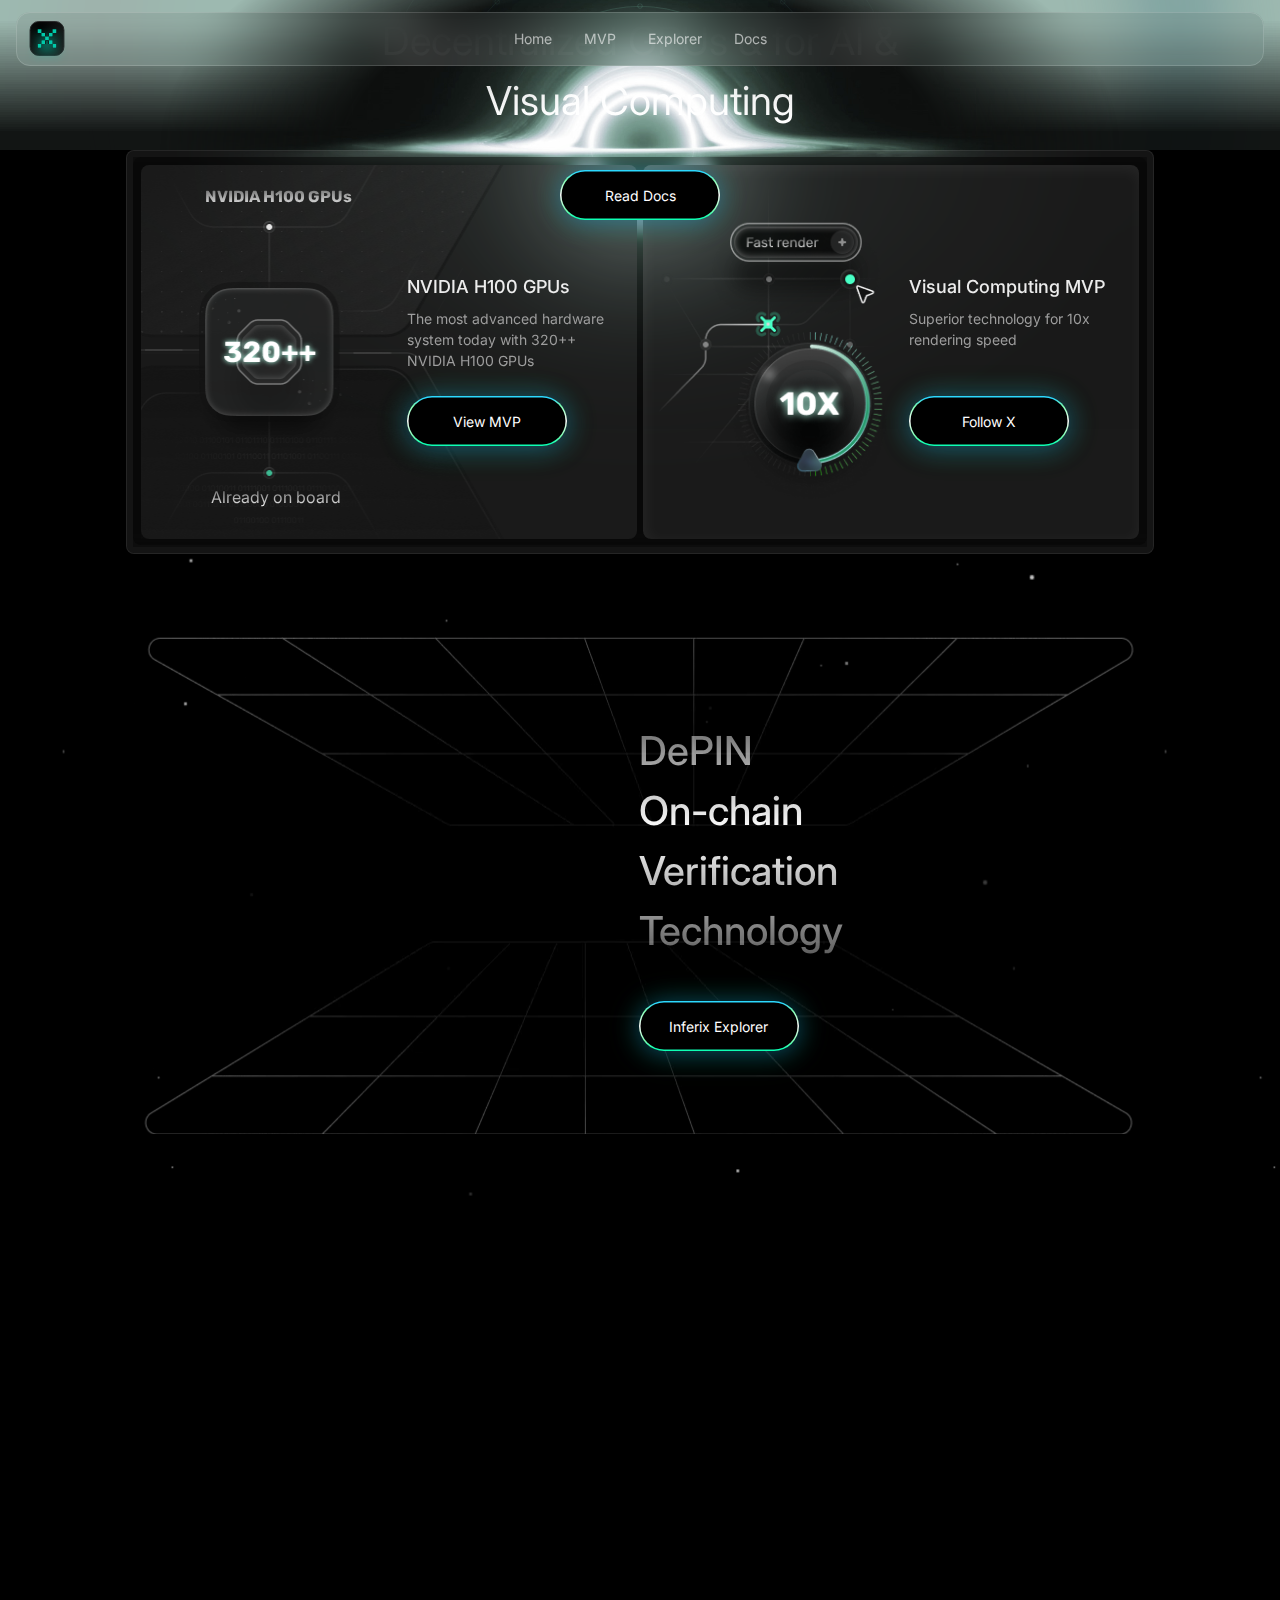
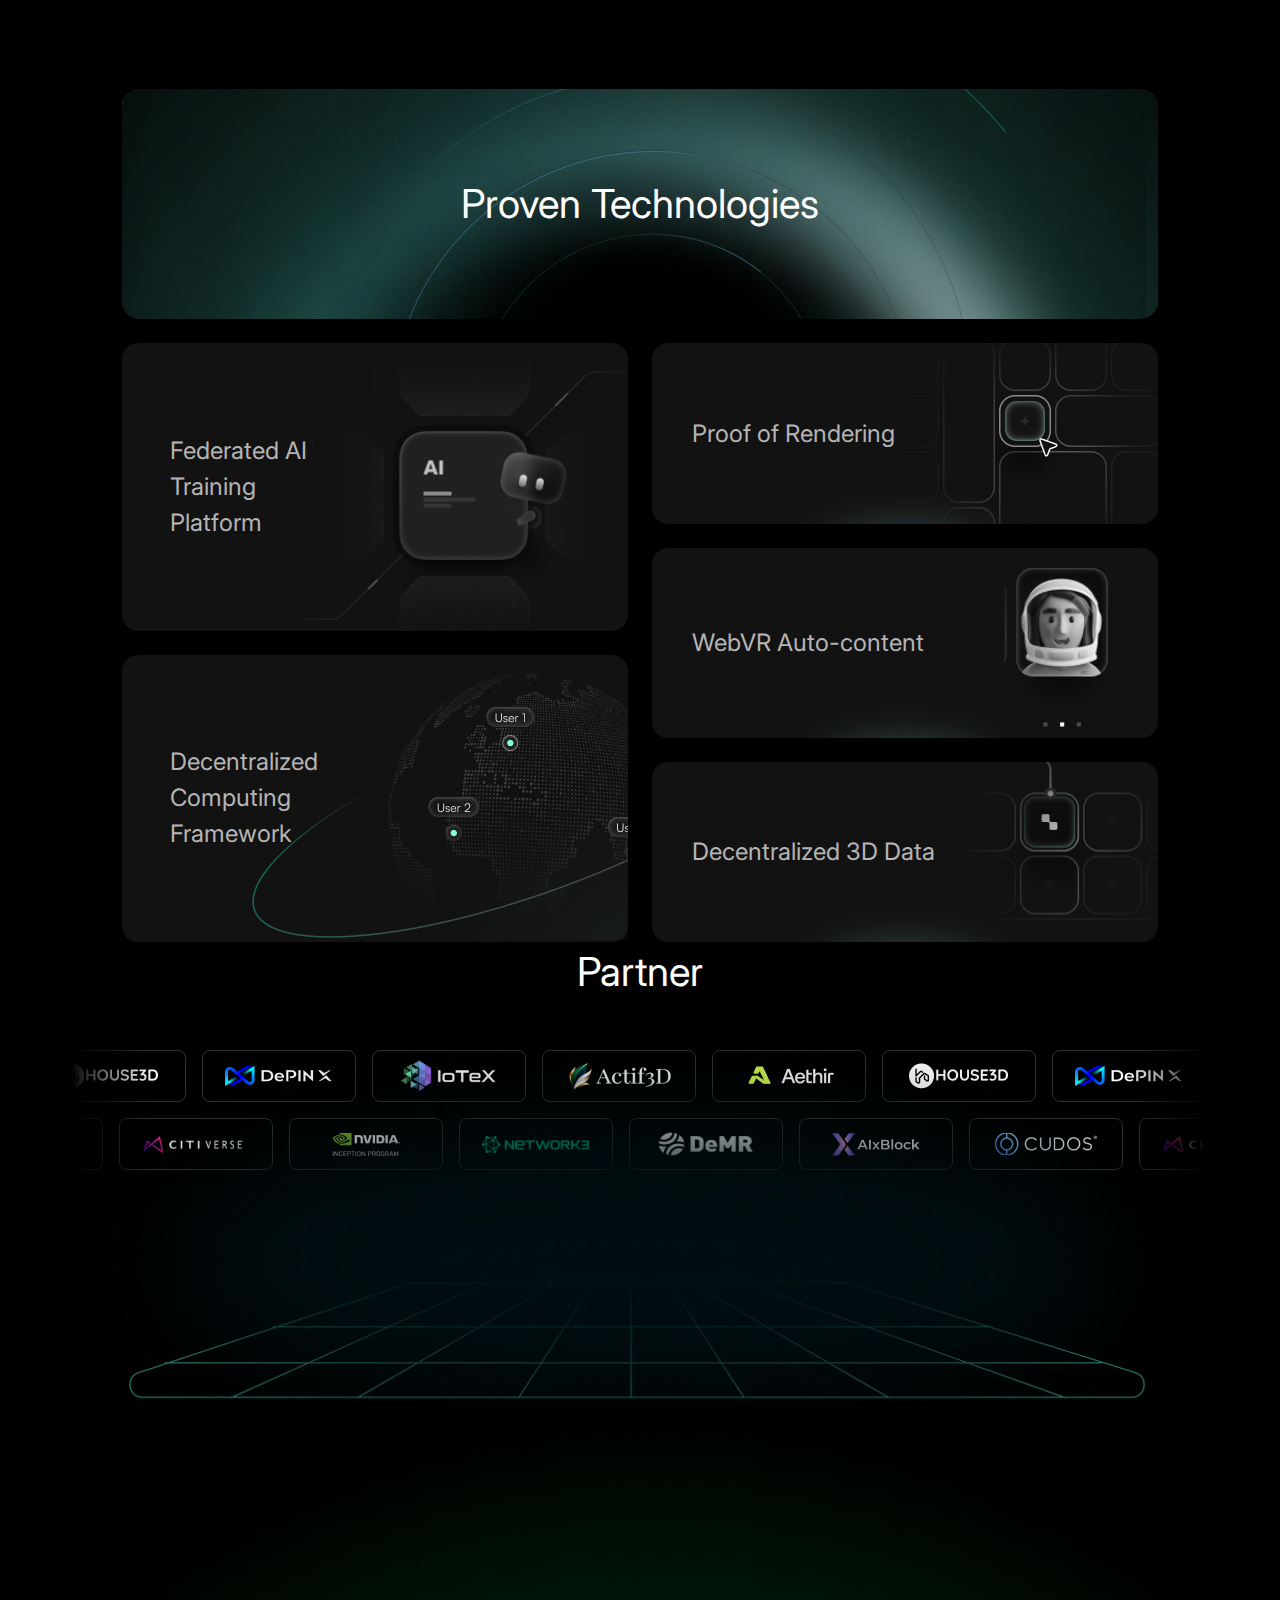
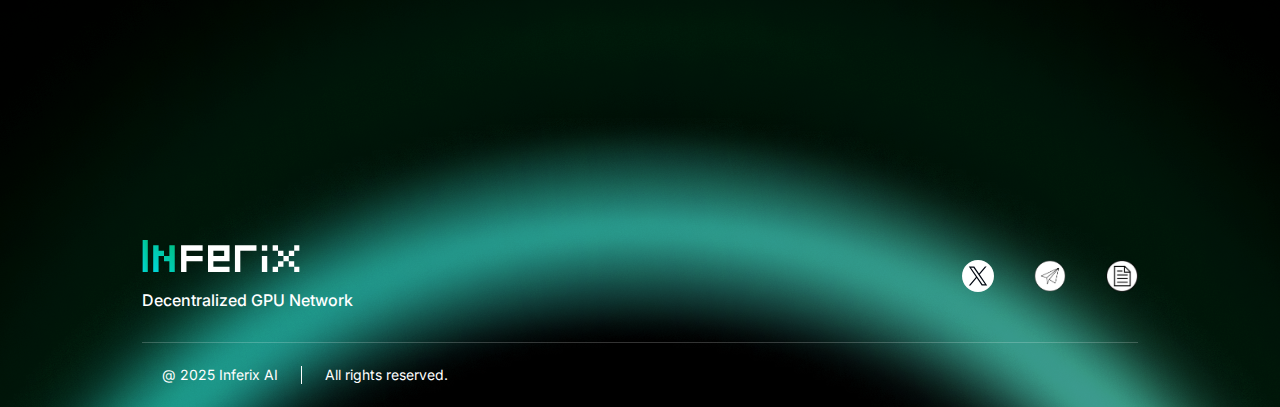
==== index.html @ f322a101 "initial commit" ====
<!DOCTYPE html>
<html lang="en">
  <head>
    <meta charset="utf-8" />
    <meta name="viewport" content="width=device-width, initial-scale=1" />
    <link
      rel="preload"
      href="/_next/static/media/4473ecc91f70f139-s.p.woff"
      as="font"
      crossorigin=""
      type="font/woff"
    />
    <link
      rel="preload"
      href="/_next/static/media/463dafcda517f24f-s.p.woff"
      as="font"
      crossorigin=""
      type="font/woff"
    />
    <link rel="preload" as="image" href="/assets/icons/logo.svg" />
    <link rel="preload" as="image" href="/assets/images/filter_bg.svg" />
    <link rel="preload" as="image" href="/assets/images/bright_pants.svg" />
    <link rel="preload" as="image" href="/assets/images/galaxy.svg" />
    <link
      rel="preload"
      as="image"
      imagesrcset="/_next/image?url=%2Fassets%2Fimages%2Fbg_gradient.png&amp;w=16&amp;q=75 1x"
    />
    <link
      rel="preload"
      as="image"
      href="/assets/images/GPUsCard_bg_mobile.png"
    />
    <link rel="preload" as="image" href="/assets/images/GPUsCard.png" />
    <link
      rel="preload"
      as="image"
      href="/assets/images/downloadCard_bg_mobile.png"
    />
    <link rel="preload" as="image" href="/assets/images/downloadCard_bg.png" />
    <link rel="preload" as="image" href="/assets/images/tech_1.png" />
    <link
      rel="stylesheet"
      href="/_next/static/css/e141ca44bfd3d0b9.css"
      data-precedence="next"
    />
    <link
      rel="stylesheet"
      href="/_next/static/css/f2e78a6e1fa9f016.css"
      data-precedence="next"
    />
    <link
      rel="stylesheet"
      href="/_next/static/css/c9e3721f64435daa.css"
      data-precedence="next"
    />
    <link
      rel="stylesheet"
      href="/_next/static/css/d894a4589f9bbf06.css"
      data-precedence="next"
    />
    <link
      rel="preload"
      as="script"
      fetchPriority="low"
      href="/_next/static/chunks/webpack-930007e632ee3aca.js"
    />
    <script
      src="/_next/static/chunks/4bd1b696-4bb19a0069310ff9.js"
      async=""
    ></script>
    <script
      src="/_next/static/chunks/517-df8bd54a377ac2f6.js"
      async=""
    ></script>
    <script
      src="/_next/static/chunks/main-app-a7031ed1fe6ebaad.js"
      async=""
    ></script>
    <script
      src="/_next/static/chunks/app/layout-d80f41e23a6b17ad.js"
      async=""
    ></script>
    <script
      src="/_next/static/chunks/c36f3faa-5a45f375024b853e.js"
      async=""
    ></script>
    <script
      src="/_next/static/chunks/433-5a5b967de44a4949.js"
      async=""
    ></script>
    <script
      src="/_next/static/chunks/816-dbb0acbe4b91ad2d.js"
      async=""
    ></script>
    <script
      src="/_next/static/chunks/208-517cd8fff64989b3.js"
      async=""
    ></script>
    <script
      src="/_next/static/chunks/app/page-695bc793d050a8af.js"
      async=""
    ></script>
    <link rel="preload" as="image" href="/assets/images/tech_1_mobile.png" />
    <link rel="preload" as="image" href="/assets/images/tech_2.png" />
    <link rel="preload" as="image" href="/assets/images/tech_2_mobile.png" />
    <link rel="preload" as="image" href="/assets/images/tech_3.png" />
    <link rel="preload" as="image" href="/assets/images/tech_bottom.svg" />
    <link rel="preload" as="image" href="/assets/images/tech_4.png" />
    <link rel="preload" as="image" href="/assets/images/tech_5.png" />
    <link rel="preload" as="image" href="/assets/icons/house3d.png" />
    <link rel="preload" as="image" href="/assets/icons/depinx.png" />
    <link rel="preload" as="image" href="/assets/icons/image 3412.png" />
    <link rel="preload" as="image" href="/assets/icons/actif3d.png" />
    <link rel="preload" as="image" href="/assets/icons/aethir.png" />
    <link rel="preload" as="image" href="/assets/icons/citiverse.png" />
    <link
      rel="preload"
      as="image"
      href="/assets/icons/AgEye_nvidia_inception_logo_new-300x162.png"
    />
    <link rel="preload" as="image" href="/assets/icons/network3.png" />
    <link rel="preload" as="image" href="/assets/icons/demr.png" />
    <link rel="preload" as="image" href="/assets/icons/AIxBlock.png" />
    <link rel="preload" as="image" href="/assets/icons/cudos.png" />
    <link
      rel="preload"
      href="https://www.googletagmanager.com/gtag/js?id=G-GM9VW7N120"
      as="script"
    />
    <meta name="next-size-adjust" />
    <title>Inferix</title>
    <meta
      name="description"
      content="Decentralized GPU infrastructure for Visual Computing and AI"
    />
    <meta property="og:title" content="Inferix" />
    <meta
      property="og:description"
      content="Decentralized GPU infrastructure for Visual Computing and AI"
    />
    <meta
      property="og:image"
      content="https://inferix.io/assets/images/inferix_thumb.jpg"
    />
    <meta property="og:image:width" content="1200" />
    <meta property="og:image:height" content="630" />
    <meta property="og:image:alt" content="Inferix Thumbnail" />
    <meta name="twitter:card" content="summary_large_image" />
    <meta name="twitter:title" content="Inferix" />
    <meta
      name="twitter:description"
      content="Decentralized GPU infrastructure for Visual Computing and AI"
    />
    <meta
      name="twitter:image"
      content="https://inferix.io/assets/images/inferix_thumb.jpg"
    />
    <meta name="twitter:image:width" content="1200" />
    <meta name="twitter:image:height" content="630" />
    <meta name="twitter:image:alt" content="Inferix Thumbnail" />
    <link rel="icon" href="/favicon.ico" type="image/x-icon" sizes="24x24" />
    <script
      src="/_next/static/chunks/polyfills-42372ed130431b0a.js"
      nomodule=""
    ></script>
  </head>
  <body class="__variable_1e4310 __variable_c3aa02 antialiased">
    <div
      class="fixed w-full top-2 sm:top-3 z-40 max-w-full"
      style="font-family: Inter, sans-serif"
    >
      <div
        class="w-[calc(100%-32px)] flex flex-col gap-8 justify-center items-center rounded-[14px] border border-white/15 backdrop-blur-[41px] m-auto transition-all duration-500"
        style="height: 54px"
      >
        <img
          alt="logo"
          width="44"
          height="44"
          decoding="async"
          data-nimg="1"
          class="absolute cursor-pointer transition-all duration-500 top-2 left-2"
          style="color: transparent"
          src="/assets/icons/logo.svg"
        /><button class="absolute transition-all duration-500 top-2 right-2">
          <svg
            width="38"
            height="38"
            viewBox="0 0 38 38"
            fill="none"
            xmlns="http://www.w3.org/2000/svg"
          >
            <rect
              x="0.5"
              y="0.5"
              width="37"
              height="37"
              rx="9.5"
              fill="black"
            ></rect>
            <rect
              x="0.5"
              y="0.5"
              width="37"
              height="37"
              rx="9.5"
              fill="url(#paint0_radial_3389_22526)"
              fill-opacity="0.13"
            ></rect>
            <rect
              x="0.5"
              y="0.5"
              width="37"
              height="37"
              rx="9.5"
              stroke="#272728"
            ></rect>
            <rect x="11" y="12" width="16" height="2" fill="#D9D9D9"></rect>
            <rect x="11" y="18" width="16" height="2" fill="#D9D9D9"></rect>
            <rect x="11" y="24" width="16" height="2" fill="#D9D9D9"></rect>
            <defs>
              <radialGradient
                id="paint0_radial_3389_22526"
                cx="0"
                cy="0"
                r="1"
                gradientUnits="userSpaceOnUse"
                gradientTransform="translate(12 8) rotate(53.1301) scale(37.5)"
              >
                <stop stop-color="white" stop-opacity="0"></stop>
                <stop offset="1" stop-color="white"></stop>
              </radialGradient>
            </defs>
          </svg>
        </button>
      </div>
    </div>
    <section
      class="relative w-full max-h-screen"
      style="height: auto; font-family: Inter, sans-serif"
    >
      <div
        class="relative w-full h-full flex justify-center items-center overflow-x-hidden"
      >
        <video
          class="w-full h-auto max-h-screen object-cover min-w-[1024px] z-10 relative"
          playsinline=""
          autoplay=""
          muted=""
          loop=""
          preload="auto"
          crossorigin="anonymous"
        >
          <source src="/assets/videos/output_h264.mp4" type="video/mp4" />
        </video>
      </div>
      <div
        class="absolute w-full flex flex-col top-1/2 left-1/2 transform -translate-x-1/2 -translate-y-1/2 z-30 items-center"
      >
        <div
          style="
            background: rgba(0, 0, 0, 0.4);
            border: 1px solid rgba(255, 255, 255, 0.15);
          "
          class="flex mx-auto items-center justify-center rounded-[50px] px-4 py-2 shadow-lg max-w-max"
        >
          <div
            class="flex items-center justify-center bg-[#55FFEB] text-[10px] text-black font-bold rounded-full h-[18px] w-[34px] mr-3"
          >
            NEW
          </div>
          <span class="text-white font-medium"
            ><a
              href="https://provider.inferix.io/"
              target="blank"
              class="underline text-[14px]"
              >Testnet is live!
            </a></span
          >
        </div>
        <span
          style="
            background-image: linear-gradient(
              to bottom,
              rgba(255, 255, 255, 0.7) 12.62%,
              #fff 90.65%
            );
            background-clip: text;
            -webkit-background-clip: text;
          "
          class="font-normal hidden sm:flex text-center my-[39px] text-transparent text-[32px] sm:text-[40px] text-center max-w-[557px]"
          >Decentralized GPUs &amp; for AI &amp; Visual Computing</span
        ><span
          style="
            background-image: linear-gradient(
              to bottom,
              rgba(255, 255, 255, 0.7) 12.62%,
              #fff 90.65%
            );
            background-clip: text;
            -webkit-background-clip: text;
          "
          class="font-normal block sm:hidden text-center my-[39px] text-transparent text-[32px] sm:text-[40px] text-center max-w-[507px]"
          ><p>Decentralized</p>
          <p>GPUs</p>
          <p>for AI &amp; Visual</p>
          <p>Computing</p></span
        ><button
          class="relative w-[160px] h-[50px] rounded-[96px] overflow-hidden"
          style="
            border: none;
            background: linear-gradient(
              var(--a),
              #0effb3 5%,
              #7affb2 20%,
              #ffffff 50%,
              #7effb2 80%,
              #2cd9ff 95%
            );
            animation: rotateBackground 2s ease-in-out infinite;
            box-shadow: 0px 2px 26px 0px rgba(27, 118, 255, 0.37),
              0px 2px 33px 0px rgba(0, 255, 56, 0.22);
          "
          type="button"
        >
          <div
            class="absolute top-0 left-0 translate-y-[1.5px] translate-x-[1.5px] w-[157px] h-[47px] rounded-[96px] bg-black flex justify-center items-center text-[12px] sm:text-[14px] text-white hover:bg-[#7EFFB2CF] hover:text-black"
            style="font-family: Inter, sans-serif"
          >
            View MVP
          </div>
        </button>
      </div>
      <img
        alt=""
        width="0"
        height="0"
        decoding="async"
        data-nimg="1"
        class="absolute top-0 left-0 w-full h-full z-0"
        style="color: transparent; object-fit: cover"
        src="/assets/images/filter_bg.svg"
      /><img
        alt=""
        width="0"
        height="0"
        decoding="async"
        data-nimg="1"
        class="absolute top-0 left-0 w-full h-full z-[20]"
        style="color: transparent; object-fit: cover; filter: brightness(0.7)"
        src="/assets/images/bright_pants.svg"
      /><img
        alt=""
        width="960"
        height="540"
        decoding="async"
        data-nimg="1"
        class="absolute left-1/2 transform -translate-x-1/2 z-[21]"
        style="color: transparent; bottom: 0; transform: translate(-50%, 50%)"
        src="/assets/images/galaxy.svg"
      /><img
        alt=""
        width="0"
        height="0"
        decoding="async"
        data-nimg="1"
        class="absolute z-[20]"
        style="color: transparent; width: 100%; height: 100%; bottom: 0px"
        srcset="
          /_next/image?url=%2Fassets%2Fimages%2Fbg_gradient.png&amp;w=16&amp;q=75 1x
        "
        src="/_next/image?url=%2Fassets%2Fimages%2Fbg_gradient.png&amp;w=16&amp;q=75"
      />
    </section>
    <div
      class="w-full bg-black overflow-hidden"
      style="font-family: Inter, sans-serif"
    >
      <div
        class="relative z-[21] w-full sm:w-[526px] lg:w-[1028px] max-w-[378px] sm:max-w-full lg:h-[404px] m-auto p-3.5 flex flex-col lg:flex-row gap-1.5 rounded-lg border border-white/10 bg-white/5 shadow-[inset_0px_0px_0px_6px_rgba(255,255,255,0.03)]"
      >
        <div
          class="absolute top-1.5 left-1.5 flex gap-2 w-[calc(100%-12px)] sm:w-[512px] lg:w-[1014px] h-[calc(100%-12px)] lg:h-[388px] bg-black/35 backdrop-blur-[5px] rounded-lg"
        ></div>
        <div
          class="w-full sm:w-[496px] h-[440px] sm:h-[374px] bg-[#76767629] backdrop-blur-[58px] flex justify-center rounded-[8px] border-b-[2px] sm:border-[0px] border-[#25272670] sm:shadow-none shadow-[inset_2px_4px_16px_2px_rgba(248,248,248,0.06)]"
        >
          <img
            class="sm:hidden absolute"
            src="/assets/images/GPUsCard_bg_mobile.png"
            alt="GPUsCard"
            width="348"
            height="420"
          /><img
            class="hidden sm:block"
            src="/assets/images/GPUsCard.png"
            alt="GPUsCard"
            width="496"
            height="374"
          /><span
            class="absolute max-sm:hidden font-bold top-[35px] sm:top-5 sm:left-16 text-white"
            style="
              background: linear-gradient(
                180deg,
                rgba(255, 255, 255, 0.3) 8.85%,
                #ffffff 100%
              );
              -webkit-background-clip: text;
              -webkit-text-fill-color: transparent;
              font-family: Rubik, sans-serif;
            "
            >NVIDIA H100 GPUs</span
          ><span
            class="absolute max-sm:hidden font-normal top-[212px] sm:top-auto sm:bottom-[30px] sm:left-[70px]"
            style="
              background: linear-gradient(
                180deg,
                rgba(255, 255, 255, 0.3) 8.85%,
                #ffffff 100%
              );
              -webkit-background-clip: text;
              -webkit-text-fill-color: transparent;
            "
            >Already on board</span
          >
          <div
            class="absolute top-[300px] sm:top-[108px] sm:left-[266px] w-full max-w-[270px] sm:w-[204px] flex flex-col items-center sm:items-start text-center sm:text-left gap-2"
          >
            <span
              class="text-[#F8F8F8F2] font-medium text-[14px] sm:text-[18px]"
              >NVIDIA H100 GPUs</span
            ><span
              class="text-[#9D9D9D] font-normal text-[12px] sm:text-[14px] sm:min-h-16"
              >The most advanced hardware system today with 320++ NVIDIA H100
              GPUs</span
            ><button
              class="relative w-[112px] h-[34px] sm:w-[160px] sm:h-[50px] rounded-[96px] overflow-hidden mt-2 sm:mt-4"
              style="
                border: none;
                background: linear-gradient(
                  var(--a),
                  #0effb3 5%,
                  #7affb2 20%,
                  #ffffff 50%,
                  #7effb2 80%,
                  #2cd9ff 95%
                );
                animation: rotateBackground 2s ease-in-out infinite;
                box-shadow: 0px 2px 26px 0px rgba(27, 118, 255, 0.37),
                  0px 2px 33px 0px rgba(0, 255, 56, 0.22);
              "
            >
              <div
                class="absolute top-0 left-0 translate-y-[1.5px] translate-x-[1.5px] w-[109px] h-[31px] sm:w-[157px] sm:h-[47px] rounded-[96px] bg-black flex justify-center items-center text-[12px] sm:text-[14px] text-white hover:bg-[#7EFFB2CF] hover:text-black"
              >
                View more
              </div>
            </button>
          </div>
        </div>
        <div
          class="w-full sm:w-[496px] h-[440px] sm:h-[374px] bg-[#76767629] backdrop-blur-[58px] flex justify-center rounded-[8px] border-[2px] lg:border-[0px] border-[#25272670] shadow-[inset_2px_4px_16px_0px_rgba(248,248,248,0.06)]"
        >
          <img
            class="sm:hidden absolute"
            src="/assets/images/downloadCard_bg_mobile.png"
            alt="GPUsCard"
            width="344"
            height="415"
          /><img
            class="hidden sm:block absolute top-2 left-2"
            src="/assets/images/downloadCard_bg.png"
            alt="downloadCard"
            width="240"
            height="358"
          />
          <div
            class="absolute top-[300px] sm:top-[108px] sm:left-[266px] w-full sm:w-[204px] flex flex-col items-center sm:items-start text-center sm:text-left gap-2"
          >
            <span
              class="text-[#F8F8F8F2] font-medium text-[14px] sm:text-[18px]"
              >Visual Computing MVP</span
            ><span
              class="text-[#9D9D9D] font-normal text-[12px] sm:text-[14px] sm:min-h-16"
              >Superior technology for 10x rendering speed</span
            ><button
              class="relative w-[112px] h-[34px] sm:w-[160px] sm:h-[50px] rounded-[96px] overflow-hidden mt-2 sm:mt-4"
              style="
                border: none;
                background: linear-gradient(
                  var(--a),
                  #0effb3 5%,
                  #7affb2 20%,
                  #ffffff 50%,
                  #7effb2 80%,
                  #2cd9ff 95%
                );
                animation: rotateBackground 2s ease-in-out infinite;
                box-shadow: 0px 2px 26px 0px rgba(27, 118, 255, 0.37),
                  0px 2px 33px 0px rgba(0, 255, 56, 0.22);
              "
            >
              <div
                class="absolute top-0 left-0 translate-y-[1.5px] translate-x-[1.5px] w-[109px] h-[31px] sm:w-[157px] sm:h-[47px] rounded-[96px] bg-black flex justify-center items-center text-[12px] sm:text-[14px] text-white hover:bg-[#7EFFB2CF] hover:text-black"
              >
                Download
              </div>
            </button>
          </div>
        </div>
      </div>
    </div>
    <div class="mvp" id="mvp">
      <div class="mvp-container">
        <model-viewer
          src="/_next/static/media/models_fan.10ac4d2e16f0953a80306aeea7da3f2d.glb"
          alt="A 3D model"
          auto-rotate=""
          autoplay=""
          rotation-per-second="1rad"
          disable-loading=""
          class="h-[350px] w-[200px] max-sm:hidden"
          camera-controls=""
          min-camera-orbit="auto 70deg"
          max-camera-orbit="auto 70deg"
          disable-pan=""
          disable-zoom=""
        ></model-viewer>
        <div class="content">
          <span
            >DePIN <br />
            On-chain Verification Technology</span
          ><button
            class="relative w-[160px] h-[50px] rounded-[96px] overflow-hidden"
            style="
              border: none;
              background: linear-gradient(
                var(--a),
                #0effb3 5%,
                #7affb2 20%,
                #ffffff 50%,
                #7effb2 80%,
                #2cd9ff 95%
              );
              animation: rotateBackground 2s ease-in-out infinite;
              box-shadow: 0px 2px 26px 0px rgba(27, 118, 255, 0.37),
                0px 2px 33px 0px rgba(0, 255, 56, 0.22);
            "
            type="button"
          >
            <div
              class="absolute top-0 left-0 translate-y-[1.5px] translate-x-[1.5px] w-[157px] h-[47px] rounded-[96px] bg-black flex justify-center items-center text-[12px] sm:text-[14px] text-white hover:bg-[#7EFFB2CF] hover:text-black"
              style="font-size: 14px; font-family: Inter, sans-serif"
            >
              View MVP
            </div>
          </button>
        </div>
      </div>
    </div>
    <div class="bg-black flex w-full justify-center items-center pl-1.5 pr-1.5">
      <div
        class="mt-[20px] mb-2 sm:mb-6 rounded-[16px] w-full max-w-[1036px] h-[416px] sm:h-[428px]"
      ></div>
    </div>
    <div
      class="w-full max-w-full bg-black min-h-[850px] flex flex-col gap-2 sm:gap-6 pl-1.5 pr-1.5"
      style="font-family: Inter, sans-serif"
    >
      <div
        class="flex justify-center items-center w-full max-w-[1036px] h-[130px] sm:h-[230px] m-auto rounded-2xl bg-[url(&#x27;/assets/images/technologies_bg_mobile.png&#x27;)] sm:bg-[url(&#x27;/assets/images/technologies_bg.png&#x27;)] bg-cover bg-center"
      >
        <span
          class="text-[24px] sm:text-[32px] lg:text-[40px] text-white font-normal align-middle z-10"
          >Proven Technologies</span
        >
      </div>
      <div
        class="w-[1036px] max-w-full m-auto flex gap-2 sm:gap-6 flex-col lg:flex-row"
      >
        <div
          class="w-full lg:w-1/2 flex flex-col justify-between gap-2 sm:gap-6"
        >
          <div
            class="w-full h-1/2 bg-[#171717CC] rounded-2xl relative flex justify-center sm:justify-end items-center shadow-[inset_0px_-2px_8px_rgba(248,248,248,0.06)] sm:shadow-none"
          >
            <img
              class="hidden sm:block"
              src="/assets/images/tech_1.png"
              alt="technologies"
              width="384"
              height="284"
            /><img
              class="sm:hidden"
              src="/assets/images/tech_1_mobile.png"
              alt="technologies"
              width="380"
              height="284"
            /><span
              class="absolute bottom-9 sm:bottom-auto sm:left-12 sm:max-w-[150px] text-white/70 font-normal text-[14px] sm:text-[24px]"
              >Federated AI Training Platform</span
            >
          </div>
          <div
            class="w-full h-1/2 bg-[#171717CC] rounded-2xl relative flex justify-center sm:justify-end items-center"
          >
            <img
              class="hidden sm:block"
              src="/assets/images/tech_2.png"
              alt="technologies"
              width="376"
              height="284"
            />
            <div class="sm:hidden w-full flex justify-end">
              <img
                src="/assets/images/tech_2_mobile.png"
                alt="technologies"
                width="380"
                height="284"
              />
            </div>
            <span
              class="absolute bottom-9 sm:bottom-auto sm:left-12 sm:max-w-[150px] text-white/70 font-normal text-[14px] sm:text-[24px]"
              >Decentralized Computing Framework</span
            >
          </div>
        </div>
        <div
          class="w-full lg:w-1/2 flex flex-col justify-between gap-2 sm:gap-6"
        >
          <div
            class="w-full h-1/3 bg-[#171717CC] rounded-2xl relative flex justify-end items-center"
          >
            <img
              src="/assets/images/tech_3.png"
              alt="technologies"
              width="285"
              height="182"
            /><img
              class="absolute bottom-0 left-[calc(50%-135px)]"
              src="/assets/images/tech_bottom.svg"
              alt="technologies"
              width="270"
              height="32"
            /><span
              class="absolute left-10 text-white/70 font-normal text-[14px] sm:text-[24px]"
              >Proof of Rendering</span
            >
          </div>
          <div
            class="w-full h-1/3 bg-[#171717CC] rounded-2xl relative flex justify-end items-center"
          >
            <img
              src="/assets/images/tech_4.png"
              alt="technologies"
              width="272"
              height="182"
            /><img
              class="absolute bottom-0 left-[calc(50%-135px)]"
              src="/assets/images/tech_bottom.svg"
              alt="technologies"
              width="270"
              height="32"
            /><span
              class="absolute left-10 text-white/70 font-normal text-[14px] sm:text-[24px]"
              >WebVR Auto-content</span
            >
          </div>
          <div
            class="w-full h-1/3 bg-[#171717CC] rounded-2xl relative flex justify-end items-center"
          >
            <img
              src="/assets/images/tech_5.png"
              alt="technologies"
              width="220"
              height="182"
            /><img
              class="absolute bottom-0 left-[calc(50%-135px)]"
              src="/assets/images/tech_bottom.svg"
              alt="technologies"
              width="270"
              height="32"
            /><span
              class="absolute left-10 text-white/70 font-normal text-[14px] sm:text-[24px]"
              >Decentralized 3D Data</span
            >
          </div>
        </div>
      </div>
    </div>
    <div
      style="font-family: Inter, sans-serif"
      class="bg-black py-[96px] sm:py-[164px]"
      id="backer"
    >
      <div class="max-w-[1137px] mx-auto">
        <h2
          class="text-white font-normal text-center text-[24px] md:text-[40px] mb-10"
        >
          Backer
        </h2>
        <div class="hidden lg:flex flex-col gap-6">
          <div class="flex justify-center gap-6">
            <a
              class="rounded-[8px] w-full max-w-[280px] h-[80px] py-[12px] border border-[#333] flex items-center justify-center bg-black"
              href="https://depinx.com/"
              ><img
                alt=""
                loading="lazy"
                width="158"
                height="49"
                decoding="async"
                data-nimg="1"
                style="color: transparent"
                srcset="
                  /_next/image?url=%2Fassets%2Ficons%2Fdepinx.png&amp;w=256&amp;q=75 1x,
                  /_next/image?url=%2Fassets%2Ficons%2Fdepinx.png&amp;w=384&amp;q=75 2x
                "
                src="/_next/image?url=%2Fassets%2Ficons%2Fdepinx.png&amp;w=384&amp;q=75" /></a
            ><a
              class="rounded-[8px] w-full max-w-[280px] h-[80px] py-[12px] border border-[#333] flex items-center justify-center bg-black"
              href="https://www.fbg.capital/"
              ><img
                alt=""
                loading="lazy"
                width="158"
                height="49"
                decoding="async"
                data-nimg="1"
                style="color: transparent"
                srcset="
                  /_next/image?url=%2Fassets%2Ficons%2Ffibig-capital.png&amp;w=256&amp;q=75 1x,
                  /_next/image?url=%2Fassets%2Ficons%2Ffibig-capital.png&amp;w=384&amp;q=75 2x
                "
                src="/_next/image?url=%2Fassets%2Ficons%2Ffibig-capital.png&amp;w=384&amp;q=75" /></a
            ><a
              class="rounded-[8px] w-full max-w-[280px] h-[80px] py-[12px] border border-[#333] flex items-center justify-center bg-black"
              href="https://ldcap.com/"
              ><img
                alt=""
                loading="lazy"
                width="158"
                height="49"
                decoding="async"
                data-nimg="1"
                style="color: transparent"
                srcset="
                  /_next/image?url=%2Fassets%2Ficons%2Fld-capital.png&amp;w=256&amp;q=75 1x,
                  /_next/image?url=%2Fassets%2Ficons%2Fld-capital.png&amp;w=384&amp;q=75 2x
                "
                src="/_next/image?url=%2Fassets%2Ficons%2Fld-capital.png&amp;w=384&amp;q=75"
            /></a>
          </div>
          <div class="flex justify-center gap-6">
            <a
              class="rounded-[8px] w-full max-w-[280px] h-[80px] py-[12px] border border-[#333] flex items-center justify-center bg-black"
              href="https://fenbushi.vc/"
              ><img
                alt=""
                loading="lazy"
                width="158"
                height="49"
                decoding="async"
                data-nimg="1"
                style="color: transparent"
                srcset="
                  /_next/image?url=%2Fassets%2Ficons%2Ffenbushi.png&amp;w=256&amp;q=75 1x,
                  /_next/image?url=%2Fassets%2Ficons%2Ffenbushi.png&amp;w=384&amp;q=75 2x
                "
                src="/_next/image?url=%2Fassets%2Ficons%2Ffenbushi.png&amp;w=384&amp;q=75" /></a
            ><a
              class="rounded-[8px] w-full max-w-[280px] h-[80px] py-[12px] border border-[#333] flex items-center justify-center bg-black"
              href="https://waterdrip.io/"
              ><img
                alt=""
                loading="lazy"
                width="158"
                height="49"
                decoding="async"
                data-nimg="1"
                style="color: transparent"
                srcset="
                  /_next/image?url=%2Fassets%2Ficons%2Fwaterdrip.png&amp;w=256&amp;q=75 1x,
                  /_next/image?url=%2Fassets%2Ficons%2Fwaterdrip.png&amp;w=384&amp;q=75 2x
                "
                src="/_next/image?url=%2Fassets%2Ficons%2Fwaterdrip.png&amp;w=384&amp;q=75" /></a
            ><a
              class="rounded-[8px] w-full max-w-[280px] h-[80px] py-[12px] border border-[#333] flex items-center justify-center bg-black"
              href="https://iotex.io/"
              ><img
                alt=""
                loading="lazy"
                width="158"
                height="49"
                decoding="async"
                data-nimg="1"
                style="color: transparent"
                srcset="
                  /_next/image?url=%2Fassets%2Ficons%2Fimage%203412.png&amp;w=256&amp;q=75 1x,
                  /_next/image?url=%2Fassets%2Ficons%2Fimage%203412.png&amp;w=384&amp;q=75 2x
                "
                src="/_next/image?url=%2Fassets%2Ficons%2Fimage%203412.png&amp;w=384&amp;q=75" /></a
            ><a
              class="rounded-[8px] w-full max-w-[280px] h-[80px] py-[12px] border border-[#333] flex items-center justify-center bg-black"
              href="https://depin.surf/"
              ><img
                alt=""
                loading="lazy"
                width="158"
                height="49"
                decoding="async"
                data-nimg="1"
                style="color: transparent"
                srcset="
                  /_next/image?url=%2Fassets%2Ficons%2Fdepin-surf.png&amp;w=256&amp;q=75 1x,
                  /_next/image?url=%2Fassets%2Ficons%2Fdepin-surf.png&amp;w=384&amp;q=75 2x
                "
                src="/_next/image?url=%2Fassets%2Ficons%2Fdepin-surf.png&amp;w=384&amp;q=75"
            /></a>
          </div>
          <div class="flex justify-center gap-6">
            <a
              class="rounded-[8px] w-full max-w-[280px] h-[80px] py-[12px] border border-[#333] flex items-center justify-center bg-black"
              href="https://www.fmgroup.xyz/"
              ><img
                alt=""
                loading="lazy"
                width="158"
                height="49"
                decoding="async"
                data-nimg="1"
                style="color: transparent"
                srcset="
                  /_next/image?url=%2Fassets%2Ficons%2Ffuturemoney.png&amp;w=256&amp;q=75 1x,
                  /_next/image?url=%2Fassets%2Ficons%2Ffuturemoney.png&amp;w=384&amp;q=75 2x
                "
                src="/_next/image?url=%2Fassets%2Ficons%2Ffuturemoney.png&amp;w=384&amp;q=75" /></a
            ><a
              class="rounded-[8px] w-full max-w-[280px] h-[80px] py-[12px] border border-[#333] flex items-center justify-center bg-black"
              href="https://www.foresightx.net/#/"
              ><img
                alt=""
                loading="lazy"
                width="158"
                height="49"
                decoding="async"
                data-nimg="1"
                style="color: transparent"
                srcset="
                  /_next/image?url=%2Fassets%2Ficons%2Fforesightx%201.png&amp;w=256&amp;q=75 1x,
                  /_next/image?url=%2Fassets%2Ficons%2Fforesightx%201.png&amp;w=384&amp;q=75 2x
                "
                src="/_next/image?url=%2Fassets%2Ficons%2Fforesightx%201.png&amp;w=384&amp;q=75" /></a
            ><a
              class="rounded-[8px] w-full max-w-[280px] h-[80px] py-[12px] border border-[#333] flex items-center justify-center bg-black"
              href="https://shima.capital/"
              ><img
                alt=""
                loading="lazy"
                width="158"
                height="49"
                decoding="async"
                data-nimg="1"
                style="color: transparent"
                srcset="
                  /_next/image?url=%2Fassets%2Ficons%2Fshima-capital.png&amp;w=256&amp;q=75 1x,
                  /_next/image?url=%2Fassets%2Ficons%2Fshima-capital.png&amp;w=384&amp;q=75 2x
                "
                src="/_next/image?url=%2Fassets%2Ficons%2Fshima-capital.png&amp;w=384&amp;q=75"
            /></a>
          </div>
        </div>
        <div
          class="lg:hidden grid grid-cols-2 md:grid-cols-3 gap-3 sm:gap-6 justify-items-center px-6"
        >
          <a
            class="rounded-[8px] w-full max-w-[280px] h-[53px] sm:h-[80px] px-[10px] py-[8px] sm:py-[12px] border border-[#333] flex items-center justify-center bg-black"
            href="https://depinx.com/"
            ><img
              alt=""
              loading="lazy"
              width="158"
              height="49"
              decoding="async"
              data-nimg="1"
              class="max-h-[42px] sm:max-h-[49px]"
              style="color: transparent"
              srcset="
                /_next/image?url=%2Fassets%2Ficons%2Fdepinx.png&amp;w=256&amp;q=75 1x,
                /_next/image?url=%2Fassets%2Ficons%2Fdepinx.png&amp;w=384&amp;q=75 2x
              "
              src="/_next/image?url=%2Fassets%2Ficons%2Fdepinx.png&amp;w=384&amp;q=75" /></a
          ><a
            class="rounded-[8px] w-full max-w-[280px] h-[53px] sm:h-[80px] px-[10px] py-[8px] sm:py-[12px] border border-[#333] flex items-center justify-center bg-black"
            href="https://www.fbg.capital/"
            ><img
              alt=""
              loading="lazy"
              width="158"
              height="49"
              decoding="async"
              data-nimg="1"
              class="max-h-[42px] sm:max-h-[49px]"
              style="color: transparent"
              srcset="
                /_next/image?url=%2Fassets%2Ficons%2Ffibig-capital.png&amp;w=256&amp;q=75 1x,
                /_next/image?url=%2Fassets%2Ficons%2Ffibig-capital.png&amp;w=384&amp;q=75 2x
              "
              src="/_next/image?url=%2Fassets%2Ficons%2Ffibig-capital.png&amp;w=384&amp;q=75" /></a
          ><a
            class="rounded-[8px] w-full max-w-[280px] h-[53px] sm:h-[80px] px-[10px] py-[8px] sm:py-[12px] border border-[#333] flex items-center justify-center bg-black"
            href="https://ldcap.com/"
            ><img
              alt=""
              loading="lazy"
              width="158"
              height="49"
              decoding="async"
              data-nimg="1"
              class="max-h-[42px] sm:max-h-[49px]"
              style="color: transparent"
              srcset="
                /_next/image?url=%2Fassets%2Ficons%2Fld-capital.png&amp;w=256&amp;q=75 1x,
                /_next/image?url=%2Fassets%2Ficons%2Fld-capital.png&amp;w=384&amp;q=75 2x
              "
              src="/_next/image?url=%2Fassets%2Ficons%2Fld-capital.png&amp;w=384&amp;q=75" /></a
          ><a
            class="rounded-[8px] w-full max-w-[280px] h-[53px] sm:h-[80px] px-[10px] py-[8px] sm:py-[12px] border border-[#333] flex items-center justify-center bg-black"
            href="https://fenbushi.vc/"
            ><img
              alt=""
              loading="lazy"
              width="158"
              height="49"
              decoding="async"
              data-nimg="1"
              class="max-h-[42px] sm:max-h-[49px]"
              style="color: transparent"
              srcset="
                /_next/image?url=%2Fassets%2Ficons%2Ffenbushi.png&amp;w=256&amp;q=75 1x,
                /_next/image?url=%2Fassets%2Ficons%2Ffenbushi.png&amp;w=384&amp;q=75 2x
              "
              src="/_next/image?url=%2Fassets%2Ficons%2Ffenbushi.png&amp;w=384&amp;q=75" /></a
          ><a
            class="rounded-[8px] w-full max-w-[280px] h-[53px] sm:h-[80px] px-[10px] py-[8px] sm:py-[12px] border border-[#333] flex items-center justify-center bg-black"
            href="https://waterdrip.io/"
            ><img
              alt=""
              loading="lazy"
              width="158"
              height="49"
              decoding="async"
              data-nimg="1"
              class="max-h-[42px] sm:max-h-[49px]"
              style="color: transparent"
              srcset="
                /_next/image?url=%2Fassets%2Ficons%2Fwaterdrip.png&amp;w=256&amp;q=75 1x,
                /_next/image?url=%2Fassets%2Ficons%2Fwaterdrip.png&amp;w=384&amp;q=75 2x
              "
              src="/_next/image?url=%2Fassets%2Ficons%2Fwaterdrip.png&amp;w=384&amp;q=75" /></a
          ><a
            class="rounded-[8px] w-full max-w-[280px] h-[53px] sm:h-[80px] px-[10px] py-[8px] sm:py-[12px] border border-[#333] flex items-center justify-center bg-black"
            href="https://iotex.io/"
            ><img
              alt=""
              loading="lazy"
              width="158"
              height="49"
              decoding="async"
              data-nimg="1"
              class="max-h-[42px] sm:max-h-[49px]"
              style="color: transparent"
              srcset="
                /_next/image?url=%2Fassets%2Ficons%2Fimage%203412.png&amp;w=256&amp;q=75 1x,
                /_next/image?url=%2Fassets%2Ficons%2Fimage%203412.png&amp;w=384&amp;q=75 2x
              "
              src="/_next/image?url=%2Fassets%2Ficons%2Fimage%203412.png&amp;w=384&amp;q=75" /></a
          ><a
            class="rounded-[8px] w-full max-w-[280px] h-[53px] sm:h-[80px] px-[10px] py-[8px] sm:py-[12px] border border-[#333] flex items-center justify-center bg-black"
            href="https://depin.surf/"
            ><img
              alt=""
              loading="lazy"
              width="158"
              height="49"
              decoding="async"
              data-nimg="1"
              class="max-h-[42px] sm:max-h-[49px]"
              style="color: transparent"
              srcset="
                /_next/image?url=%2Fassets%2Ficons%2Fdepin-surf.png&amp;w=256&amp;q=75 1x,
                /_next/image?url=%2Fassets%2Ficons%2Fdepin-surf.png&amp;w=384&amp;q=75 2x
              "
              src="/_next/image?url=%2Fassets%2Ficons%2Fdepin-surf.png&amp;w=384&amp;q=75" /></a
          ><a
            class="rounded-[8px] w-full max-w-[280px] h-[53px] sm:h-[80px] px-[10px] py-[8px] sm:py-[12px] border border-[#333] flex items-center justify-center bg-black"
            href="https://www.fmgroup.xyz/"
            ><img
              alt=""
              loading="lazy"
              width="158"
              height="49"
              decoding="async"
              data-nimg="1"
              class="max-h-[42px] sm:max-h-[49px]"
              style="color: transparent"
              srcset="
                /_next/image?url=%2Fassets%2Ficons%2Ffuturemoney.png&amp;w=256&amp;q=75 1x,
                /_next/image?url=%2Fassets%2Ficons%2Ffuturemoney.png&amp;w=384&amp;q=75 2x
              "
              src="/_next/image?url=%2Fassets%2Ficons%2Ffuturemoney.png&amp;w=384&amp;q=75" /></a
          ><a
            class="rounded-[8px] w-full max-w-[280px] h-[53px] sm:h-[80px] px-[10px] py-[8px] sm:py-[12px] border border-[#333] flex items-center justify-center bg-black"
            href="https://www.foresightx.net/#/"
            ><img
              alt=""
              loading="lazy"
              width="158"
              height="49"
              decoding="async"
              data-nimg="1"
              class="max-h-[42px] sm:max-h-[49px]"
              style="color: transparent"
              srcset="
                /_next/image?url=%2Fassets%2Ficons%2Fforesightx%201.png&amp;w=256&amp;q=75 1x,
                /_next/image?url=%2Fassets%2Ficons%2Fforesightx%201.png&amp;w=384&amp;q=75 2x
              "
              src="/_next/image?url=%2Fassets%2Ficons%2Fforesightx%201.png&amp;w=384&amp;q=75" /></a
          ><a
            class="rounded-[8px] w-full max-w-[280px] h-[53px] sm:h-[80px] px-[10px] py-[8px] sm:py-[12px] border border-[#333] flex items-center justify-center bg-black"
            href="https://shima.capital/"
            ><img
              alt=""
              loading="lazy"
              width="158"
              height="49"
              decoding="async"
              data-nimg="1"
              class="max-h-[42px] sm:max-h-[49px]"
              style="color: transparent"
              srcset="
                /_next/image?url=%2Fassets%2Ficons%2Fshima-capital.png&amp;w=256&amp;q=75 1x,
                /_next/image?url=%2Fassets%2Ficons%2Fshima-capital.png&amp;w=384&amp;q=75 2x
              "
              src="/_next/image?url=%2Fassets%2Ficons%2Fshima-capital.png&amp;w=384&amp;q=75"
          /></a>
        </div>
      </div>
    </div>
    <div style="font-family: Inter, sans-serif" class="bg-black">
      <div class="max-w-[1137px] mx-auto overflow-hidden">
        <h2
          class="text-white font-normal text-center text-[24px] md:text-[40px] mb-10"
        >
          Partner
        </h2>
        <div class="relative w-full overflow-hidden bg-black py-2">
          <div
            class="absolute inset-y-0 left-0 w-20 bg-gradient-to-r from-black to-transparent pointer-events-none"
          ></div>
          <div
            class="absolute inset-y-0 right-0 w-20 bg-gradient-to-l from-black to-transparent pointer-events-none"
          ></div>
          <div
            class="flex items-center cursor-pointer space-x-4"
            style="white-space: nowrap; overflow: hidden"
          >
            <div
              class="rounded-[8px] min-w-[154px] px-[22px] h-[52px] border border-[#333]"
            >
              <div class="w-full h-full flex items-center justify-center">
                <a href="https://house3d.com/"
                  ><img
                    class="object-cover"
                    src="/assets/icons/house3d.png"
                    alt=""
                /></a>
              </div>
            </div>
            <div
              class="rounded-[8px] min-w-[154px] px-[22px] h-[52px] border border-[#333]"
            >
              <div class="w-full h-full flex items-center justify-center">
                <a href="https://depinx.com/"
                  ><img
                    class="object-cover"
                    src="/assets/icons/depinx.png"
                    alt=""
                /></a>
              </div>
            </div>
            <div
              class="rounded-[8px] min-w-[154px] px-[22px] h-[52px] border border-[#333]"
            >
              <div class="w-full h-full flex items-center justify-center">
                <a href="https://iotex.io/"
                  ><img
                    class="object-cover"
                    src="/assets/icons/image 3412.png"
                    alt=""
                /></a>
              </div>
            </div>
            <div
              class="rounded-[8px] min-w-[154px] px-[22px] h-[52px] border border-[#333]"
            >
              <div class="w-full h-full flex items-center justify-center">
                <a href="https://actif3d.com/"
                  ><img
                    class="object-cover"
                    src="/assets/icons/actif3d.png"
                    alt=""
                /></a>
              </div>
            </div>
            <div
              class="rounded-[8px] min-w-[154px] px-[22px] h-[52px] border border-[#333]"
            >
              <div class="w-full h-full flex items-center justify-center">
                <a href="https://aethir.com/"
                  ><img
                    class="object-cover"
                    src="/assets/icons/aethir.png"
                    alt=""
                /></a>
              </div>
            </div>
          </div>
        </div>
        <div class="relative w-full overflow-hidden bg-black py-2">
          <div
            class="absolute inset-y-0 left-0 w-20 bg-gradient-to-r from-black to-transparent pointer-events-none"
          ></div>
          <div
            class="absolute inset-y-0 right-0 w-20 bg-gradient-to-l from-black to-transparent pointer-events-none"
          ></div>
          <div
            class="flex items-center cursor-pointer space-x-4"
            style="white-space: nowrap; overflow: hidden"
          >
            <div
              class="rounded-[8px] flex items-center justify-center px-[22px] min-w-[154px] h-[52px] border border-[#333]"
            >
              <div class="w-full h-full flex items-center justify-center">
                <a href="https://citiverse.io/"
                  ><img
                    class="object-cover"
                    src="/assets/icons/citiverse.png"
                    alt=""
                /></a>
              </div>
            </div>
            <div
              class="rounded-[8px] flex items-center justify-center px-[22px] min-w-[154px] h-[52px] border border-[#333]"
            >
              <div class="w-full h-full flex items-center justify-center">
                <a href="https://www.nvidia.com/en-us/startups/"
                  ><img
                    class="object-cover"
                    src="/assets/icons/AgEye_nvidia_inception_logo_new-300x162.png"
                    alt=""
                /></a>
              </div>
            </div>
            <div
              class="rounded-[8px] flex items-center justify-center px-[22px] min-w-[154px] h-[52px] border border-[#333]"
            >
              <div class="w-full h-full flex items-center justify-center">
                <a href="https://network3.io/"
                  ><img
                    class="object-cover"
                    src="/assets/icons/network3.png"
                    alt=""
                /></a>
              </div>
            </div>
            <div
              class="rounded-[8px] flex items-center justify-center px-[22px] min-w-[154px] h-[52px] border border-[#333]"
            >
              <div class="w-full h-full flex items-center justify-center">
                <a href="https://www.demr.xyz/#/"
                  ><img
                    class="object-cover"
                    src="/assets/icons/demr.png"
                    alt=""
                /></a>
              </div>
            </div>
            <div
              class="rounded-[8px] flex items-center justify-center px-[22px] min-w-[154px] h-[52px] border border-[#333]"
            >
              <div class="w-full h-full flex items-center justify-center">
                <a href="https://aixblock.io/"
                  ><img
                    class="object-cover"
                    src="/assets/icons/AIxBlock.png"
                    alt=""
                /></a>
              </div>
            </div>
            <div
              class="rounded-[8px] flex items-center justify-center px-[22px] min-w-[154px] h-[52px] border border-[#333]"
            >
              <div class="w-full h-full flex items-center justify-center">
                <a href="https://www.cudos.org/"
                  ><img
                    class="object-cover"
                    src="/assets/icons/cudos.png"
                    alt=""
                /></a>
              </div>
            </div>
          </div>
        </div>
      </div>
    </div>
    <div class="events" id="events">
      <div class="background-star"></div>
      <div class="background-matrix"></div>
      <div class="event-body">
        <div class="title">Event &amp; Spaces</div>
        <div class="content">
          <div class="swiper">
            <div class="swiper-wrapper">
              <div class="swiper-slide md:!w-[330px] md:!mr-[56px]">
                <div class="card">
                  <div class="card-header">2024/2/28</div>
                  <div class="card-body">
                    <div class="group-text">
                      <span>R3al World at ETHDenver</span
                      ><span>Denver, Colorado</span>
                    </div>
                    <div class="group-image">
                      <img
                        alt="event"
                        loading="lazy"
                        width="294"
                        height="148"
                        decoding="async"
                        data-nimg="1"
                        class="rounded-[8px]"
                        style="color: transparent"
                        srcset="
                          /_next/image?url=%2F_next%2Fstatic%2Fmedia%2Fr3al_world_denver_1.d780c743.webp&amp;w=384&amp;q=75 1x,
                          /_next/image?url=%2F_next%2Fstatic%2Fmedia%2Fr3al_world_denver_1.d780c743.webp&amp;w=640&amp;q=75 2x
                        "
                        src="/_next/image?url=%2F_next%2Fstatic%2Fmedia%2Fr3al_world_denver_1.d780c743.webp&amp;w=640&amp;q=75"
                      /><img
                        alt="event"
                        loading="lazy"
                        width="294"
                        height="148"
                        decoding="async"
                        data-nimg="1"
                        class="rounded-[8px]"
                        style="color: transparent"
                        srcset="
                          /_next/image?url=%2F_next%2Fstatic%2Fmedia%2Fr3al_world_denver.a95d1677.png&amp;w=384&amp;q=75 1x,
                          /_next/image?url=%2F_next%2Fstatic%2Fmedia%2Fr3al_world_denver.a95d1677.png&amp;w=640&amp;q=75 2x
                        "
                        src="/_next/image?url=%2F_next%2Fstatic%2Fmedia%2Fr3al_world_denver.a95d1677.png&amp;w=640&amp;q=75"
                      />
                    </div>
                  </div>
                </div>
              </div>
              <div class="swiper-slide md:!w-[330px] md:!mr-[56px]">
                <div class="card">
                  <div class="card-header">2024/3/21</div>
                  <div class="card-body">
                    <div class="group-text">
                      <span
                        >InferiX Co-Founders chat with IoTeX team on R3AL
                        TALK</span
                      ><span>Youtube</span>
                    </div>
                    <div class="group-image">
                      <img
                        alt="event"
                        loading="lazy"
                        width="294"
                        height="148"
                        decoding="async"
                        data-nimg="1"
                        class="rounded-[8px]"
                        style="color: transparent"
                        srcset="
                          /_next/image?url=%2F_next%2Fstatic%2Fmedia%2Fiotex_real_talk.de7a43ec.webp&amp;w=384&amp;q=75 1x,
                          /_next/image?url=%2F_next%2Fstatic%2Fmedia%2Fiotex_real_talk.de7a43ec.webp&amp;w=640&amp;q=75 2x
                        "
                        src="/_next/image?url=%2F_next%2Fstatic%2Fmedia%2Fiotex_real_talk.de7a43ec.webp&amp;w=640&amp;q=75"
                      /><img
                        alt="event"
                        loading="lazy"
                        width="294"
                        height="148"
                        decoding="async"
                        data-nimg="1"
                        class="rounded-[8px]"
                        style="color: transparent"
                        srcset="
                          /_next/image?url=%2F_next%2Fstatic%2Fmedia%2Fiotex_real_talk_1.b5b10c42.png&amp;w=384&amp;q=75 1x,
                          /_next/image?url=%2F_next%2Fstatic%2Fmedia%2Fiotex_real_talk_1.b5b10c42.png&amp;w=640&amp;q=75 2x
                        "
                        src="/_next/image?url=%2F_next%2Fstatic%2Fmedia%2Fiotex_real_talk_1.b5b10c42.png&amp;w=640&amp;q=75"
                      />
                    </div>
                  </div>
                </div>
              </div>
              <div class="swiper-slide md:!w-[330px] md:!mr-[56px]">
                <div class="card">
                  <div class="card-header">2024/4/28</div>
                  <div class="card-body">
                    <div class="group-text">
                      <span>VietNam DePIN Meetup</span
                      ><span>Cau Giay, Ha Noi</span>
                    </div>
                    <div class="group-image">
                      <img
                        alt="event"
                        loading="lazy"
                        width="294"
                        height="148"
                        decoding="async"
                        data-nimg="1"
                        class="rounded-[8px]"
                        style="color: transparent"
                        srcset="
                          /_next/image?url=%2F_next%2Fstatic%2Fmedia%2Fdepin_meetup.d4a4b715.webp&amp;w=384&amp;q=75 1x,
                          /_next/image?url=%2F_next%2Fstatic%2Fmedia%2Fdepin_meetup.d4a4b715.webp&amp;w=640&amp;q=75 2x
                        "
                        src="/_next/image?url=%2F_next%2Fstatic%2Fmedia%2Fdepin_meetup.d4a4b715.webp&amp;w=640&amp;q=75"
                      /><img
                        alt="event"
                        loading="lazy"
                        width="294"
                        height="148"
                        decoding="async"
                        data-nimg="1"
                        class="rounded-[8px]"
                        style="color: transparent"
                        srcset="
                          /_next/image?url=%2F_next%2Fstatic%2Fmedia%2Fvn-depin-meetup-1.e4ed2f69.webp&amp;w=384&amp;q=75 1x,
                          /_next/image?url=%2F_next%2Fstatic%2Fmedia%2Fvn-depin-meetup-1.e4ed2f69.webp&amp;w=640&amp;q=75 2x
                        "
                        src="/_next/image?url=%2F_next%2Fstatic%2Fmedia%2Fvn-depin-meetup-1.e4ed2f69.webp&amp;w=640&amp;q=75"
                      />
                    </div>
                  </div>
                </div>
              </div>
              <div class="swiper-slide md:!w-[330px] md:!mr-[56px]">
                <div class="card">
                  <div class="card-header">2024/5/1</div>
                  <div class="card-body">
                    <div class="group-text">
                      <span>DePINs: DIMO Does What? - by WOLF Web3</span
                      ><span>X</span>
                    </div>
                    <div class="group-image">
                      <img
                        alt="event"
                        loading="lazy"
                        width="294"
                        height="148"
                        decoding="async"
                        data-nimg="1"
                        class="rounded-[8px]"
                        style="color: transparent"
                        srcset="
                          /_next/image?url=%2F_next%2Fstatic%2Fmedia%2FWW32.508afd50.png&amp;w=384&amp;q=75 1x,
                          /_next/image?url=%2F_next%2Fstatic%2Fmedia%2FWW32.508afd50.png&amp;w=640&amp;q=75 2x
                        "
                        src="/_next/image?url=%2F_next%2Fstatic%2Fmedia%2FWW32.508afd50.png&amp;w=640&amp;q=75"
                      /><img
                        alt="event"
                        loading="lazy"
                        width="294"
                        height="148"
                        decoding="async"
                        data-nimg="1"
                        class="rounded-[8px]"
                        style="color: transparent"
                        srcset="
                          /_next/image?url=%2F_next%2Fstatic%2Fmedia%2Fdimo.f30cd8d2.png&amp;w=384&amp;q=75 1x,
                          /_next/image?url=%2F_next%2Fstatic%2Fmedia%2Fdimo.f30cd8d2.png&amp;w=640&amp;q=75 2x
                        "
                        src="/_next/image?url=%2F_next%2Fstatic%2Fmedia%2Fdimo.f30cd8d2.png&amp;w=640&amp;q=75"
                      />
                    </div>
                  </div>
                </div>
              </div>
              <div class="swiper-slide md:!w-[330px] md:!mr-[56px]">
                <div class="card">
                  <div class="card-header">2024/5/22</div>
                  <div class="card-body">
                    <div class="group-text">
                      <span
                        >Bringing DePIN to the mainstream: DePIN Cohort1 - by
                        IoTeX</span
                      ><span>X</span>
                    </div>
                    <div class="group-image">
                      <img
                        alt="event"
                        loading="lazy"
                        width="294"
                        height="148"
                        decoding="async"
                        data-nimg="1"
                        class="rounded-[8px]"
                        style="color: transparent"
                        srcset="
                          /_next/image?url=%2F_next%2Fstatic%2Fmedia%2Fdepin_surf.cacce8b2.png&amp;w=384&amp;q=75 1x,
                          /_next/image?url=%2F_next%2Fstatic%2Fmedia%2Fdepin_surf.cacce8b2.png&amp;w=640&amp;q=75 2x
                        "
                        src="/_next/image?url=%2F_next%2Fstatic%2Fmedia%2Fdepin_surf.cacce8b2.png&amp;w=640&amp;q=75"
                      /><img
                        alt="event"
                        loading="lazy"
                        width="294"
                        height="148"
                        decoding="async"
                        data-nimg="1"
                        class="rounded-[8px]"
                        style="color: transparent"
                        srcset="
                          /_next/image?url=%2F_next%2Fstatic%2Fmedia%2Fdepin_cohort.e145895a.png&amp;w=384&amp;q=75 1x,
                          /_next/image?url=%2F_next%2Fstatic%2Fmedia%2Fdepin_cohort.e145895a.png&amp;w=640&amp;q=75 2x
                        "
                        src="/_next/image?url=%2F_next%2Fstatic%2Fmedia%2Fdepin_cohort.e145895a.png&amp;w=640&amp;q=75"
                      />
                    </div>
                  </div>
                </div>
              </div>
              <div class="swiper-slide md:!w-[330px] md:!mr-[56px]">
                <div class="card">
                  <div class="card-header">2024/5/29</div>
                  <div class="card-body">
                    <div class="group-text">
                      <span>R3al World DePIN House at Consensus2024</span
                      ><span>Austin, Texas</span>
                    </div>
                    <div class="group-image">
                      <img
                        alt="event"
                        loading="lazy"
                        width="294"
                        height="148"
                        decoding="async"
                        data-nimg="1"
                        class="rounded-[8px]"
                        style="color: transparent"
                        srcset="
                          /_next/image?url=%2F_next%2Fstatic%2Fmedia%2Fconsensus2024.8aee7f8a.webp&amp;w=384&amp;q=75 1x,
                          /_next/image?url=%2F_next%2Fstatic%2Fmedia%2Fconsensus2024.8aee7f8a.webp&amp;w=640&amp;q=75 2x
                        "
                        src="/_next/image?url=%2F_next%2Fstatic%2Fmedia%2Fconsensus2024.8aee7f8a.webp&amp;w=640&amp;q=75"
                      /><img
                        alt="event"
                        loading="lazy"
                        width="294"
                        height="148"
                        decoding="async"
                        data-nimg="1"
                        class="rounded-[8px]"
                        style="color: transparent"
                        srcset="
                          /_next/image?url=%2F_next%2Fstatic%2Fmedia%2FIOTEX-61464.7970e057.webp&amp;w=384&amp;q=75 1x,
                          /_next/image?url=%2F_next%2Fstatic%2Fmedia%2FIOTEX-61464.7970e057.webp&amp;w=640&amp;q=75 2x
                        "
                        src="/_next/image?url=%2F_next%2Fstatic%2Fmedia%2FIOTEX-61464.7970e057.webp&amp;w=640&amp;q=75"
                      />
                    </div>
                  </div>
                </div>
              </div>
              <div class="swiper-slide md:!w-[330px] md:!mr-[56px]">
                <div class="card">
                  <div class="card-header">2024/6/8</div>
                  <div class="card-body">
                    <div class="group-text">
                      <span>VietNam DePIN Happy Hour</span
                      ><span>Ho Chi Minh City</span>
                    </div>
                    <div class="group-image">
                      <img
                        alt="event"
                        loading="lazy"
                        width="294"
                        height="148"
                        decoding="async"
                        data-nimg="1"
                        class="rounded-[8px]"
                        style="color: transparent"
                        srcset="
                          /_next/image?url=%2F_next%2Fstatic%2Fmedia%2Fvn_depin_happy_hour.3ac3fd0b.webp&amp;w=384&amp;q=75 1x,
                          /_next/image?url=%2F_next%2Fstatic%2Fmedia%2Fvn_depin_happy_hour.3ac3fd0b.webp&amp;w=640&amp;q=75 2x
                        "
                        src="/_next/image?url=%2F_next%2Fstatic%2Fmedia%2Fvn_depin_happy_hour.3ac3fd0b.webp&amp;w=640&amp;q=75"
                      /><img
                        alt="event"
                        loading="lazy"
                        width="294"
                        height="148"
                        decoding="async"
                        data-nimg="1"
                        class="rounded-[8px]"
                        style="color: transparent"
                        srcset="
                          /_next/image?url=%2F_next%2Fstatic%2Fmedia%2Fvn_depin_happy_hour_1.4f75b866.webp&amp;w=384&amp;q=75 1x,
                          /_next/image?url=%2F_next%2Fstatic%2Fmedia%2Fvn_depin_happy_hour_1.4f75b866.webp&amp;w=640&amp;q=75 2x
                        "
                        src="/_next/image?url=%2F_next%2Fstatic%2Fmedia%2Fvn_depin_happy_hour_1.4f75b866.webp&amp;w=640&amp;q=75"
                      />
                    </div>
                  </div>
                </div>
              </div>
              <div class="swiper-slide md:!w-[330px] md:!mr-[56px]">
                <div class="card">
                  <div class="card-header">2024/6/25</div>
                  <div class="card-body">
                    <div class="group-text">
                      <span
                        >Inferix &amp; Distributed GPUs - Where Ya Gonna Render?
                        - by DePIN State</span
                      ><span>Youtube</span>
                    </div>
                    <div class="group-image">
                      <img
                        alt="event"
                        loading="lazy"
                        width="294"
                        height="148"
                        decoding="async"
                        data-nimg="1"
                        class="rounded-[8px]"
                        style="color: transparent"
                        srcset="
                          /_next/image?url=%2F_next%2Fstatic%2Fmedia%2Fdepin_state.9bc2d764.png&amp;w=384&amp;q=75 1x,
                          /_next/image?url=%2F_next%2Fstatic%2Fmedia%2Fdepin_state.9bc2d764.png&amp;w=640&amp;q=75 2x
                        "
                        src="/_next/image?url=%2F_next%2Fstatic%2Fmedia%2Fdepin_state.9bc2d764.png&amp;w=640&amp;q=75"
                      /><img
                        alt="event"
                        loading="lazy"
                        width="294"
                        height="148"
                        decoding="async"
                        data-nimg="1"
                        class="rounded-[8px]"
                        style="color: transparent"
                        srcset="
                          /_next/image?url=%2F_next%2Fstatic%2Fmedia%2Fdepin_state_1.888b01b2.png&amp;w=384&amp;q=75 1x,
                          /_next/image?url=%2F_next%2Fstatic%2Fmedia%2Fdepin_state_1.888b01b2.png&amp;w=640&amp;q=75 2x
                        "
                        src="/_next/image?url=%2F_next%2Fstatic%2Fmedia%2Fdepin_state_1.888b01b2.png&amp;w=640&amp;q=75"
                      />
                    </div>
                  </div>
                </div>
              </div>
              <div class="swiper-slide md:!w-[330px] md:!mr-[56px]">
                <div class="card">
                  <div class="card-header">2024/7/8</div>
                  <div class="card-body">
                    <div class="group-text">
                      <span>R3al World DePIN House EthCC</span
                      ><span>Bruxelles, Bruxelles</span>
                    </div>
                    <div class="group-image">
                      <img
                        alt="event"
                        loading="lazy"
                        width="294"
                        height="148"
                        decoding="async"
                        data-nimg="1"
                        class="rounded-[8px]"
                        style="color: transparent"
                        srcset="
                          /_next/image?url=%2F_next%2Fstatic%2Fmedia%2Fdepin_house_ethcc.1a8b12b5.webp&amp;w=384&amp;q=75 1x,
                          /_next/image?url=%2F_next%2Fstatic%2Fmedia%2Fdepin_house_ethcc.1a8b12b5.webp&amp;w=640&amp;q=75 2x
                        "
                        src="/_next/image?url=%2F_next%2Fstatic%2Fmedia%2Fdepin_house_ethcc.1a8b12b5.webp&amp;w=640&amp;q=75"
                      /><img
                        alt="event"
                        loading="lazy"
                        width="294"
                        height="148"
                        decoding="async"
                        data-nimg="1"
                        class="rounded-[8px]"
                        style="color: transparent"
                        srcset="
                          /_next/image?url=%2F_next%2Fstatic%2Fmedia%2Fdepin_house_ethcc_1.21e1270d.png&amp;w=384&amp;q=75 1x,
                          /_next/image?url=%2F_next%2Fstatic%2Fmedia%2Fdepin_house_ethcc_1.21e1270d.png&amp;w=640&amp;q=75 2x
                        "
                        src="/_next/image?url=%2F_next%2Fstatic%2Fmedia%2Fdepin_house_ethcc_1.21e1270d.png&amp;w=640&amp;q=75"
                      />
                    </div>
                  </div>
                </div>
              </div>
              <div class="swiper-slide md:!w-[330px] md:!mr-[56px]">
                <div class="card">
                  <div class="card-header">2024/9/21</div>
                  <div class="card-body">
                    <div class="group-text">
                      <span>TOKEN2049 Singapore</span><span>Singapore</span>
                    </div>
                    <div class="group-image">
                      <img
                        alt="event"
                        loading="lazy"
                        width="294"
                        height="148"
                        decoding="async"
                        data-nimg="1"
                        class="rounded-[8px]"
                        style="color: transparent"
                        srcset="
                          /_next/image?url=%2F_next%2Fstatic%2Fmedia%2FGX_9i5wb0AAhTp4.51166f80.webp&amp;w=384&amp;q=75 1x,
                          /_next/image?url=%2F_next%2Fstatic%2Fmedia%2FGX_9i5wb0AAhTp4.51166f80.webp&amp;w=640&amp;q=75 2x
                        "
                        src="/_next/image?url=%2F_next%2Fstatic%2Fmedia%2FGX_9i5wb0AAhTp4.51166f80.webp&amp;w=640&amp;q=75"
                      /><img
                        alt="event"
                        loading="lazy"
                        width="294"
                        height="148"
                        decoding="async"
                        data-nimg="1"
                        class="rounded-[8px]"
                        style="color: transparent"
                        srcset="
                          /_next/image?url=%2F_next%2Fstatic%2Fmedia%2FGX_9i6pb0AQE8BA.4bad35bc.webp&amp;w=384&amp;q=75 1x,
                          /_next/image?url=%2F_next%2Fstatic%2Fmedia%2FGX_9i6pb0AQE8BA.4bad35bc.webp&amp;w=640&amp;q=75 2x
                        "
                        src="/_next/image?url=%2F_next%2Fstatic%2Fmedia%2FGX_9i6pb0AQE8BA.4bad35bc.webp&amp;w=640&amp;q=75"
                      />
                    </div>
                  </div>
                </div>
              </div>
              <div class="swiper-slide md:!w-[330px] md:!mr-[56px]">
                <div class="card">
                  <div class="card-header">2024/11/13</div>
                  <div class="card-body">
                    <div class="group-text">
                      <span>Devcon SEA Bangkok</span><span>Bangkok</span>
                    </div>
                    <div class="group-image">
                      <img
                        alt="event"
                        loading="lazy"
                        width="294"
                        height="148"
                        decoding="async"
                        data-nimg="1"
                        class="rounded-[8px]"
                        style="color: transparent"
                        srcset="
                          /_next/image?url=%2F_next%2Fstatic%2Fmedia%2Fdevcon.995af655.jpg&amp;w=384&amp;q=75 1x,
                          /_next/image?url=%2F_next%2Fstatic%2Fmedia%2Fdevcon.995af655.jpg&amp;w=640&amp;q=75 2x
                        "
                        src="/_next/image?url=%2F_next%2Fstatic%2Fmedia%2Fdevcon.995af655.jpg&amp;w=640&amp;q=75"
                      /><img
                        alt="event"
                        loading="lazy"
                        width="294"
                        height="148"
                        decoding="async"
                        data-nimg="1"
                        class="rounded-[8px]"
                        style="color: transparent"
                        srcset="
                          /_next/image?url=%2F_next%2Fstatic%2Fmedia%2Fdevcon_1.8bd11fcb.png&amp;w=384&amp;q=75 1x,
                          /_next/image?url=%2F_next%2Fstatic%2Fmedia%2Fdevcon_1.8bd11fcb.png&amp;w=640&amp;q=75 2x
                        "
                        src="/_next/image?url=%2F_next%2Fstatic%2Fmedia%2Fdevcon_1.8bd11fcb.png&amp;w=640&amp;q=75"
                      />
                    </div>
                  </div>
                </div>
              </div>
            </div>
          </div>
        </div>
      </div>
    </div>
    <div
      class="bg-cover bg-center bg-no-repeat w-[100%] h-[606px] flex flex-col items-center justify-center mt-[-190px] relative"
      style="background-image: url(&#x27;/assets/images/bg-footer.png&#x27;)"
    >
      <div class="absolute bottom-0 w-full max-w-[1036px] px-5">
        <div
          class="flex flex-col sm:flex-row justify-between w-full h-[72px] items-center mb-[125px] sm:mb-[0]"
        >
          <div
            class="flex flex-col gap-[32px] sm:gap-4 items-center sm:items-start"
          >
            <img
              alt="logo"
              loading="lazy"
              width="158"
              height="32"
              decoding="async"
              data-nimg="1"
              style="color: transparent"
              src="/assets/images/layer_footer.svg"
            /><span
              style="font-family: Inter"
              class="text-white font-medium text-[16px] leading-[24px] cursor-default"
              >Decentralized GPU Network</span
            >
          </div>
          <div class="flex gap-[40px] mt-[32px] sm:mt-[0]">
            <a
              href="https://twitter.com/inferixgpu"
              target="_blank"
              rel="noopener noreferrer"
              ><img
                alt="Twitter"
                loading="lazy"
                width="32"
                height="32"
                decoding="async"
                data-nimg="1"
                class="cursor-pointer"
                style="color: transparent"
                src="/assets/icons/icon-x.svg" /></a
            ><a
              href="https://medium.com/@inferixgpu"
              target="_blank"
              rel="noopener noreferrer"
              ><img
                alt="Medium"
                loading="lazy"
                width="32"
                height="32"
                decoding="async"
                data-nimg="1"
                class="cursor-pointer"
                style="color: transparent"
                src="/assets/icons/icon-m.svg" /></a
            ><a
              href="https://discord.gg/NJvcWYcB9W"
              target="_blank"
              rel="noopener noreferrer"
              ><img
                alt="Discord"
                loading="lazy"
                width="32"
                height="32"
                decoding="async"
                data-nimg="1"
                class="cursor-pointer"
                style="color: transparent"
                src="/assets/icons/icon-discord.svg" /></a
            ><a
              href="https://www.youtube.com/@InferixGPU"
              target="_blank"
              rel="noopener noreferrer"
              ><img
                alt="YouTube"
                loading="lazy"
                width="32"
                height="32"
                decoding="async"
                data-nimg="1"
                class="cursor-pointer"
                style="color: transparent"
                src="/assets/icons/icon-youtube.svg"
            /></a>
          </div>
        </div>
        <div class="flex items-center">
          <div
            style="font-family: Inter"
            class="w-full max-w-[1036px] px-5 mt-[30px] items-center flex sm:flex-row flex-col-reverse justify-between p-5 border-t border-[#FFFFFF33] text-[14px] font-normal leading-[24px] text-white gap-[10px]"
          >
            <div><span>Loading...</span></div>
            <div
              class="flex w-[286px] justify-between items-center order-1 sm:order-2"
            >
              <a
                href="https://docs.inferix.io/terms-of-service/airdrop-terms-of-service"
                target="_blank"
                rel="noopener noreferrer"
                style="font-family: Inter"
                class="text-white text-[14px] font-normal leading-[24px] cursor-pointer"
                >Terms and Conditions</a
              >
              <div class="w-[1px] h-[18px] bg-white cursor-default"></div>
              <a
                href="https://docs.inferix.io/terms-of-service/privacy-policy"
                target="_blank"
                rel="noopener noreferrer"
                style="font-family: Inter"
                class="text-white text-[14px] font-normal leading-[24px] cursor-pointer order-1 sm:order-2"
                >Privacy Policy</a
              >
            </div>
          </div>
        </div>
      </div>
    </div>
    <script
      src="/_next/static/chunks/webpack-930007e632ee3aca.js"
      async=""
    ></script>
    <script>
      (self.__next_f = self.__next_f || []).push([0]);
    </script>
    <script>
      self.__next_f.push([
        1,
        '7:"$Sreact.fragment"\n8:I[5244,[],""]\n9:I[3866,[],""]\na:I[766,["177","static/chunks/app/layout-d80f41e23a6b17ad.js"],"GoogleAnalytics"]\nb:I[7033,[],"ClientPageRoot"]\nc:I[4604,["240","static/chunks/c36f3faa-5a45f375024b853e.js","433","static/chunks/433-5a5b967de44a4949.js","816","static/chunks/816-dbb0acbe4b91ad2d.js","208","static/chunks/208-517cd8fff64989b3.js","974","static/chunks/app/page-695bc793d050a8af.js"],"default"]\nf:I[6213,[],"OutletBoundary"]\n11:I[6213,[],"MetadataBoundary"]\n13:I[6213,[],"ViewportBoundary"]\n15:I[4835,[],""]\n1:HL["/_next/static/media/4473ecc91f70f139-s.p.woff","font",{"crossOrigin":"","type":"font/woff"}]\n2:HL["/_next/static/media/463dafcda517f24f-s.p.woff","font",{"crossOrigin":"","type":"font/woff"}]\n3:HL["/_next/static/css/e141ca44bfd3d0b9.css","style"]\n4:HL["/_next/static/css/f2e78a6e1fa9f016.css","style"]\n5:HL["/_next/static/css/c9e3721f64435daa.css","style"]\n6:HL["/_next/static/css/d894a4589f9bbf06.css","style"]\n',
      ]);
    </script>
    <script>
      self.__next_f.push([
        1,
        '0:{"P":null,"b":"CNulVmiXdavh4rGxTR59c","p":"","c":["",""],"i":false,"f":[[["",{"children":["__PAGE__",{}]},"$undefined","$undefined",true],["",["$","$7","c",{"children":[[["$","link","0",{"rel":"stylesheet","href":"/_next/static/css/e141ca44bfd3d0b9.css","precedence":"next","crossOrigin":"$undefined","nonce":"$undefined"}]],["$","html",null,{"lang":"en","children":[["$","body",null,{"className":"__variable_1e4310 __variable_c3aa02 antialiased","children":["$","$L8",null,{"parallelRouterKey":"children","segmentPath":["children"],"error":"$undefined","errorStyles":"$undefined","errorScripts":"$undefined","template":["$","$L9",null,{}],"templateStyles":"$undefined","templateScripts":"$undefined","notFound":[["$","title",null,{"children":"404: This page could not be found."}],["$","div",null,{"style":{"fontFamily":"system-ui,\\"Segoe UI\\",Roboto,Helvetica,Arial,sans-serif,\\"Apple Color Emoji\\",\\"Segoe UI Emoji\\"","height":"100vh","textAlign":"center","display":"flex","flexDirection":"column","alignItems":"center","justifyContent":"center"},"children":["$","div",null,{"children":[["$","style",null,{"dangerouslySetInnerHTML":{"__html":"body{color:#000;background:#fff;margin:0}.next-error-h1{border-right:1px solid rgba(0,0,0,.3)}@media (prefers-color-scheme:dark){body{color:#fff;background:#000}.next-error-h1{border-right:1px solid rgba(255,255,255,.3)}}"}}],["$","h1",null,{"className":"next-error-h1","style":{"display":"inline-block","margin":"0 20px 0 0","padding":"0 23px 0 0","fontSize":24,"fontWeight":500,"verticalAlign":"top","lineHeight":"49px"},"children":"404"}],["$","div",null,{"style":{"display":"inline-block"},"children":["$","h2",null,{"style":{"fontSize":14,"fontWeight":400,"lineHeight":"49px","margin":0},"children":"This page could not be found."}]}]]}]}]],"notFoundStyles":[]}]}],["$","$La",null,{"gaId":"G-GM9VW7N120"}]]}]]}],{"children":["__PAGE__",["$","$7","c",{"children":[["$","$Lb",null,{"Component":"$c","searchParams":{},"params":{},"promises":["$@d","$@e"]}],[["$","link","0",{"rel":"stylesheet","href":"/_next/static/css/f2e78a6e1fa9f016.css","precedence":"next","crossOrigin":"$undefined","nonce":"$undefined"}],["$","link","1",{"rel":"stylesheet","href":"/_next/static/css/c9e3721f64435daa.css","precedence":"next","crossOrigin":"$undefined","nonce":"$undefined"}],["$","link","2",{"rel":"stylesheet","href":"/_next/static/css/d894a4589f9bbf06.css","precedence":"next","crossOrigin":"$undefined","nonce":"$undefined"}]],["$","$Lf",null,{"children":"$L10"}]]}],{},null]},null],["$","$7","h",{"children":[null,["$","$7","fif-7ePPWkSJ3bsvpPJM4",{"children":[["$","$L11",null,{"children":"$L12"}],["$","$L13",null,{"children":"$L14"}],["$","meta",null,{"name":"next-size-adjust"}]]}]]}]]],"m":"$undefined","G":["$15","$undefined"],"s":false,"S":true}\n',
      ]);
    </script>
    <script>
      self.__next_f.push([1, "d:{}\ne:{}\n"]);
    </script>
    <script>
      self.__next_f.push([
        1,
        '14:[["$","meta","0",{"name":"viewport","content":"width=device-width, initial-scale=1"}]]\n12:[["$","meta","0",{"charSet":"utf-8"}],["$","title","1",{"children":"Inferix"}],["$","meta","2",{"name":"description","content":"Decentralized GPU infrastructure for Visual Computing and AI"}],["$","meta","3",{"property":"og:title","content":"Inferix"}],["$","meta","4",{"property":"og:description","content":"Decentralized GPU infrastructure for Visual Computing and AI"}],["$","meta","5",{"property":"og:image","content":"https://inferix.io/assets/images/inferix_thumb.jpg"}],["$","meta","6",{"property":"og:image:width","content":"1200"}],["$","meta","7",{"property":"og:image:height","content":"630"}],["$","meta","8",{"property":"og:image:alt","content":"Inferix Thumbnail"}],["$","meta","9",{"name":"twitter:card","content":"summary_large_image"}],["$","meta","10",{"name":"twitter:title","content":"Inferix"}],["$","meta","11",{"name":"twitter:description","content":"Decentralized GPU infrastructure for Visual Computing and AI"}],["$","meta","12",{"name":"twitter:image","content":"https://inferix.io/assets/images/inferix_thumb.jpg"}],["$","meta","13",{"name":"twitter:image:width","content":"1200"}],["$","meta","14",{"name":"twitter:image:height","content":"630"}],["$","meta","15",{"name":"twitter:image:alt","content":"Inferix Thumbnail"}],["$","link","16",{"rel":"icon","href":"/favicon.ico","type":"image/x-icon","sizes":"24x24"}]]\n',
      ]);
    </script>
    <script>
      self.__next_f.push([1, "10:null\n"]);
    </script>
  </body>
</html>
---- _next/static/css/e141ca44bfd3d0b9.css ----
@import url("https://fonts.googleapis.com/css2?family=Rubik:wght@400;500;700&display=swap");
@import url("https://fonts.googleapis.com/css2?family=Inter:wght@100;200;300;400;500;600;700;800;900&display=swap");
*,
:after,
:before {
  --tw-border-spacing-x: 0;
  --tw-border-spacing-y: 0;
  --tw-translate-x: 0;
  --tw-translate-y: 0;
  --tw-rotate: 0;
  --tw-skew-x: 0;
  --tw-skew-y: 0;
  --tw-scale-x: 1;
  --tw-scale-y: 1;
  --tw-pan-x: ;
  --tw-pan-y: ;
  --tw-pinch-zoom: ;
  --tw-scroll-snap-strictness: proximity;
  --tw-gradient-from-position: ;
  --tw-gradient-via-position: ;
  --tw-gradient-to-position: ;
  --tw-ordinal: ;
  --tw-slashed-zero: ;
  --tw-numeric-figure: ;
  --tw-numeric-spacing: ;
  --tw-numeric-fraction: ;
  --tw-ring-inset: ;
  --tw-ring-offset-width: 0px;
  --tw-ring-offset-color: #fff;
  --tw-ring-color: rgba(59, 130, 246, 0.5);
  --tw-ring-offset-shadow: 0 0 #0000;
  --tw-ring-shadow: 0 0 #0000;
  --tw-shadow: 0 0 #0000;
  --tw-shadow-colored: 0 0 #0000;
  --tw-blur: ;
  --tw-brightness: ;
  --tw-contrast: ;
  --tw-grayscale: ;
  --tw-hue-rotate: ;
  --tw-invert: ;
  --tw-saturate: ;
  --tw-sepia: ;
  --tw-drop-shadow: ;
  --tw-backdrop-blur: ;
  --tw-backdrop-brightness: ;
  --tw-backdrop-contrast: ;
  --tw-backdrop-grayscale: ;
  --tw-backdrop-hue-rotate: ;
  --tw-backdrop-invert: ;
  --tw-backdrop-opacity: ;
  --tw-backdrop-saturate: ;
  --tw-backdrop-sepia: ;
  --tw-contain-size: ;
  --tw-contain-layout: ;
  --tw-contain-paint: ;
  --tw-contain-style: ;
}
::backdrop {
  --tw-border-spacing-x: 0;
  --tw-border-spacing-y: 0;
  --tw-translate-x: 0;
  --tw-translate-y: 0;
  --tw-rotate: 0;
  --tw-skew-x: 0;
  --tw-skew-y: 0;
  --tw-scale-x: 1;
  --tw-scale-y: 1;
  --tw-pan-x: ;
  --tw-pan-y: ;
  --tw-pinch-zoom: ;
  --tw-scroll-snap-strictness: proximity;
  --tw-gradient-from-position: ;
  --tw-gradient-via-position: ;
  --tw-gradient-to-position: ;
  --tw-ordinal: ;
  --tw-slashed-zero: ;
  --tw-numeric-figure: ;
  --tw-numeric-spacing: ;
  --tw-numeric-fraction: ;
  --tw-ring-inset: ;
  --tw-ring-offset-width: 0px;
  --tw-ring-offset-color: #fff;
  --tw-ring-color: rgba(59, 130, 246, 0.5);
  --tw-ring-offset-shadow: 0 0 #0000;
  --tw-ring-shadow: 0 0 #0000;
  --tw-shadow: 0 0 #0000;
  --tw-shadow-colored: 0 0 #0000;
  --tw-blur: ;
  --tw-brightness: ;
  --tw-contrast: ;
  --tw-grayscale: ;
  --tw-hue-rotate: ;
  --tw-invert: ;
  --tw-saturate: ;
  --tw-sepia: ;
  --tw-drop-shadow: ;
  --tw-backdrop-blur: ;
  --tw-backdrop-brightness: ;
  --tw-backdrop-contrast: ;
  --tw-backdrop-grayscale: ;
  --tw-backdrop-hue-rotate: ;
  --tw-backdrop-invert: ;
  --tw-backdrop-opacity: ;
  --tw-backdrop-saturate: ;
  --tw-backdrop-sepia: ;
  --tw-contain-size: ;
  --tw-contain-layout: ;
  --tw-contain-paint: ;
  --tw-contain-style: ;
}
/*
! tailwindcss v3.4.15 | MIT License | https://tailwindcss.com
*/
*,
:after,
:before {
  box-sizing: border-box;
  border: 0 solid #e5e7eb;
}
:after,
:before {
  --tw-content: "";
}
:host,
html {
  line-height: 1.5;
  -webkit-text-size-adjust: 100%;
  -moz-tab-size: 4;
  tab-size: 4;
  font-family: ui-sans-serif, system-ui, sans-serif, Apple Color Emoji,
    Segoe UI Emoji, Segoe UI Symbol, Noto Color Emoji;
  font-feature-settings: normal;
  font-variation-settings: normal;
  -webkit-tap-highlight-color: transparent;
}
body {
  margin: 0;
  line-height: inherit;
}
hr {
  height: 0;
  color: inherit;
  border-top-width: 1px;
}
abbr:where([title]) {
  text-decoration: underline dotted;
}
h1,
h2,
h3,
h4,
h5,
h6 {
  font-size: inherit;
  font-weight: inherit;
}
a {
  color: inherit;
  text-decoration: inherit;
}
b,
strong {
  font-weight: bolder;
}
code,
kbd,
pre,
samp {
  font-family: ui-monospace, SFMono-Regular, Menlo, Monaco, Consolas,
    Liberation Mono, Courier New, monospace;
  font-feature-settings: normal;
  font-variation-settings: normal;
  font-size: 1em;
}
small {
  font-size: 80%;
}
sub,
sup {
  font-size: 75%;
  line-height: 0;
  position: relative;
  vertical-align: baseline;
}
sub {
  bottom: -0.25em;
}
sup {
  top: -0.5em;
}
table {
  text-indent: 0;
  border-color: inherit;
  border-collapse: collapse;
}
button,
input,
optgroup,
select,
textarea {
  font-family: inherit;
  font-feature-settings: inherit;
  font-variation-settings: inherit;
  font-size: 100%;
  font-weight: inherit;
  line-height: inherit;
  letter-spacing: inherit;
  color: inherit;
  margin: 0;
  padding: 0;
}
button,
select {
  text-transform: none;
}
button,
input:where([type="button"]),
input:where([type="reset"]),
input:where([type="submit"]) {
  -webkit-appearance: button;
  background-color: transparent;
  background-image: none;
}
:-moz-focusring {
  outline: auto;
}
:-moz-ui-invalid {
  box-shadow: none;
}
progress {
  vertical-align: baseline;
}
::-webkit-inner-spin-button,
::-webkit-outer-spin-button {
  height: auto;
}
[type="search"] {
  -webkit-appearance: textfield;
  outline-offset: -2px;
}
::-webkit-search-decoration {
  -webkit-appearance: none;
}
::-webkit-file-upload-button {
  -webkit-appearance: button;
  font: inherit;
}
summary {
  display: list-item;
}
blockquote,
dd,
dl,
figure,
h1,
h2,
h3,
h4,
h5,
h6,
hr,
p,
pre {
  margin: 0;
}
fieldset {
  margin: 0;
}
fieldset,
legend {
  padding: 0;
}
menu,
ol,
ul {
  list-style: none;
  margin: 0;
  padding: 0;
}
dialog {
  padding: 0;
}
textarea {
  resize: vertical;
}
input::placeholder,
textarea::placeholder {
  opacity: 1;
  color: #9ca3af;
}
[role="button"],
button {
  cursor: pointer;
}
:disabled {
  cursor: default;
}
audio,
canvas,
embed,
iframe,
img,
object,
svg,
video {
  display: block;
  vertical-align: middle;
}
img,
video {
  max-width: 100%;
  height: auto;
}
[hidden]:where(:not([hidden="until-found"])) {
  display: none;
}
.container {
  width: 100%;
}
@media (min-width: 640px) {
  .container {
    max-width: 640px;
  }
}
@media (min-width: 768px) {
  .container {
    max-width: 768px;
  }
}
@media (min-width: 1024px) {
  .container {
    max-width: 1024px;
  }
}
@media (min-width: 1280px) {
  .container {
    max-width: 1280px;
  }
}
@media (min-width: 1536px) {
  .container {
    max-width: 1536px;
  }
}
.pointer-events-none {
  pointer-events: none;
}
.fixed {
  position: fixed;
}
.absolute {
  position: absolute;
}
.relative {
  position: relative;
}
.inset-0 {
  inset: 0;
}
.inset-y-0 {
  top: 0;
  bottom: 0;
}
.bottom-0 {
  bottom: 0;
}
.bottom-9 {
  bottom: 2.25rem;
}
.left-0 {
  left: 0;
}
.left-1\.5 {
  left: 0.375rem;
}
.left-1\/2 {
  left: 50%;
}
.left-10 {
  left: 2.5rem;
}
.left-2 {
  left: 0.5rem;
}
.left-\[calc\(50\%-135px\)\] {
  left: calc(50% - 135px);
}
.left-\[calc\(50\%-19px\)\] {
  left: calc(50% - 19px);
}
.right-0 {
  right: 0;
}
.right-2 {
  right: 0.5rem;
}
.right-\[calc\(50\%-19px\)\] {
  right: calc(50% - 19px);
}
.top-0 {
  top: 0;
}
.top-1\.5 {
  top: 0.375rem;
}
.top-1\/2 {
  top: 50%;
}
.top-2 {
  top: 0.5rem;
}
.top-8 {
  top: 2rem;
}
.top-\[212px\] {
  top: 212px;
}
.top-\[240px\] {
  top: 240px;
}
.top-\[25\%\] {
  top: 25%;
}
.top-\[270px\] {
  top: 270px;
}
.top-\[300px\] {
  top: 300px;
}
.top-\[35px\] {
  top: 35px;
}
.top-\[420px\] {
  top: 420px;
}
.z-0 {
  z-index: 0;
}
.z-10 {
  z-index: 10;
}
.z-20 {
  z-index: 20;
}
.z-30 {
  z-index: 30;
}
.z-40 {
  z-index: 40;
}
.z-50 {
  z-index: 50;
}
.z-\[20\] {
  z-index: 20;
}
.z-\[21\] {
  z-index: 21;
}
.order-1 {
  order: 1;
}
.m-auto {
  margin: auto;
}
.mx-auto {
  margin-left: auto;
  margin-right: auto;
}
.my-\[39px\] {
  margin-top: 39px;
  margin-bottom: 39px;
}
.mb-10 {
  margin-bottom: 2.5rem;
}
.mb-2 {
  margin-bottom: 0.5rem;
}
.mb-\[125px\] {
  margin-bottom: 125px;
}
.ml-\[0\] {
  margin-left: 0;
}
.mr-3 {
  margin-right: 0.75rem;
}
.mt-2 {
  margin-top: 0.5rem;
}
.mt-\[-190px\] {
  margin-top: -190px;
}
.mt-\[-406px\] {
  margin-top: -406px;
}
.mt-\[-55px\] {
  margin-top: -55px;
}
.mt-\[-70px\] {
  margin-top: -70px;
}
.mt-\[20px\] {
  margin-top: 20px;
}
.mt-\[30px\] {
  margin-top: 30px;
}
.mt-\[32px\] {
  margin-top: 32px;
}
.block {
  display: block;
}
.flex {
  display: flex;
}
.grid {
  display: grid;
}
.hidden {
  display: none;
}
.h-1\/2 {
  height: 50%;
}
.h-1\/3 {
  height: 33.333333%;
}
.h-\[130px\] {
  height: 130px;
}
.h-\[18px\] {
  height: 18px;
}
.h-\[24px\] {
  height: 24px;
}
.h-\[28px\] {
  height: 28px;
}
.h-\[31px\] {
  height: 31px;
}
.h-\[34px\] {
  height: 34px;
}
.h-\[350px\] {
  height: 350px;
}
.h-\[360px\] {
  height: 360px;
}
.h-\[416px\] {
  height: 416px;
}
.h-\[440px\] {
  height: 440px;
}
.h-\[444px\] {
  height: 444px;
}
.h-\[47px\] {
  height: 47px;
}
.h-\[50px\] {
  height: 50px;
}
.h-\[52px\] {
  height: 52px;
}
.h-\[53px\] {
  height: 53px;
}
.h-\[54px\] {
  height: 54px;
}
.h-\[606px\] {
  height: 606px;
}
.h-\[64px\] {
  height: 64px;
}
.h-\[72px\] {
  height: 72px;
}
.h-\[80px\] {
  height: 80px;
}
.h-\[calc\(100\%-12px\)\] {
  height: calc(100% - 12px);
}
.h-auto {
  height: auto;
}
.h-full {
  height: 100%;
}
.max-h-\[42px\] {
  max-height: 42px;
}
.max-h-screen {
  max-height: 100vh;
}
.min-h-\[850px\] {
  min-height: 850px;
}
.w-20 {
  width: 5rem;
}
.w-\[100\%\] {
  width: 100%;
}
.w-\[1036px\] {
  width: 1036px;
}
.w-\[109px\] {
  width: 109px;
}
.w-\[112px\] {
  width: 112px;
}
.w-\[157px\] {
  width: 157px;
}
.w-\[160px\] {
  width: 160px;
}
.w-\[1px\] {
  width: 1px;
}
.w-\[200px\] {
  width: 200px;
}
.w-\[286px\] {
  width: 286px;
}
.w-\[28px\] {
  width: 28px;
}
.w-\[34px\] {
  width: 34px;
}
.w-\[calc\(100\%-12px\)\] {
  width: calc(100% - 12px);
}
.w-\[calc\(100\%-32px\)\] {
  width: calc(100% - 32px);
}
.w-full {
  width: 100%;
}
.min-w-\[1024px\] {
  min-width: 1024px;
}
.min-w-\[154px\] {
  min-width: 154px;
}
.max-w-\[1036px\] {
  max-width: 1036px;
}
.max-w-\[1137px\] {
  max-width: 1137px;
}
.max-w-\[270px\] {
  max-width: 270px;
}
.max-w-\[280px\] {
  max-width: 280px;
}
.max-w-\[378px\] {
  max-width: 378px;
}
.max-w-\[500px\] {
  max-width: 500px;
}
.max-w-\[507px\] {
  max-width: 507px;
}
.max-w-\[557px\] {
  max-width: 557px;
}
.max-w-\[647px\] {
  max-width: 647px;
}
.max-w-full {
  max-width: 100%;
}
.max-w-max {
  max-width: max-content;
}
.-translate-x-1\/2 {
  --tw-translate-x: -50%;
}
.-translate-x-1\/2,
.-translate-y-1\/2 {
  transform: translate(var(--tw-translate-x), var(--tw-translate-y))
    rotate(var(--tw-rotate)) skewX(var(--tw-skew-x)) skewY(var(--tw-skew-y))
    scaleX(var(--tw-scale-x)) scaleY(var(--tw-scale-y));
}
.-translate-y-1\/2 {
  --tw-translate-y: -50%;
}
.translate-x-\[1\.5px\] {
  --tw-translate-x: 1.5px;
}
.translate-x-\[1\.5px\],
.translate-y-\[1\.5px\] {
  transform: translate(var(--tw-translate-x), var(--tw-translate-y))
    rotate(var(--tw-rotate)) skewX(var(--tw-skew-x)) skewY(var(--tw-skew-y))
    scaleX(var(--tw-scale-x)) scaleY(var(--tw-scale-y));
}
.translate-y-\[1\.5px\] {
  --tw-translate-y: 1.5px;
}
.transform {
  transform: translate(var(--tw-translate-x), var(--tw-translate-y))
    rotate(var(--tw-rotate)) skewX(var(--tw-skew-x)) skewY(var(--tw-skew-y))
    scaleX(var(--tw-scale-x)) scaleY(var(--tw-scale-y));
}
.cursor-default {
  cursor: default;
}
.cursor-pointer {
  cursor: pointer;
}
.resize {
  resize: both;
}
.grid-cols-2 {
  grid-template-columns: repeat(2, minmax(0, 1fr));
}
.flex-col {
  flex-direction: column;
}
.flex-col-reverse {
  flex-direction: column-reverse;
}
.items-center {
  align-items: center;
}
.justify-start {
  justify-content: flex-start;
}
.justify-end {
  justify-content: flex-end;
}
.justify-center {
  justify-content: center;
}
.justify-between {
  justify-content: space-between;
}
.justify-items-center {
  justify-items: center;
}
.gap-1 {
  gap: 0.25rem;
}
.gap-1\.5 {
  gap: 0.375rem;
}
.gap-2 {
  gap: 0.5rem;
}
.gap-3 {
  gap: 0.75rem;
}
.gap-4 {
  gap: 1rem;
}
.gap-6 {
  gap: 1.5rem;
}
.gap-8 {
  gap: 2rem;
}
.gap-\[10px\] {
  gap: 10px;
}
.gap-\[16px\] {
  gap: 16px;
}
.gap-\[32px\] {
  gap: 32px;
}
.gap-\[40px\] {
  gap: 40px;
}
.gap-\[4px\] {
  gap: 4px;
}
.gap-\[8px\] {
  gap: 8px;
}
.space-x-4 > :not([hidden]) ~ :not([hidden]) {
  --tw-space-x-reverse: 0;
  margin-right: calc(1rem * var(--tw-space-x-reverse));
  margin-left: calc(1rem * calc(1 - var(--tw-space-x-reverse)));
}
.overflow-hidden {
  overflow: hidden;
}
.overflow-x-hidden {
  overflow-x: hidden;
}
.rounded-2xl {
  border-radius: 1rem;
}
.rounded-\[14px\] {
  border-radius: 14px;
}
.rounded-\[16px\] {
  border-radius: 16px;
}
.rounded-\[50px\] {
  border-radius: 50px;
}
.rounded-\[8px\] {
  border-radius: 8px;
}
.rounded-\[96px\] {
  border-radius: 96px;
}
.rounded-full {
  border-radius: 9999px;
}
.rounded-lg {
  border-radius: 0.5rem;
}
.border {
  border-width: 1px;
}
.border-\[2px\] {
  border-width: 2px;
}
.border-b-\[2px\] {
  border-bottom-width: 2px;
}
.border-t {
  border-top-width: 1px;
}
.border-\[\#25272670\] {
  border-color: #25272670;
}
.border-\[\#333\] {
  --tw-border-opacity: 1;
  border-color: rgb(51 51 51 / var(--tw-border-opacity, 1));
}
.border-\[\#FFFFFF33\] {
  border-color: #ffffff33;
}
.border-white\/10 {
  border-color: hsla(0, 0%, 100%, 0.1);
}
.border-white\/15 {
  border-color: hsla(0, 0%, 100%, 0.15);
}
.bg-\[\#0000007A\] {
  background-color: #0000007a;
}
.bg-\[\#171717CC\] {
  background-color: #171717cc;
}
.bg-\[\#55FFEB\] {
  --tw-bg-opacity: 1;
  background-color: rgb(85 255 235 / var(--tw-bg-opacity, 1));
}
.bg-\[\#76767629\] {
  background-color: #76767629;
}
.bg-black {
  --tw-bg-opacity: 1;
  background-color: rgb(0 0 0 / var(--tw-bg-opacity, 1));
}
.bg-black\/35 {
  background-color: rgba(0, 0, 0, 0.35);
}
.bg-white {
  --tw-bg-opacity: 1;
  background-color: rgb(255 255 255 / var(--tw-bg-opacity, 1));
}
.bg-white\/5 {
  background-color: hsla(0, 0%, 100%, 0.05);
}
.bg-\[url\(\'\/assets\/images\/technologies_bg_mobile\.png\'\)\] {
  background-image: url(/assets/images/technologies_bg_mobile.png);
}
.bg-gradient-to-l {
  background-image: linear-gradient(to left, var(--tw-gradient-stops));
}
.bg-gradient-to-r {
  background-image: linear-gradient(to right, var(--tw-gradient-stops));
}
.from-black {
  --tw-gradient-from: #000 var(--tw-gradient-from-position);
  --tw-gradient-to: transparent var(--tw-gradient-to-position);
  --tw-gradient-stops: var(--tw-gradient-from), var(--tw-gradient-to);
}
.to-transparent {
  --tw-gradient-to: transparent var(--tw-gradient-to-position);
}
.bg-cover {
  background-size: cover;
}
.bg-center {
  background-position: 50%;
}
.bg-no-repeat {
  background-repeat: no-repeat;
}
.object-contain {
  object-fit: contain;
}
.object-cover {
  object-fit: cover;
}
.object-top {
  object-position: top;
}
.p-2 {
  padding: 0.5rem;
}
.p-3\.5 {
  padding: 0.875rem;
}
.p-4 {
  padding: 1rem;
}
.p-5 {
  padding: 1.25rem;
}
.px-2 {
  padding-left: 0.5rem;
  padding-right: 0.5rem;
}
.px-4 {
  padding-left: 1rem;
  padding-right: 1rem;
}
.px-5 {
  padding-left: 1.25rem;
  padding-right: 1.25rem;
}
.px-6 {
  padding-left: 1.5rem;
  padding-right: 1.5rem;
}
.px-\[10px\] {
  padding-left: 10px;
  padding-right: 10px;
}
.px-\[22px\] {
  padding-left: 22px;
  padding-right: 22px;
}
.py-2 {
  padding-top: 0.5rem;
  padding-bottom: 0.5rem;
}
.py-\[12px\] {
  padding-top: 12px;
  padding-bottom: 12px;
}
.py-\[8px\] {
  padding-top: 8px;
  padding-bottom: 8px;
}
.py-\[96px\] {
  padding-top: 96px;
  padding-bottom: 96px;
}
.pb-6 {
  padding-bottom: 1.5rem;
}
.pl-1\.5 {
  padding-left: 0.375rem;
}
.pr-1\.5 {
  padding-right: 0.375rem;
}
.pt-4 {
  padding-top: 1rem;
}
.text-center {
  text-align: center;
}
.align-middle {
  vertical-align: middle;
}
.text-\[10px\] {
  font-size: 10px;
}
.text-\[12px\] {
  font-size: 12px;
}
.text-\[14px\] {
  font-size: 14px;
}
.text-\[16px\] {
  font-size: 16px;
}
.text-\[18px\] {
  font-size: 18px;
}
.text-\[24px\] {
  font-size: 24px;
}
.text-\[32px\] {
  font-size: 32px;
}
.font-bold {
  font-weight: 700;
}
.font-medium {
  font-weight: 500;
}
.font-normal {
  font-weight: 400;
}
.leading-\[16\.94px\] {
  line-height: 16.94px;
}
.leading-\[24px\] {
  line-height: 24px;
}
.leading-\[26px\] {
  line-height: 26px;
}
.text-\[\#55FFEB\] {
  --tw-text-opacity: 1;
  color: rgb(85 255 235 / var(--tw-text-opacity, 1));
}
.text-\[\#9D9D9D\] {
  --tw-text-opacity: 1;
  color: rgb(157 157 157 / var(--tw-text-opacity, 1));
}
.text-\[\#F8F8F8F2\] {
  color: #f8f8f8f2;
}
.text-black {
  --tw-text-opacity: 1;
  color: rgb(0 0 0 / var(--tw-text-opacity, 1));
}
.text-transparent {
  color: transparent;
}
.text-white {
  --tw-text-opacity: 1;
  color: rgb(255 255 255 / var(--tw-text-opacity, 1));
}
.text-white\/60 {
  color: hsla(0, 0%, 100%, 0.6);
}
.text-white\/70 {
  color: hsla(0, 0%, 100%, 0.7);
}
.underline {
  text-decoration-line: underline;
}
.antialiased {
  -webkit-font-smoothing: antialiased;
  -moz-osx-font-smoothing: grayscale;
}
.opacity-60 {
  opacity: 0.6;
}
.shadow-\[inset_0px_-2px_8px_rgba\(248\2c 248\2c 248\2c 0\.06\)\] {
  --tw-shadow: inset 0px -2px 8px hsla(0, 0%, 97%, 0.06);
  --tw-shadow-colored: inset 0px -2px 8px var(--tw-shadow-color);
  box-shadow: var(--tw-ring-offset-shadow, 0 0 #0000),
    var(--tw-ring-shadow, 0 0 #0000), var(--tw-shadow);
}
.shadow-\[inset_0px_0px_0px_6px_rgba\(255\2c 255\2c 255\2c 0\.03\)\] {
  --tw-shadow: inset 0px 0px 0px 6px hsla(0, 0%, 100%, 0.03);
  --tw-shadow-colored: inset 0px 0px 0px 6px var(--tw-shadow-color);
  box-shadow: var(--tw-ring-offset-shadow, 0 0 #0000),
    var(--tw-ring-shadow, 0 0 #0000), var(--tw-shadow);
}
.shadow-\[inset_2px_4px_16px_0px_rgba\(248\2c 248\2c 248\2c 0\.06\)\] {
  --tw-shadow: inset 2px 4px 16px 0px hsla(0, 0%, 97%, 0.06);
  --tw-shadow-colored: inset 2px 4px 16px 0px var(--tw-shadow-color);
  box-shadow: var(--tw-ring-offset-shadow, 0 0 #0000),
    var(--tw-ring-shadow, 0 0 #0000), var(--tw-shadow);
}
.shadow-\[inset_2px_4px_16px_2px_rgba\(248\2c 248\2c 248\2c 0\.06\)\] {
  --tw-shadow: inset 2px 4px 16px 2px hsla(0, 0%, 97%, 0.06);
  --tw-shadow-colored: inset 2px 4px 16px 2px var(--tw-shadow-color);
}
.shadow-\[inset_2px_4px_16px_2px_rgba\(248\2c 248\2c 248\2c 0\.06\)\],
.shadow-lg {
  box-shadow: var(--tw-ring-offset-shadow, 0 0 #0000),
    var(--tw-ring-shadow, 0 0 #0000), var(--tw-shadow);
}
.shadow-lg {
  --tw-shadow: 0 10px 15px -3px rgba(0, 0, 0, 0.1),
    0 4px 6px -4px rgba(0, 0, 0, 0.1);
  --tw-shadow-colored: 0 10px 15px -3px var(--tw-shadow-color),
    0 4px 6px -4px var(--tw-shadow-color);
}
.blur {
  --tw-blur: blur(8px);
}
.blur,
.brightness-\[46\%\] {
  filter: var(--tw-blur) var(--tw-brightness) var(--tw-contrast)
    var(--tw-grayscale) var(--tw-hue-rotate) var(--tw-invert) var(--tw-saturate)
    var(--tw-sepia) var(--tw-drop-shadow);
}
.brightness-\[46\%\] {
  --tw-brightness: brightness(46%);
}
.filter {
  filter: var(--tw-blur) var(--tw-brightness) var(--tw-contrast)
    var(--tw-grayscale) var(--tw-hue-rotate) var(--tw-invert) var(--tw-saturate)
    var(--tw-sepia) var(--tw-drop-shadow);
}
.backdrop-blur-\[16px\] {
  --tw-backdrop-blur: blur(16px);
}
.backdrop-blur-\[16px\],
.backdrop-blur-\[20\.5px\] {
  -webkit-backdrop-filter: var(--tw-backdrop-blur) var(--tw-backdrop-brightness)
    var(--tw-backdrop-contrast) var(--tw-backdrop-grayscale)
    var(--tw-backdrop-hue-rotate) var(--tw-backdrop-invert)
    var(--tw-backdrop-opacity) var(--tw-backdrop-saturate)
    var(--tw-backdrop-sepia);
  backdrop-filter: var(--tw-backdrop-blur) var(--tw-backdrop-brightness)
    var(--tw-backdrop-contrast) var(--tw-backdrop-grayscale)
    var(--tw-backdrop-hue-rotate) var(--tw-backdrop-invert)
    var(--tw-backdrop-opacity) var(--tw-backdrop-saturate)
    var(--tw-backdrop-sepia);
}
.backdrop-blur-\[20\.5px\] {
  --tw-backdrop-blur: blur(20.5px);
}
.backdrop-blur-\[41px\] {
  --tw-backdrop-blur: blur(41px);
}
.backdrop-blur-\[41px\],
.backdrop-blur-\[58px\] {
  -webkit-backdrop-filter: var(--tw-backdrop-blur) var(--tw-backdrop-brightness)
    var(--tw-backdrop-contrast) var(--tw-backdrop-grayscale)
    var(--tw-backdrop-hue-rotate) var(--tw-backdrop-invert)
    var(--tw-backdrop-opacity) var(--tw-backdrop-saturate)
    var(--tw-backdrop-sepia);
  backdrop-filter: var(--tw-backdrop-blur) var(--tw-backdrop-brightness)
    var(--tw-backdrop-contrast) var(--tw-backdrop-grayscale)
    var(--tw-backdrop-hue-rotate) var(--tw-backdrop-invert)
    var(--tw-backdrop-opacity) var(--tw-backdrop-saturate)
    var(--tw-backdrop-sepia);
}
.backdrop-blur-\[58px\] {
  --tw-backdrop-blur: blur(58px);
}
.backdrop-blur-\[5px\] {
  --tw-backdrop-blur: blur(5px);
  -webkit-backdrop-filter: var(--tw-backdrop-blur) var(--tw-backdrop-brightness)
    var(--tw-backdrop-contrast) var(--tw-backdrop-grayscale)
    var(--tw-backdrop-hue-rotate) var(--tw-backdrop-invert)
    var(--tw-backdrop-opacity) var(--tw-backdrop-saturate)
    var(--tw-backdrop-sepia);
  backdrop-filter: var(--tw-backdrop-blur) var(--tw-backdrop-brightness)
    var(--tw-backdrop-contrast) var(--tw-backdrop-grayscale)
    var(--tw-backdrop-hue-rotate) var(--tw-backdrop-invert)
    var(--tw-backdrop-opacity) var(--tw-backdrop-saturate)
    var(--tw-backdrop-sepia);
}
.transition-all {
  transition-property: all;
  transition-timing-function: cubic-bezier(0.4, 0, 0.2, 1);
  transition-duration: 0.15s;
}
.duration-500 {
  transition-duration: 0.5s;
}
.ease-in-out {
  transition-timing-function: cubic-bezier(0.4, 0, 0.2, 1);
}
:root {
  --background: #fff;
  --foreground: #171717;
}
@media (prefers-color-scheme: dark) {
  :root {
    --background: #0a0a0a;
    --foreground: #ededed;
  }
}
body {
  color: var(--foreground);
  background: var(--background);
  font-family: Arial, Helvetica, sans-serif;
}
html {
  scrollbar-width: none;
  -ms-overflow-style: none;
}
html::-webkit-scrollbar {
  display: none;
}
.mapboxgl-ctrl-attrib-inner,
.mapboxgl-ctrl-bottom-left,
.mapboxgl-ctrl-bottom-right {
  display: none;
}
@property --a {
  syntax: "<angle>";
  inherits: false;
  initial-value: 0deg;
}
.filter-shadow {
  filter: drop-shadow(0 0 4px #48ffc5);
  fill: #48ffc5;
}
@keyframes rotateBackground {
  0% {
    --a: 0deg;
  }
  to {
    --a: 360deg;
  }
}
.hover\:bg-\[\#7EFFB2CF\]:hover {
  background-color: #7effb2cf;
}
.hover\:text-black:hover {
  --tw-text-opacity: 1;
  color: rgb(0 0 0 / var(--tw-text-opacity, 1));
}
@media not all and (min-width: 640px) {
  .max-sm\:hidden {
    display: none;
  }
  .max-sm\:h-\[900px\] {
    height: 900px;
  }
}
@media (min-width: 640px) {
  .sm\:bottom-6 {
    bottom: 1.5rem;
  }
  .sm\:bottom-\[30px\] {
    bottom: 30px;
  }
  .sm\:bottom-auto {
    bottom: auto;
  }
  .sm\:left-12 {
    left: 3rem;
  }
  .sm\:left-16 {
    left: 4rem;
  }
  .sm\:left-\[266px\] {
    left: 266px;
  }
  .sm\:left-\[315px\] {
    left: 315px;
  }
  .sm\:left-\[70px\] {
    left: 70px;
  }
  .sm\:top-3 {
    top: 0.75rem;
  }
  .sm\:top-5 {
    top: 1.25rem;
  }
  .sm\:top-\[108px\] {
    top: 108px;
  }
  .sm\:top-auto {
    top: auto;
  }
  .sm\:order-2 {
    order: 2;
  }
  .sm\:mb-6 {
    margin-bottom: 1.5rem;
  }
  .sm\:mb-\[0\] {
    margin-bottom: 0;
  }
  .sm\:mt-4 {
    margin-top: 1rem;
  }
  .sm\:mt-\[0\] {
    margin-top: 0;
  }
  .sm\:block {
    display: block;
  }
  .sm\:flex {
    display: flex;
  }
  .sm\:hidden {
    display: none;
  }
  .sm\:h-\[230px\] {
    height: 230px;
  }
  .sm\:h-\[374px\] {
    height: 374px;
  }
  .sm\:h-\[380px\] {
    height: 380px;
  }
  .sm\:h-\[428px\] {
    height: 428px;
  }
  .sm\:h-\[47px\] {
    height: 47px;
  }
  .sm\:h-\[50px\] {
    height: 50px;
  }
  .sm\:h-\[712px\] {
    height: 712px;
  }
  .sm\:h-\[80px\] {
    height: 80px;
  }
  .sm\:max-h-\[49px\] {
    max-height: 49px;
  }
  .sm\:min-h-16 {
    min-height: 4rem;
  }
  .sm\:w-\[125px\] {
    width: 125px;
  }
  .sm\:w-\[157px\] {
    width: 157px;
  }
  .sm\:w-\[160px\] {
    width: 160px;
  }
  .sm\:w-\[204px\] {
    width: 204px;
  }
  .sm\:w-\[496px\] {
    width: 496px;
  }
  .sm\:w-\[512px\] {
    width: 512px;
  }
  .sm\:w-\[526px\] {
    width: 526px;
  }
  .sm\:w-\[calc\(100\%-24px\)\] {
    width: calc(100% - 24px);
  }
  .sm\:max-w-\[150px\] {
    max-width: 150px;
  }
  .sm\:max-w-full {
    max-width: 100%;
  }
  .sm\:flex-row {
    flex-direction: row;
  }
  .sm\:items-start {
    align-items: flex-start;
  }
  .sm\:justify-end {
    justify-content: flex-end;
  }
  .sm\:justify-between {
    justify-content: space-between;
  }
  .sm\:gap-4 {
    gap: 1rem;
  }
  .sm\:gap-6 {
    gap: 1.5rem;
  }
  .sm\:gap-\[0px\] {
    gap: 0;
  }
  .sm\:rounded-\[14px\] {
    border-radius: 14px;
  }
  .sm\:border-\[0px\] {
    border-width: 0;
  }
  .sm\:bg-\[url\(\'\/assets\/images\/technologies_bg\.png\'\)\] {
    background-image: url(/assets/images/technologies_bg.png);
  }
  .sm\:py-\[12px\] {
    padding-top: 12px;
    padding-bottom: 12px;
  }
  .sm\:py-\[164px\] {
    padding-top: 164px;
    padding-bottom: 164px;
  }
  .sm\:text-left {
    text-align: left;
  }
  .sm\:text-\[14px\] {
    font-size: 14px;
  }
  .sm\:text-\[18px\] {
    font-size: 18px;
  }
  .sm\:text-\[24px\] {
    font-size: 24px;
  }
  .sm\:text-\[32px\] {
    font-size: 32px;
  }
  .sm\:text-\[40px\] {
    font-size: 40px;
  }
  .sm\:shadow-none {
    --tw-shadow: 0 0 #0000;
    --tw-shadow-colored: 0 0 #0000;
    box-shadow: var(--tw-ring-offset-shadow, 0 0 #0000),
      var(--tw-ring-shadow, 0 0 #0000), var(--tw-shadow);
  }
}
@media (min-width: 768px) {
  .md\:\!mr-\[56px\] {
    margin-right: 56px !important;
  }
  .md\:\!w-\[330px\] {
    width: 330px !important;
  }
  .md\:grid-cols-3 {
    grid-template-columns: repeat(3, minmax(0, 1fr));
  }
  .md\:text-\[40px\] {
    font-size: 40px;
  }
}
@media (min-width: 1024px) {
  .lg\:ml-\[-20px\] {
    margin-left: -20px;
  }
  .lg\:ml-\[-70px\] {
    margin-left: -70px;
  }
  .lg\:flex {
    display: flex;
  }
  .lg\:hidden {
    display: none;
  }
  .lg\:h-\[136px\] {
    height: 136px;
  }
  .lg\:h-\[388px\] {
    height: 388px;
  }
  .lg\:h-\[404px\] {
    height: 404px;
  }
  .lg\:w-1\/2 {
    width: 50%;
  }
  .lg\:w-\[1014px\] {
    width: 1014px;
  }
  .lg\:w-\[1028px\] {
    width: 1028px;
  }
  .lg\:w-\[1248px\] {
    width: 1248px;
  }
  .lg\:w-\[503px\] {
    width: 503px;
  }
  .lg\:max-w-\[calc\(100\%-24px\)\] {
    max-width: calc(100% - 24px);
  }
  .lg\:flex-row {
    flex-direction: row;
  }
  .lg\:items-start {
    align-items: flex-start;
  }
  .lg\:justify-start {
    justify-content: flex-start;
  }
  .lg\:border-\[0px\] {
    border-width: 0;
  }
  .lg\:text-\[40px\] {
    font-size: 40px;
  }
}
@font-face {
  font-family: geistSans;
  src: url(/_next/static/media/4473ecc91f70f139-s.p.woff) format("woff");
  font-display: swap;
  font-weight: 100 900;
}
@font-face {
  font-family: geistSans Fallback;
  src: local("Arial");
  ascent-override: 85.83%;
  descent-override: 20.52%;
  line-gap-override: 9.33%;
  size-adjust: 107.19%;
}
.__className_1e4310 {
  font-family: geistSans, geistSans Fallback;
}
.__variable_1e4310 {
  --font-geist-sans: "geistSans", "geistSans Fallback";
}
@font-face {
  font-family: geistMono;
  src: url(/_next/static/media/463dafcda517f24f-s.p.woff) format("woff");
  font-display: swap;
  font-weight: 100 900;
}
@font-face {
  font-family: geistMono Fallback;
  src: local("Arial");
  ascent-override: 69.97%;
  descent-override: 16.73%;
  line-gap-override: 7.61%;
  size-adjust: 131.49%;
}
.__className_c3aa02 {
  font-family: geistMono, geistMono Fallback;
}
.__variable_c3aa02 {
  --font-geist-mono: "geistMono", "geistMono Fallback";
}
---- _next/static/css/f2e78a6e1fa9f016.css ----
.mvp {
  background-image: url(/_next/static/media/background-mvp.9109ed4a.webp);
  height: 663px;
  flex-shrink: 0;
  --tw-bg-opacity: 1;
  background-color: rgb(0 0 0 / var(--tw-bg-opacity, 1));
  background-size: cover;
}
.mvp,
.mvp .mvp-container {
  display: flex;
  width: 100%;
  align-items: center;
  justify-content: center;
  background-position: 50%;
  background-repeat: no-repeat;
}
.mvp .mvp-container {
  background-image: url(/_next/static/media/matrix.07c81f46.webp);
  height: 497.5px;
  gap: 1.25rem;
  background-size: auto;
}
@media not all and (min-width: 640px) {
  .mvp .mvp-container {
    width: 1049.2px;
  }
}
@media (min-width: 640px) {
  .mvp .mvp-container {
    max-width: 1049.2px;
  }
}
.mvp .mvp-container .content {
  display: flex;
  width: 100%;
  max-width: 223px;
  flex-direction: column;
}
@media not all and (min-width: 640px) {
  .mvp .mvp-container .content {
    align-items: center;
    gap: 2.5rem;
  }
}
@media (min-width: 640px) {
  .mvp .mvp-container .content {
    gap: 1.25rem;
  }
}
@media (min-width: 768px) {
  .mvp .mvp-container .content {
    gap: 40px;
  }
}
.mvp .mvp-container .content {
  font-family: Inter, sans-serif !important;
}
.mvp .mvp-container .content span:first-child {
  background: linear-gradient(
    180deg,
    hsla(0, 0%, 100%, 0.3) -7.87%,
    #fff 45.51%,
    hsla(0, 0%, 100%, 0.3) 103.33%
  );
  -webkit-background-clip: text;
  -webkit-text-fill-color: transparent;
  font-family: Inter, sans-serif !important;
  background-clip: text;
  font-family: ui-sans-serif, system-ui, sans-serif, Apple Color Emoji,
    Segoe UI Emoji, Segoe UI Symbol, Noto Color Emoji;
  font-weight: 500;
  line-height: 1.5;
  color: transparent;
}
@media not all and (min-width: 640px) {
  .mvp .mvp-container .content span:first-child {
    text-align: center;
    font-size: 40px;
  }
}
@media (min-width: 640px) {
  .mvp .mvp-container .content span:first-child {
    font-size: 35px;
  }
}
@media (min-width: 768px) {
  .mvp .mvp-container .content span:first-child {
    font-size: 40px;
  }
}
---- _next/static/css/c9e3721f64435daa.css ----
.custom-button {
  width: 160px;
  height: 49.286px;
  border-radius: 94px;
  background-image: url(/_next/static/media/background-button.1554612e.webp);
  background-color: rgba(1, 1, 1, 0.1);
  background-size: 100% 100%;
  background-position: 50%;
  background-repeat: no-repeat;
  background-blend-mode: normal;
  box-shadow: 0 2px 26px 0 rgba(27, 118, 255, 0.37),
    0 2px 33px 0 rgba(0, 255, 56, 0.22);
  color: #fff;
  text-align: center;
  font-family: Inter, sans-serif;
  font-size: 14px;
  font-style: normal;
  font-weight: 400;
}
.custom-button:hover {
  background: rgba(126, 255, 178, 0.812);
  color: #000;
}
---- _next/static/css/d894a4589f9bbf06.css ----
.mapboxgl-map {
  font: 12px/20px Helvetica Neue, Arial, Helvetica, sans-serif;
  overflow: hidden;
  position: relative;
  -webkit-tap-highlight-color: rgb(0 0 0/0);
}
.mapboxgl-canvas {
  left: 0;
  position: absolute;
  top: 0;
}
.mapboxgl-map:-webkit-full-screen {
  height: 100%;
  width: 100%;
}
.mapboxgl-canary {
  background-color: salmon;
}
.mapboxgl-canvas-container.mapboxgl-interactive,
.mapboxgl-ctrl-group button.mapboxgl-ctrl-compass {
  cursor: grab;
  -webkit-user-select: none;
  user-select: none;
}
.mapboxgl-canvas-container.mapboxgl-interactive.mapboxgl-track-pointer {
  cursor: pointer;
}
.mapboxgl-canvas-container.mapboxgl-interactive:active,
.mapboxgl-ctrl-group button.mapboxgl-ctrl-compass:active {
  cursor: grabbing;
}
.mapboxgl-canvas-container.mapboxgl-touch-zoom-rotate,
.mapboxgl-canvas-container.mapboxgl-touch-zoom-rotate .mapboxgl-canvas {
  touch-action: pan-x pan-y;
}
.mapboxgl-canvas-container.mapboxgl-touch-drag-pan,
.mapboxgl-canvas-container.mapboxgl-touch-drag-pan .mapboxgl-canvas {
  touch-action: pinch-zoom;
}
.mapboxgl-canvas-container.mapboxgl-touch-zoom-rotate.mapboxgl-touch-drag-pan,
.mapboxgl-canvas-container.mapboxgl-touch-zoom-rotate.mapboxgl-touch-drag-pan
  .mapboxgl-canvas {
  touch-action: none;
}
.mapboxgl-ctrl-bottom,
.mapboxgl-ctrl-bottom-left,
.mapboxgl-ctrl-bottom-right,
.mapboxgl-ctrl-left,
.mapboxgl-ctrl-right,
.mapboxgl-ctrl-top,
.mapboxgl-ctrl-top-left,
.mapboxgl-ctrl-top-right {
  pointer-events: none;
  position: absolute;
  z-index: 2;
}
.mapboxgl-ctrl-top-left {
  left: 0;
  top: 0;
}
.mapboxgl-ctrl-top {
  left: 50%;
  top: 0;
  transform: translateX(-50%);
}
.mapboxgl-ctrl-top-right {
  right: 0;
  top: 0;
}
.mapboxgl-ctrl-right {
  right: 0;
  top: 50%;
  transform: translateY(-50%);
}
.mapboxgl-ctrl-bottom-right {
  bottom: 0;
  right: 0;
}
.mapboxgl-ctrl-bottom {
  bottom: 0;
  left: 50%;
  transform: translateX(-50%);
}
.mapboxgl-ctrl-bottom-left {
  bottom: 0;
  left: 0;
}
.mapboxgl-ctrl-left {
  left: 0;
  top: 50%;
  transform: translateY(-50%);
}
.mapboxgl-ctrl {
  clear: both;
  pointer-events: auto;
  transform: translate(0);
}
.mapboxgl-ctrl-top-left .mapboxgl-ctrl {
  float: left;
  margin: 10px 0 0 10px;
}
.mapboxgl-ctrl-top .mapboxgl-ctrl {
  float: left;
  margin: 10px 0;
}
.mapboxgl-ctrl-top-right .mapboxgl-ctrl {
  float: right;
  margin: 10px 10px 0 0;
}
.mapboxgl-ctrl-bottom-right .mapboxgl-ctrl,
.mapboxgl-ctrl-right .mapboxgl-ctrl {
  float: right;
  margin: 0 10px 10px 0;
}
.mapboxgl-ctrl-bottom .mapboxgl-ctrl {
  float: left;
  margin: 10px 0;
}
.mapboxgl-ctrl-bottom-left .mapboxgl-ctrl,
.mapboxgl-ctrl-left .mapboxgl-ctrl {
  float: left;
  margin: 0 0 10px 10px;
}
.mapboxgl-ctrl-group {
  background: #fff;
  border-radius: 4px;
}
.mapboxgl-ctrl-group:not(:empty) {
  box-shadow: 0 0 0 2px rgba(0, 0, 0, 0.1);
}
@media (-ms-high-contrast: active) {
  .mapboxgl-ctrl-group:not(:empty) {
    box-shadow: 0 0 0 2px ButtonText;
  }
}
.mapboxgl-ctrl-group button {
  background-color: transparent;
  border: 0;
  box-sizing: border-box;
  cursor: pointer;
  display: block;
  height: 29px;
  outline: none;
  overflow: hidden;
  padding: 0;
  width: 29px;
}
.mapboxgl-ctrl-group button + button {
  border-top: 1px solid #ddd;
}
.mapboxgl-ctrl button .mapboxgl-ctrl-icon {
  background-position: 50%;
  background-repeat: no-repeat;
  display: block;
  height: 100%;
  width: 100%;
}
@media (-ms-high-contrast: active) {
  .mapboxgl-ctrl-icon {
    background-color: transparent;
  }
  .mapboxgl-ctrl-group button + button {
    border-top: 1px solid ButtonText;
  }
}
.mapboxgl-ctrl-attrib-button:focus,
.mapboxgl-ctrl-group button:focus {
  box-shadow: 0 0 2px 2px #0096ff;
}
.mapboxgl-ctrl button:disabled {
  cursor: not-allowed;
}
.mapboxgl-ctrl button:disabled .mapboxgl-ctrl-icon {
  opacity: 0.25;
}
.mapboxgl-ctrl-group button:first-child {
  border-radius: 4px 4px 0 0;
}
.mapboxgl-ctrl-group button:last-child {
  border-radius: 0 0 4px 4px;
}
.mapboxgl-ctrl-group button:only-child {
  border-radius: inherit;
}
.mapboxgl-ctrl button:not(:disabled):hover {
  background-color: rgb(0 0 0/5%);
}
.mapboxgl-ctrl-group button:focus:focus-visible {
  box-shadow: 0 0 2px 2px #0096ff;
}
.mapboxgl-ctrl-group button:focus:not(:focus-visible) {
  box-shadow: none;
}
.mapboxgl-ctrl button.mapboxgl-ctrl-zoom-out .mapboxgl-ctrl-icon {
  background-image: url("data:image/svg+xml;charset=utf-8,%3Csvg xmlns='http://www.w3.org/2000/svg' fill='%23333' viewBox='0 0 29 29'%3E%3Cpath d='M10 13c-.75 0-1.5.75-1.5 1.5S9.25 16 10 16h9c.75 0 1.5-.75 1.5-1.5S19.75 13 19 13h-9z'/%3E%3C/svg%3E");
}
.mapboxgl-ctrl button.mapboxgl-ctrl-zoom-in .mapboxgl-ctrl-icon {
  background-image: url("data:image/svg+xml;charset=utf-8,%3Csvg xmlns='http://www.w3.org/2000/svg' fill='%23333' viewBox='0 0 29 29'%3E%3Cpath d='M14.5 8.5c-.75 0-1.5.75-1.5 1.5v3h-3c-.75 0-1.5.75-1.5 1.5S9.25 16 10 16h3v3c0 .75.75 1.5 1.5 1.5S16 19.75 16 19v-3h3c.75 0 1.5-.75 1.5-1.5S19.75 13 19 13h-3v-3c0-.75-.75-1.5-1.5-1.5z'/%3E%3C/svg%3E");
}
@media (-ms-high-contrast: active) {
  .mapboxgl-ctrl button.mapboxgl-ctrl-zoom-out .mapboxgl-ctrl-icon {
    background-image: url("data:image/svg+xml;charset=utf-8,%3Csvg xmlns='http://www.w3.org/2000/svg' fill='%23fff' viewBox='0 0 29 29'%3E%3Cpath d='M10 13c-.75 0-1.5.75-1.5 1.5S9.25 16 10 16h9c.75 0 1.5-.75 1.5-1.5S19.75 13 19 13h-9z'/%3E%3C/svg%3E");
  }
  .mapboxgl-ctrl button.mapboxgl-ctrl-zoom-in .mapboxgl-ctrl-icon {
    background-image: url("data:image/svg+xml;charset=utf-8,%3Csvg xmlns='http://www.w3.org/2000/svg' fill='%23fff' viewBox='0 0 29 29'%3E%3Cpath d='M14.5 8.5c-.75 0-1.5.75-1.5 1.5v3h-3c-.75 0-1.5.75-1.5 1.5S9.25 16 10 16h3v3c0 .75.75 1.5 1.5 1.5S16 19.75 16 19v-3h3c.75 0 1.5-.75 1.5-1.5S19.75 13 19 13h-3v-3c0-.75-.75-1.5-1.5-1.5z'/%3E%3C/svg%3E");
  }
}
@media (-ms-high-contrast: black-on-white) {
  .mapboxgl-ctrl button.mapboxgl-ctrl-zoom-out .mapboxgl-ctrl-icon {
    background-image: url("data:image/svg+xml;charset=utf-8,%3Csvg xmlns='http://www.w3.org/2000/svg' fill='%23000' viewBox='0 0 29 29'%3E%3Cpath d='M10 13c-.75 0-1.5.75-1.5 1.5S9.25 16 10 16h9c.75 0 1.5-.75 1.5-1.5S19.75 13 19 13h-9z'/%3E%3C/svg%3E");
  }
  .mapboxgl-ctrl button.mapboxgl-ctrl-zoom-in .mapboxgl-ctrl-icon {
    background-image: url("data:image/svg+xml;charset=utf-8,%3Csvg xmlns='http://www.w3.org/2000/svg' fill='%23000' viewBox='0 0 29 29'%3E%3Cpath d='M14.5 8.5c-.75 0-1.5.75-1.5 1.5v3h-3c-.75 0-1.5.75-1.5 1.5S9.25 16 10 16h3v3c0 .75.75 1.5 1.5 1.5S16 19.75 16 19v-3h3c.75 0 1.5-.75 1.5-1.5S19.75 13 19 13h-3v-3c0-.75-.75-1.5-1.5-1.5z'/%3E%3C/svg%3E");
  }
}
.mapboxgl-ctrl button.mapboxgl-ctrl-fullscreen .mapboxgl-ctrl-icon {
  background-image: url("data:image/svg+xml;charset=utf-8,%3Csvg xmlns='http://www.w3.org/2000/svg' fill='%23333' viewBox='0 0 29 29'%3E%3Cpath d='M24 16v5.5c0 1.75-.75 2.5-2.5 2.5H16v-1l3-1.5-4-5.5 1-1 5.5 4 1.5-3h1zM6 16l1.5 3 5.5-4 1 1-4 5.5 3 1.5v1H7.5C5.75 24 5 23.25 5 21.5V16h1zm7-11v1l-3 1.5 4 5.5-1 1-5.5-4L6 13H5V7.5C5 5.75 5.75 5 7.5 5H13zm11 2.5c0-1.75-.75-2.5-2.5-2.5H16v1l3 1.5-4 5.5 1 1 5.5-4 1.5 3h1V7.5z'/%3E%3C/svg%3E");
}
.mapboxgl-ctrl button.mapboxgl-ctrl-shrink .mapboxgl-ctrl-icon {
  background-image: url("data:image/svg+xml;charset=utf-8,%3Csvg xmlns='http://www.w3.org/2000/svg' viewBox='0 0 29 29'%3E%3Cpath d='M18.5 16c-1.75 0-2.5.75-2.5 2.5V24h1l1.5-3 5.5 4 1-1-4-5.5 3-1.5v-1h-5.5zM13 18.5c0-1.75-.75-2.5-2.5-2.5H5v1l3 1.5L4 24l1 1 5.5-4 1.5 3h1v-5.5zm3-8c0 1.75.75 2.5 2.5 2.5H24v-1l-3-1.5L25 5l-1-1-5.5 4L17 5h-1v5.5zM10.5 13c1.75 0 2.5-.75 2.5-2.5V5h-1l-1.5 3L5 4 4 5l4 5.5L5 12v1h5.5z'/%3E%3C/svg%3E");
}
@media (-ms-high-contrast: active) {
  .mapboxgl-ctrl button.mapboxgl-ctrl-fullscreen .mapboxgl-ctrl-icon {
    background-image: url("data:image/svg+xml;charset=utf-8,%3Csvg xmlns='http://www.w3.org/2000/svg' fill='%23fff' viewBox='0 0 29 29'%3E%3Cpath d='M24 16v5.5c0 1.75-.75 2.5-2.5 2.5H16v-1l3-1.5-4-5.5 1-1 5.5 4 1.5-3h1zM6 16l1.5 3 5.5-4 1 1-4 5.5 3 1.5v1H7.5C5.75 24 5 23.25 5 21.5V16h1zm7-11v1l-3 1.5 4 5.5-1 1-5.5-4L6 13H5V7.5C5 5.75 5.75 5 7.5 5H13zm11 2.5c0-1.75-.75-2.5-2.5-2.5H16v1l3 1.5-4 5.5 1 1 5.5-4 1.5 3h1V7.5z'/%3E%3C/svg%3E");
  }
  .mapboxgl-ctrl button.mapboxgl-ctrl-shrink .mapboxgl-ctrl-icon {
    background-image: url("data:image/svg+xml;charset=utf-8,%3Csvg xmlns='http://www.w3.org/2000/svg' fill='%23fff' viewBox='0 0 29 29'%3E%3Cpath d='M18.5 16c-1.75 0-2.5.75-2.5 2.5V24h1l1.5-3 5.5 4 1-1-4-5.5 3-1.5v-1h-5.5zM13 18.5c0-1.75-.75-2.5-2.5-2.5H5v1l3 1.5L4 24l1 1 5.5-4 1.5 3h1v-5.5zm3-8c0 1.75.75 2.5 2.5 2.5H24v-1l-3-1.5L25 5l-1-1-5.5 4L17 5h-1v5.5zM10.5 13c1.75 0 2.5-.75 2.5-2.5V5h-1l-1.5 3L5 4 4 5l4 5.5L5 12v1h5.5z'/%3E%3C/svg%3E");
  }
}
@media (-ms-high-contrast: black-on-white) {
  .mapboxgl-ctrl button.mapboxgl-ctrl-fullscreen .mapboxgl-ctrl-icon {
    background-image: url("data:image/svg+xml;charset=utf-8,%3Csvg xmlns='http://www.w3.org/2000/svg' fill='%23000' viewBox='0 0 29 29'%3E%3Cpath d='M24 16v5.5c0 1.75-.75 2.5-2.5 2.5H16v-1l3-1.5-4-5.5 1-1 5.5 4 1.5-3h1zM6 16l1.5 3 5.5-4 1 1-4 5.5 3 1.5v1H7.5C5.75 24 5 23.25 5 21.5V16h1zm7-11v1l-3 1.5 4 5.5-1 1-5.5-4L6 13H5V7.5C5 5.75 5.75 5 7.5 5H13zm11 2.5c0-1.75-.75-2.5-2.5-2.5H16v1l3 1.5-4 5.5 1 1 5.5-4 1.5 3h1V7.5z'/%3E%3C/svg%3E");
  }
  .mapboxgl-ctrl button.mapboxgl-ctrl-shrink .mapboxgl-ctrl-icon {
    background-image: url("data:image/svg+xml;charset=utf-8,%3Csvg xmlns='http://www.w3.org/2000/svg' fill='%23000' viewBox='0 0 29 29'%3E%3Cpath d='M18.5 16c-1.75 0-2.5.75-2.5 2.5V24h1l1.5-3 5.5 4 1-1-4-5.5 3-1.5v-1h-5.5zM13 18.5c0-1.75-.75-2.5-2.5-2.5H5v1l3 1.5L4 24l1 1 5.5-4 1.5 3h1v-5.5zm3-8c0 1.75.75 2.5 2.5 2.5H24v-1l-3-1.5L25 5l-1-1-5.5 4L17 5h-1v5.5zM10.5 13c1.75 0 2.5-.75 2.5-2.5V5h-1l-1.5 3L5 4 4 5l4 5.5L5 12v1h5.5z'/%3E%3C/svg%3E");
  }
}
.mapboxgl-ctrl button.mapboxgl-ctrl-compass .mapboxgl-ctrl-icon {
  background-image: url("data:image/svg+xml;charset=utf-8,%3Csvg xmlns='http://www.w3.org/2000/svg' fill='%23333' viewBox='0 0 29 29'%3E%3Cpath d='M10.5 14l4-8 4 8h-8z'/%3E%3Cpath id='south' d='M10.5 16l4 8 4-8h-8z' fill='%23ccc'/%3E%3C/svg%3E");
}
@media (-ms-high-contrast: active) {
  .mapboxgl-ctrl button.mapboxgl-ctrl-compass .mapboxgl-ctrl-icon {
    background-image: url("data:image/svg+xml;charset=utf-8,%3Csvg xmlns='http://www.w3.org/2000/svg' fill='%23fff' viewBox='0 0 29 29'%3E%3Cpath d='M10.5 14l4-8 4 8h-8z'/%3E%3Cpath id='south' d='M10.5 16l4 8 4-8h-8z' fill='%23999'/%3E%3C/svg%3E");
  }
}
@media (-ms-high-contrast: black-on-white) {
  .mapboxgl-ctrl button.mapboxgl-ctrl-compass .mapboxgl-ctrl-icon {
    background-image: url("data:image/svg+xml;charset=utf-8,%3Csvg xmlns='http://www.w3.org/2000/svg' fill='%23000' viewBox='0 0 29 29'%3E%3Cpath d='M10.5 14l4-8 4 8h-8z'/%3E%3Cpath id='south' d='M10.5 16l4 8 4-8h-8z' fill='%23ccc'/%3E%3C/svg%3E");
  }
}
.mapboxgl-ctrl button.mapboxgl-ctrl-geolocate .mapboxgl-ctrl-icon {
  background-image: url("data:image/svg+xml;charset=utf-8,%3Csvg viewBox='0 0 20 20' xmlns='http://www.w3.org/2000/svg' fill='%23333'%3E%3Cpath d='M10 4C9 4 9 5 9 5v.1A5 5 0 0 0 5.1 9H5s-1 0-1 1 1 1 1 1h.1A5 5 0 0 0 9 14.9v.1s0 1 1 1 1-1 1-1v-.1a5 5 0 0 0 3.9-3.9h.1s1 0 1-1-1-1-1-1h-.1A5 5 0 0 0 11 5.1V5s0-1-1-1zm0 2.5a3.5 3.5 0 1 1 0 7 3.5 3.5 0 1 1 0-7z'/%3E%3Ccircle id='dot' cx='10' cy='10' r='2'/%3E%3Cpath id='stroke' d='M14 5l1 1-9 9-1-1 9-9z' display='none'/%3E%3C/svg%3E");
}
.mapboxgl-ctrl button.mapboxgl-ctrl-geolocate:disabled .mapboxgl-ctrl-icon {
  background-image: url("data:image/svg+xml;charset=utf-8,%3Csvg viewBox='0 0 20 20' xmlns='http://www.w3.org/2000/svg' fill='%23aaa'%3E%3Cpath d='M10 4C9 4 9 5 9 5v.1A5 5 0 0 0 5.1 9H5s-1 0-1 1 1 1 1 1h.1A5 5 0 0 0 9 14.9v.1s0 1 1 1 1-1 1-1v-.1a5 5 0 0 0 3.9-3.9h.1s1 0 1-1-1-1-1-1h-.1A5 5 0 0 0 11 5.1V5s0-1-1-1zm0 2.5a3.5 3.5 0 1 1 0 7 3.5 3.5 0 1 1 0-7z'/%3E%3Ccircle id='dot' cx='10' cy='10' r='2'/%3E%3Cpath id='stroke' d='M14 5l1 1-9 9-1-1 9-9z' fill='%23f00'/%3E%3C/svg%3E");
}
.mapboxgl-ctrl
  button.mapboxgl-ctrl-geolocate.mapboxgl-ctrl-geolocate-active
  .mapboxgl-ctrl-icon {
  background-image: url("data:image/svg+xml;charset=utf-8,%3Csvg viewBox='0 0 20 20' xmlns='http://www.w3.org/2000/svg' fill='%2333b5e5'%3E%3Cpath d='M10 4C9 4 9 5 9 5v.1A5 5 0 0 0 5.1 9H5s-1 0-1 1 1 1 1 1h.1A5 5 0 0 0 9 14.9v.1s0 1 1 1 1-1 1-1v-.1a5 5 0 0 0 3.9-3.9h.1s1 0 1-1-1-1-1-1h-.1A5 5 0 0 0 11 5.1V5s0-1-1-1zm0 2.5a3.5 3.5 0 1 1 0 7 3.5 3.5 0 1 1 0-7z'/%3E%3Ccircle id='dot' cx='10' cy='10' r='2'/%3E%3Cpath id='stroke' d='M14 5l1 1-9 9-1-1 9-9z' display='none'/%3E%3C/svg%3E");
}
.mapboxgl-ctrl
  button.mapboxgl-ctrl-geolocate.mapboxgl-ctrl-geolocate-active-error
  .mapboxgl-ctrl-icon {
  background-image: url("data:image/svg+xml;charset=utf-8,%3Csvg viewBox='0 0 20 20' xmlns='http://www.w3.org/2000/svg' fill='%23e58978'%3E%3Cpath d='M10 4C9 4 9 5 9 5v.1A5 5 0 0 0 5.1 9H5s-1 0-1 1 1 1 1 1h.1A5 5 0 0 0 9 14.9v.1s0 1 1 1 1-1 1-1v-.1a5 5 0 0 0 3.9-3.9h.1s1 0 1-1-1-1-1-1h-.1A5 5 0 0 0 11 5.1V5s0-1-1-1zm0 2.5a3.5 3.5 0 1 1 0 7 3.5 3.5 0 1 1 0-7z'/%3E%3Ccircle id='dot' cx='10' cy='10' r='2'/%3E%3Cpath id='stroke' d='M14 5l1 1-9 9-1-1 9-9z' display='none'/%3E%3C/svg%3E");
}
.mapboxgl-ctrl
  button.mapboxgl-ctrl-geolocate.mapboxgl-ctrl-geolocate-background
  .mapboxgl-ctrl-icon {
  background-image: url("data:image/svg+xml;charset=utf-8,%3Csvg viewBox='0 0 20 20' xmlns='http://www.w3.org/2000/svg' fill='%2333b5e5'%3E%3Cpath d='M10 4C9 4 9 5 9 5v.1A5 5 0 0 0 5.1 9H5s-1 0-1 1 1 1 1 1h.1A5 5 0 0 0 9 14.9v.1s0 1 1 1 1-1 1-1v-.1a5 5 0 0 0 3.9-3.9h.1s1 0 1-1-1-1-1-1h-.1A5 5 0 0 0 11 5.1V5s0-1-1-1zm0 2.5a3.5 3.5 0 1 1 0 7 3.5 3.5 0 1 1 0-7z'/%3E%3Ccircle id='dot' cx='10' cy='10' r='2' display='none'/%3E%3Cpath id='stroke' d='M14 5l1 1-9 9-1-1 9-9z' display='none'/%3E%3C/svg%3E");
}
.mapboxgl-ctrl
  button.mapboxgl-ctrl-geolocate.mapboxgl-ctrl-geolocate-background-error
  .mapboxgl-ctrl-icon {
  background-image: url("data:image/svg+xml;charset=utf-8,%3Csvg viewBox='0 0 20 20' xmlns='http://www.w3.org/2000/svg' fill='%23e54e33'%3E%3Cpath d='M10 4C9 4 9 5 9 5v.1A5 5 0 0 0 5.1 9H5s-1 0-1 1 1 1 1 1h.1A5 5 0 0 0 9 14.9v.1s0 1 1 1 1-1 1-1v-.1a5 5 0 0 0 3.9-3.9h.1s1 0 1-1-1-1-1-1h-.1A5 5 0 0 0 11 5.1V5s0-1-1-1zm0 2.5a3.5 3.5 0 1 1 0 7 3.5 3.5 0 1 1 0-7z'/%3E%3Ccircle id='dot' cx='10' cy='10' r='2' display='none'/%3E%3Cpath id='stroke' d='M14 5l1 1-9 9-1-1 9-9z' display='none'/%3E%3C/svg%3E");
}
.mapboxgl-ctrl
  button.mapboxgl-ctrl-geolocate.mapboxgl-ctrl-geolocate-waiting
  .mapboxgl-ctrl-icon {
  animation: mapboxgl-spin 2s linear infinite;
}
@media (-ms-high-contrast: active) {
  .mapboxgl-ctrl button.mapboxgl-ctrl-geolocate .mapboxgl-ctrl-icon {
    background-image: url("data:image/svg+xml;charset=utf-8,%3Csvg viewBox='0 0 20 20' xmlns='http://www.w3.org/2000/svg' fill='%23fff'%3E%3Cpath d='M10 4C9 4 9 5 9 5v.1A5 5 0 0 0 5.1 9H5s-1 0-1 1 1 1 1 1h.1A5 5 0 0 0 9 14.9v.1s0 1 1 1 1-1 1-1v-.1a5 5 0 0 0 3.9-3.9h.1s1 0 1-1-1-1-1-1h-.1A5 5 0 0 0 11 5.1V5s0-1-1-1zm0 2.5a3.5 3.5 0 1 1 0 7 3.5 3.5 0 1 1 0-7z'/%3E%3Ccircle id='dot' cx='10' cy='10' r='2'/%3E%3Cpath id='stroke' d='M14 5l1 1-9 9-1-1 9-9z' display='none'/%3E%3C/svg%3E");
  }
  .mapboxgl-ctrl button.mapboxgl-ctrl-geolocate:disabled .mapboxgl-ctrl-icon {
    background-image: url("data:image/svg+xml;charset=utf-8,%3Csvg viewBox='0 0 20 20' xmlns='http://www.w3.org/2000/svg' fill='%23999'%3E%3Cpath d='M10 4C9 4 9 5 9 5v.1A5 5 0 0 0 5.1 9H5s-1 0-1 1 1 1 1 1h.1A5 5 0 0 0 9 14.9v.1s0 1 1 1 1-1 1-1v-.1a5 5 0 0 0 3.9-3.9h.1s1 0 1-1-1-1-1-1h-.1A5 5 0 0 0 11 5.1V5s0-1-1-1zm0 2.5a3.5 3.5 0 1 1 0 7 3.5 3.5 0 1 1 0-7z'/%3E%3Ccircle id='dot' cx='10' cy='10' r='2'/%3E%3Cpath id='stroke' d='M14 5l1 1-9 9-1-1 9-9z' fill='%23f00'/%3E%3C/svg%3E");
  }
  .mapboxgl-ctrl
    button.mapboxgl-ctrl-geolocate.mapboxgl-ctrl-geolocate-active
    .mapboxgl-ctrl-icon {
    background-image: url("data:image/svg+xml;charset=utf-8,%3Csvg viewBox='0 0 20 20' xmlns='http://www.w3.org/2000/svg' fill='%2333b5e5'%3E%3Cpath d='M10 4C9 4 9 5 9 5v.1A5 5 0 0 0 5.1 9H5s-1 0-1 1 1 1 1 1h.1A5 5 0 0 0 9 14.9v.1s0 1 1 1 1-1 1-1v-.1a5 5 0 0 0 3.9-3.9h.1s1 0 1-1-1-1-1-1h-.1A5 5 0 0 0 11 5.1V5s0-1-1-1zm0 2.5a3.5 3.5 0 1 1 0 7 3.5 3.5 0 1 1 0-7z'/%3E%3Ccircle id='dot' cx='10' cy='10' r='2'/%3E%3Cpath id='stroke' d='M14 5l1 1-9 9-1-1 9-9z' display='none'/%3E%3C/svg%3E");
  }
  .mapboxgl-ctrl
    button.mapboxgl-ctrl-geolocate.mapboxgl-ctrl-geolocate-active-error
    .mapboxgl-ctrl-icon {
    background-image: url("data:image/svg+xml;charset=utf-8,%3Csvg viewBox='0 0 20 20' xmlns='http://www.w3.org/2000/svg' fill='%23e58978'%3E%3Cpath d='M10 4C9 4 9 5 9 5v.1A5 5 0 0 0 5.1 9H5s-1 0-1 1 1 1 1 1h.1A5 5 0 0 0 9 14.9v.1s0 1 1 1 1-1 1-1v-.1a5 5 0 0 0 3.9-3.9h.1s1 0 1-1-1-1-1-1h-.1A5 5 0 0 0 11 5.1V5s0-1-1-1zm0 2.5a3.5 3.5 0 1 1 0 7 3.5 3.5 0 1 1 0-7z'/%3E%3Ccircle id='dot' cx='10' cy='10' r='2'/%3E%3Cpath id='stroke' d='M14 5l1 1-9 9-1-1 9-9z' display='none'/%3E%3C/svg%3E");
  }
  .mapboxgl-ctrl
    button.mapboxgl-ctrl-geolocate.mapboxgl-ctrl-geolocate-background
    .mapboxgl-ctrl-icon {
    background-image: url("data:image/svg+xml;charset=utf-8,%3Csvg viewBox='0 0 20 20' xmlns='http://www.w3.org/2000/svg' fill='%2333b5e5'%3E%3Cpath d='M10 4C9 4 9 5 9 5v.1A5 5 0 0 0 5.1 9H5s-1 0-1 1 1 1 1 1h.1A5 5 0 0 0 9 14.9v.1s0 1 1 1 1-1 1-1v-.1a5 5 0 0 0 3.9-3.9h.1s1 0 1-1-1-1-1-1h-.1A5 5 0 0 0 11 5.1V5s0-1-1-1zm0 2.5a3.5 3.5 0 1 1 0 7 3.5 3.5 0 1 1 0-7z'/%3E%3Ccircle id='dot' cx='10' cy='10' r='2' display='none'/%3E%3Cpath id='stroke' d='M14 5l1 1-9 9-1-1 9-9z' display='none'/%3E%3C/svg%3E");
  }
  .mapboxgl-ctrl
    button.mapboxgl-ctrl-geolocate.mapboxgl-ctrl-geolocate-background-error
    .mapboxgl-ctrl-icon {
    background-image: url("data:image/svg+xml;charset=utf-8,%3Csvg viewBox='0 0 20 20' xmlns='http://www.w3.org/2000/svg' fill='%23e54e33'%3E%3Cpath d='M10 4C9 4 9 5 9 5v.1A5 5 0 0 0 5.1 9H5s-1 0-1 1 1 1 1 1h.1A5 5 0 0 0 9 14.9v.1s0 1 1 1 1-1 1-1v-.1a5 5 0 0 0 3.9-3.9h.1s1 0 1-1-1-1-1-1h-.1A5 5 0 0 0 11 5.1V5s0-1-1-1zm0 2.5a3.5 3.5 0 1 1 0 7 3.5 3.5 0 1 1 0-7z'/%3E%3Ccircle id='dot' cx='10' cy='10' r='2' display='none'/%3E%3Cpath id='stroke' d='M14 5l1 1-9 9-1-1 9-9z' display='none'/%3E%3C/svg%3E");
  }
}
@media (-ms-high-contrast: black-on-white) {
  .mapboxgl-ctrl button.mapboxgl-ctrl-geolocate .mapboxgl-ctrl-icon {
    background-image: url("data:image/svg+xml;charset=utf-8,%3Csvg viewBox='0 0 20 20' xmlns='http://www.w3.org/2000/svg' fill='%23000'%3E%3Cpath d='M10 4C9 4 9 5 9 5v.1A5 5 0 0 0 5.1 9H5s-1 0-1 1 1 1 1 1h.1A5 5 0 0 0 9 14.9v.1s0 1 1 1 1-1 1-1v-.1a5 5 0 0 0 3.9-3.9h.1s1 0 1-1-1-1-1-1h-.1A5 5 0 0 0 11 5.1V5s0-1-1-1zm0 2.5a3.5 3.5 0 1 1 0 7 3.5 3.5 0 1 1 0-7z'/%3E%3Ccircle id='dot' cx='10' cy='10' r='2'/%3E%3Cpath id='stroke' d='M14 5l1 1-9 9-1-1 9-9z' display='none'/%3E%3C/svg%3E");
  }
  .mapboxgl-ctrl button.mapboxgl-ctrl-geolocate:disabled .mapboxgl-ctrl-icon {
    background-image: url("data:image/svg+xml;charset=utf-8,%3Csvg viewBox='0 0 20 20' xmlns='http://www.w3.org/2000/svg' fill='%23666'%3E%3Cpath d='M10 4C9 4 9 5 9 5v.1A5 5 0 0 0 5.1 9H5s-1 0-1 1 1 1 1 1h.1A5 5 0 0 0 9 14.9v.1s0 1 1 1 1-1 1-1v-.1a5 5 0 0 0 3.9-3.9h.1s1 0 1-1-1-1-1-1h-.1A5 5 0 0 0 11 5.1V5s0-1-1-1zm0 2.5a3.5 3.5 0 1 1 0 7 3.5 3.5 0 1 1 0-7z'/%3E%3Ccircle id='dot' cx='10' cy='10' r='2'/%3E%3Cpath id='stroke' d='M14 5l1 1-9 9-1-1 9-9z' fill='%23f00'/%3E%3C/svg%3E");
  }
}
@keyframes mapboxgl-spin {
  0% {
    transform: rotate(0deg);
  }
  to {
    transform: rotate(1turn);
  }
}
a.mapboxgl-ctrl-logo {
  background-image: url("data:image/svg+xml;charset=utf-8,%3Csvg xmlns='http://www.w3.org/2000/svg' xmlns:xlink='http://www.w3.org/1999/xlink' fill-rule='evenodd' viewBox='0 0 88 23'%3E%3Cdefs%3E%3Cpath id='logo' d='M11.5 2.25c5.105 0 9.25 4.145 9.25 9.25s-4.145 9.25-9.25 9.25-9.25-4.145-9.25-9.25 4.145-9.25 9.25-9.25zM6.997 15.983c-.051-.338-.828-5.802 2.233-8.873a4.395 4.395 0 013.13-1.28c1.27 0 2.49.51 3.39 1.42.91.9 1.42 2.12 1.42 3.39 0 1.18-.449 2.301-1.28 3.13C12.72 16.93 7 16 7 16l-.003-.017zM15.3 10.5l-2 .8-.8 2-.8-2-2-.8 2-.8.8-2 .8 2 2 .8z'/%3E%3Cpath id='text' d='M50.63 8c.13 0 .23.1.23.23V9c.7-.76 1.7-1.18 2.73-1.18 2.17 0 3.95 1.85 3.95 4.17s-1.77 4.19-3.94 4.19c-1.04 0-2.03-.43-2.74-1.18v3.77c0 .13-.1.23-.23.23h-1.4c-.13 0-.23-.1-.23-.23V8.23c0-.12.1-.23.23-.23h1.4zm-3.86.01c.01 0 .01 0 .01-.01.13 0 .22.1.22.22v7.55c0 .12-.1.23-.23.23h-1.4c-.13 0-.23-.1-.23-.23V15c-.7.76-1.69 1.19-2.73 1.19-2.17 0-3.94-1.87-3.94-4.19 0-2.32 1.77-4.19 3.94-4.19 1.03 0 2.02.43 2.73 1.18v-.75c0-.12.1-.23.23-.23h1.4zm26.375-.19a4.24 4.24 0 00-4.16 3.29c-.13.59-.13 1.19 0 1.77a4.233 4.233 0 004.17 3.3c2.35 0 4.26-1.87 4.26-4.19 0-2.32-1.9-4.17-4.27-4.17zM60.63 5c.13 0 .23.1.23.23v3.76c.7-.76 1.7-1.18 2.73-1.18 1.88 0 3.45 1.4 3.84 3.28.13.59.13 1.2 0 1.8-.39 1.88-1.96 3.29-3.84 3.29-1.03 0-2.02-.43-2.73-1.18v.77c0 .12-.1.23-.23.23h-1.4c-.13 0-.23-.1-.23-.23V5.23c0-.12.1-.23.23-.23h1.4zm-34 11h-1.4c-.13 0-.23-.11-.23-.23V8.22c.01-.13.1-.22.23-.22h1.4c.13 0 .22.11.23.22v.68c.5-.68 1.3-1.09 2.16-1.1h.03c1.09 0 2.09.6 2.6 1.55.45-.95 1.4-1.55 2.44-1.56 1.62 0 2.93 1.25 2.9 2.78l.03 5.2c0 .13-.1.23-.23.23h-1.41c-.13 0-.23-.11-.23-.23v-4.59c0-.98-.74-1.71-1.62-1.71-.8 0-1.46.7-1.59 1.62l.01 4.68c0 .13-.11.23-.23.23h-1.41c-.13 0-.23-.11-.23-.23v-4.59c0-.98-.74-1.71-1.62-1.71-.85 0-1.54.79-1.6 1.8v4.5c0 .13-.1.23-.23.23zm53.615 0h-1.61c-.04 0-.08-.01-.12-.03-.09-.06-.13-.19-.06-.28l2.43-3.71-2.39-3.65a.213.213 0 01-.03-.12c0-.12.09-.21.21-.21h1.61c.13 0 .24.06.3.17l1.41 2.37 1.4-2.37a.34.34 0 01.3-.17h1.6c.04 0 .08.01.12.03.09.06.13.19.06.28l-2.37 3.65 2.43 3.7c0 .05.01.09.01.13 0 .12-.09.21-.21.21h-1.61c-.13 0-.24-.06-.3-.17l-1.44-2.42-1.44 2.42a.34.34 0 01-.3.17zm-7.12-1.49c-1.33 0-2.42-1.12-2.42-2.51 0-1.39 1.08-2.52 2.42-2.52 1.33 0 2.42 1.12 2.42 2.51 0 1.39-1.08 2.51-2.42 2.52zm-19.865 0c-1.32 0-2.39-1.11-2.42-2.48v-.07c.02-1.38 1.09-2.49 2.4-2.49 1.32 0 2.41 1.12 2.41 2.51 0 1.39-1.07 2.52-2.39 2.53zm-8.11-2.48c-.01 1.37-1.09 2.47-2.41 2.47s-2.42-1.12-2.42-2.51c0-1.39 1.08-2.52 2.4-2.52 1.33 0 2.39 1.11 2.41 2.48l.02.08zm18.12 2.47c-1.32 0-2.39-1.11-2.41-2.48v-.06c.02-1.38 1.09-2.48 2.41-2.48s2.42 1.12 2.42 2.51c0 1.39-1.09 2.51-2.42 2.51z'/%3E%3C/defs%3E%3Cmask id='clip'%3E%3Crect x='0' y='0' width='100%25' height='100%25' fill='white'/%3E%3Cuse xlink:href='%23logo'/%3E%3Cuse xlink:href='%23text'/%3E%3C/mask%3E%3Cg id='outline' opacity='0.3' stroke='%23000' stroke-width='3'%3E%3Ccircle mask='url(%23clip)' cx='11.5' cy='11.5' r='9.25'/%3E%3Cuse xlink:href='%23text' mask='url(%23clip)'/%3E%3C/g%3E%3Cg id='fill' opacity='0.9' fill='%23fff'%3E%3Cuse xlink:href='%23logo'/%3E%3Cuse xlink:href='%23text'/%3E%3C/g%3E%3C/svg%3E");
  background-repeat: no-repeat;
  cursor: pointer;
  display: block;
  height: 23px;
  margin: 0 0 -4px -4px;
  overflow: hidden;
  width: 88px;
}
a.mapboxgl-ctrl-logo.mapboxgl-compact {
  width: 23px;
}
@media (-ms-high-contrast: active) {
  a.mapboxgl-ctrl-logo {
    background-color: transparent;
    background-image: url("data:image/svg+xml;charset=utf-8,%3Csvg xmlns='http://www.w3.org/2000/svg' xmlns:xlink='http://www.w3.org/1999/xlink' fill-rule='evenodd' viewBox='0 0 88 23'%3E%3Cdefs%3E%3Cpath id='logo' d='M11.5 2.25c5.105 0 9.25 4.145 9.25 9.25s-4.145 9.25-9.25 9.25-9.25-4.145-9.25-9.25 4.145-9.25 9.25-9.25zM6.997 15.983c-.051-.338-.828-5.802 2.233-8.873a4.395 4.395 0 013.13-1.28c1.27 0 2.49.51 3.39 1.42.91.9 1.42 2.12 1.42 3.39 0 1.18-.449 2.301-1.28 3.13C12.72 16.93 7 16 7 16l-.003-.017zM15.3 10.5l-2 .8-.8 2-.8-2-2-.8 2-.8.8-2 .8 2 2 .8z'/%3E%3Cpath id='text' d='M50.63 8c.13 0 .23.1.23.23V9c.7-.76 1.7-1.18 2.73-1.18 2.17 0 3.95 1.85 3.95 4.17s-1.77 4.19-3.94 4.19c-1.04 0-2.03-.43-2.74-1.18v3.77c0 .13-.1.23-.23.23h-1.4c-.13 0-.23-.1-.23-.23V8.23c0-.12.1-.23.23-.23h1.4zm-3.86.01c.01 0 .01 0 .01-.01.13 0 .22.1.22.22v7.55c0 .12-.1.23-.23.23h-1.4c-.13 0-.23-.1-.23-.23V15c-.7.76-1.69 1.19-2.73 1.19-2.17 0-3.94-1.87-3.94-4.19 0-2.32 1.77-4.19 3.94-4.19 1.03 0 2.02.43 2.73 1.18v-.75c0-.12.1-.23.23-.23h1.4zm26.375-.19a4.24 4.24 0 00-4.16 3.29c-.13.59-.13 1.19 0 1.77a4.233 4.233 0 004.17 3.3c2.35 0 4.26-1.87 4.26-4.19 0-2.32-1.9-4.17-4.27-4.17zM60.63 5c.13 0 .23.1.23.23v3.76c.7-.76 1.7-1.18 2.73-1.18 1.88 0 3.45 1.4 3.84 3.28.13.59.13 1.2 0 1.8-.39 1.88-1.96 3.29-3.84 3.29-1.03 0-2.02-.43-2.73-1.18v.77c0 .12-.1.23-.23.23h-1.4c-.13 0-.23-.1-.23-.23V5.23c0-.12.1-.23.23-.23h1.4zm-34 11h-1.4c-.13 0-.23-.11-.23-.23V8.22c.01-.13.1-.22.23-.22h1.4c.13 0 .22.11.23.22v.68c.5-.68 1.3-1.09 2.16-1.1h.03c1.09 0 2.09.6 2.6 1.55.45-.95 1.4-1.55 2.44-1.56 1.62 0 2.93 1.25 2.9 2.78l.03 5.2c0 .13-.1.23-.23.23h-1.41c-.13 0-.23-.11-.23-.23v-4.59c0-.98-.74-1.71-1.62-1.71-.8 0-1.46.7-1.59 1.62l.01 4.68c0 .13-.11.23-.23.23h-1.41c-.13 0-.23-.11-.23-.23v-4.59c0-.98-.74-1.71-1.62-1.71-.85 0-1.54.79-1.6 1.8v4.5c0 .13-.1.23-.23.23zm53.615 0h-1.61c-.04 0-.08-.01-.12-.03-.09-.06-.13-.19-.06-.28l2.43-3.71-2.39-3.65a.213.213 0 01-.03-.12c0-.12.09-.21.21-.21h1.61c.13 0 .24.06.3.17l1.41 2.37 1.4-2.37a.34.34 0 01.3-.17h1.6c.04 0 .08.01.12.03.09.06.13.19.06.28l-2.37 3.65 2.43 3.7c0 .05.01.09.01.13 0 .12-.09.21-.21.21h-1.61c-.13 0-.24-.06-.3-.17l-1.44-2.42-1.44 2.42a.34.34 0 01-.3.17zm-7.12-1.49c-1.33 0-2.42-1.12-2.42-2.51 0-1.39 1.08-2.52 2.42-2.52 1.33 0 2.42 1.12 2.42 2.51 0 1.39-1.08 2.51-2.42 2.52zm-19.865 0c-1.32 0-2.39-1.11-2.42-2.48v-.07c.02-1.38 1.09-2.49 2.4-2.49 1.32 0 2.41 1.12 2.41 2.51 0 1.39-1.07 2.52-2.39 2.53zm-8.11-2.48c-.01 1.37-1.09 2.47-2.41 2.47s-2.42-1.12-2.42-2.51c0-1.39 1.08-2.52 2.4-2.52 1.33 0 2.39 1.11 2.41 2.48l.02.08zm18.12 2.47c-1.32 0-2.39-1.11-2.41-2.48v-.06c.02-1.38 1.09-2.48 2.41-2.48s2.42 1.12 2.42 2.51c0 1.39-1.09 2.51-2.42 2.51z'/%3E%3C/defs%3E%3Cmask id='clip'%3E%3Crect x='0' y='0' width='100%25' height='100%25' fill='white'/%3E%3Cuse xlink:href='%23logo'/%3E%3Cuse xlink:href='%23text'/%3E%3C/mask%3E%3Cg id='outline' opacity='1' stroke='%23000' stroke-width='3'%3E%3Ccircle mask='url(%23clip)' cx='11.5' cy='11.5' r='9.25'/%3E%3Cuse xlink:href='%23text' mask='url(%23clip)'/%3E%3C/g%3E%3Cg id='fill' opacity='1' fill='%23fff'%3E%3Cuse xlink:href='%23logo'/%3E%3Cuse xlink:href='%23text'/%3E%3C/g%3E%3C/svg%3E");
  }
}
@media (-ms-high-contrast: black-on-white) {
  a.mapboxgl-ctrl-logo {
    background-image: url("data:image/svg+xml;charset=utf-8,%3Csvg xmlns='http://www.w3.org/2000/svg' xmlns:xlink='http://www.w3.org/1999/xlink' fill-rule='evenodd' viewBox='0 0 88 23'%3E%3Cdefs%3E%3Cpath id='logo' d='M11.5 2.25c5.105 0 9.25 4.145 9.25 9.25s-4.145 9.25-9.25 9.25-9.25-4.145-9.25-9.25 4.145-9.25 9.25-9.25zM6.997 15.983c-.051-.338-.828-5.802 2.233-8.873a4.395 4.395 0 013.13-1.28c1.27 0 2.49.51 3.39 1.42.91.9 1.42 2.12 1.42 3.39 0 1.18-.449 2.301-1.28 3.13C12.72 16.93 7 16 7 16l-.003-.017zM15.3 10.5l-2 .8-.8 2-.8-2-2-.8 2-.8.8-2 .8 2 2 .8z'/%3E%3Cpath id='text' d='M50.63 8c.13 0 .23.1.23.23V9c.7-.76 1.7-1.18 2.73-1.18 2.17 0 3.95 1.85 3.95 4.17s-1.77 4.19-3.94 4.19c-1.04 0-2.03-.43-2.74-1.18v3.77c0 .13-.1.23-.23.23h-1.4c-.13 0-.23-.1-.23-.23V8.23c0-.12.1-.23.23-.23h1.4zm-3.86.01c.01 0 .01 0 .01-.01.13 0 .22.1.22.22v7.55c0 .12-.1.23-.23.23h-1.4c-.13 0-.23-.1-.23-.23V15c-.7.76-1.69 1.19-2.73 1.19-2.17 0-3.94-1.87-3.94-4.19 0-2.32 1.77-4.19 3.94-4.19 1.03 0 2.02.43 2.73 1.18v-.75c0-.12.1-.23.23-.23h1.4zm26.375-.19a4.24 4.24 0 00-4.16 3.29c-.13.59-.13 1.19 0 1.77a4.233 4.233 0 004.17 3.3c2.35 0 4.26-1.87 4.26-4.19 0-2.32-1.9-4.17-4.27-4.17zM60.63 5c.13 0 .23.1.23.23v3.76c.7-.76 1.7-1.18 2.73-1.18 1.88 0 3.45 1.4 3.84 3.28.13.59.13 1.2 0 1.8-.39 1.88-1.96 3.29-3.84 3.29-1.03 0-2.02-.43-2.73-1.18v.77c0 .12-.1.23-.23.23h-1.4c-.13 0-.23-.1-.23-.23V5.23c0-.12.1-.23.23-.23h1.4zm-34 11h-1.4c-.13 0-.23-.11-.23-.23V8.22c.01-.13.1-.22.23-.22h1.4c.13 0 .22.11.23.22v.68c.5-.68 1.3-1.09 2.16-1.1h.03c1.09 0 2.09.6 2.6 1.55.45-.95 1.4-1.55 2.44-1.56 1.62 0 2.93 1.25 2.9 2.78l.03 5.2c0 .13-.1.23-.23.23h-1.41c-.13 0-.23-.11-.23-.23v-4.59c0-.98-.74-1.71-1.62-1.71-.8 0-1.46.7-1.59 1.62l.01 4.68c0 .13-.11.23-.23.23h-1.41c-.13 0-.23-.11-.23-.23v-4.59c0-.98-.74-1.71-1.62-1.71-.85 0-1.54.79-1.6 1.8v4.5c0 .13-.1.23-.23.23zm53.615 0h-1.61c-.04 0-.08-.01-.12-.03-.09-.06-.13-.19-.06-.28l2.43-3.71-2.39-3.65a.213.213 0 01-.03-.12c0-.12.09-.21.21-.21h1.61c.13 0 .24.06.3.17l1.41 2.37 1.4-2.37a.34.34 0 01.3-.17h1.6c.04 0 .08.01.12.03.09.06.13.19.06.28l-2.37 3.65 2.43 3.7c0 .05.01.09.01.13 0 .12-.09.21-.21.21h-1.61c-.13 0-.24-.06-.3-.17l-1.44-2.42-1.44 2.42a.34.34 0 01-.3.17zm-7.12-1.49c-1.33 0-2.42-1.12-2.42-2.51 0-1.39 1.08-2.52 2.42-2.52 1.33 0 2.42 1.12 2.42 2.51 0 1.39-1.08 2.51-2.42 2.52zm-19.865 0c-1.32 0-2.39-1.11-2.42-2.48v-.07c.02-1.38 1.09-2.49 2.4-2.49 1.32 0 2.41 1.12 2.41 2.51 0 1.39-1.07 2.52-2.39 2.53zm-8.11-2.48c-.01 1.37-1.09 2.47-2.41 2.47s-2.42-1.12-2.42-2.51c0-1.39 1.08-2.52 2.4-2.52 1.33 0 2.39 1.11 2.41 2.48l.02.08zm18.12 2.47c-1.32 0-2.39-1.11-2.41-2.48v-.06c.02-1.38 1.09-2.48 2.41-2.48s2.42 1.12 2.42 2.51c0 1.39-1.09 2.51-2.42 2.51z'/%3E%3C/defs%3E%3Cmask id='clip'%3E%3Crect x='0' y='0' width='100%25' height='100%25' fill='white'/%3E%3Cuse xlink:href='%23logo'/%3E%3Cuse xlink:href='%23text'/%3E%3C/mask%3E%3Cg id='outline' opacity='1' stroke='%23fff' stroke-width='3' fill='%23fff'%3E%3Ccircle mask='url(%23clip)' cx='11.5' cy='11.5' r='9.25'/%3E%3Cuse xlink:href='%23text' mask='url(%23clip)'/%3E%3C/g%3E%3Cg id='fill' opacity='1' fill='%23000'%3E%3Cuse xlink:href='%23logo'/%3E%3Cuse xlink:href='%23text'/%3E%3C/g%3E%3C/svg%3E");
  }
}
.mapboxgl-ctrl.mapboxgl-ctrl-attrib {
  background-color: hsla(0, 0%, 100%, 0.5);
  margin: 0;
  padding: 0 5px;
}
@media screen {
  .mapboxgl-ctrl-attrib.mapboxgl-compact {
    background-color: #fff;
    border-radius: 12px;
    box-sizing: content-box;
    margin: 10px;
    min-height: 20px;
    padding: 2px 24px 2px 0;
    position: relative;
  }
  .mapboxgl-ctrl-attrib.mapboxgl-compact-show {
    padding: 2px 28px 2px 8px;
    visibility: visible;
  }
  .mapboxgl-ctrl-bottom-left > .mapboxgl-ctrl-attrib.mapboxgl-compact-show,
  .mapboxgl-ctrl-left > .mapboxgl-ctrl-attrib.mapboxgl-compact-show,
  .mapboxgl-ctrl-top-left > .mapboxgl-ctrl-attrib.mapboxgl-compact-show {
    border-radius: 12px;
    padding: 2px 8px 2px 28px;
  }
  .mapboxgl-ctrl-attrib.mapboxgl-compact .mapboxgl-ctrl-attrib-inner {
    display: none;
  }
  .mapboxgl-ctrl-attrib-button {
    background-color: hsla(0, 0%, 100%, 0.5);
    background-image: url("data:image/svg+xml;charset=utf-8,%3Csvg viewBox='0 0 20 20' xmlns='http://www.w3.org/2000/svg' fill-rule='evenodd'%3E%3Cpath d='M4 10a6 6 0 1 0 12 0 6 6 0 1 0-12 0m5-3a1 1 0 1 0 2 0 1 1 0 1 0-2 0m0 3a1 1 0 1 1 2 0v3a1 1 0 1 1-2 0'/%3E%3C/svg%3E");
    border: 0;
    border-radius: 12px;
    box-sizing: border-box;
    cursor: pointer;
    display: none;
    height: 24px;
    outline: none;
    position: absolute;
    right: 0;
    top: 0;
    width: 24px;
  }
  .mapboxgl-ctrl-bottom-left .mapboxgl-ctrl-attrib-button,
  .mapboxgl-ctrl-left .mapboxgl-ctrl-attrib-button,
  .mapboxgl-ctrl-top-left .mapboxgl-ctrl-attrib-button {
    left: 0;
  }
  .mapboxgl-ctrl-attrib.mapboxgl-compact .mapboxgl-ctrl-attrib-button,
  .mapboxgl-ctrl-attrib.mapboxgl-compact-show .mapboxgl-ctrl-attrib-inner {
    display: block;
  }
  .mapboxgl-ctrl-attrib.mapboxgl-compact-show .mapboxgl-ctrl-attrib-button {
    background-color: rgb(0 0 0/5%);
  }
  .mapboxgl-ctrl-bottom-right > .mapboxgl-ctrl-attrib.mapboxgl-compact:after {
    bottom: 0;
    right: 0;
  }
  .mapboxgl-ctrl-right > .mapboxgl-ctrl-attrib.mapboxgl-compact:after {
    right: 0;
  }
  .mapboxgl-ctrl-top-right > .mapboxgl-ctrl-attrib.mapboxgl-compact:after {
    right: 0;
    top: 0;
  }
  .mapboxgl-ctrl-top-left > .mapboxgl-ctrl-attrib.mapboxgl-compact:after {
    left: 0;
    top: 0;
  }
  .mapboxgl-ctrl-bottom-left > .mapboxgl-ctrl-attrib.mapboxgl-compact:after {
    bottom: 0;
    left: 0;
  }
  .mapboxgl-ctrl-left > .mapboxgl-ctrl-attrib.mapboxgl-compact:after {
    left: 0;
  }
}
@media screen and (-ms-high-contrast: active) {
  .mapboxgl-ctrl-attrib.mapboxgl-compact:after {
    background-image: url("data:image/svg+xml;charset=utf-8,%3Csvg viewBox='0 0 20 20' xmlns='http://www.w3.org/2000/svg' fill-rule='evenodd' fill='%23fff'%3E%3Cpath d='M4 10a6 6 0 1 0 12 0 6 6 0 1 0-12 0m5-3a1 1 0 1 0 2 0 1 1 0 1 0-2 0m0 3a1 1 0 1 1 2 0v3a1 1 0 1 1-2 0'/%3E%3C/svg%3E");
  }
}
@media screen and (-ms-high-contrast: black-on-white) {
  .mapboxgl-ctrl-attrib.mapboxgl-compact:after {
    background-image: url("data:image/svg+xml;charset=utf-8,%3Csvg viewBox='0 0 20 20' xmlns='http://www.w3.org/2000/svg' fill-rule='evenodd'%3E%3Cpath d='M4 10a6 6 0 1 0 12 0 6 6 0 1 0-12 0m5-3a1 1 0 1 0 2 0 1 1 0 1 0-2 0m0 3a1 1 0 1 1 2 0v3a1 1 0 1 1-2 0'/%3E%3C/svg%3E");
  }
}
.mapboxgl-ctrl-attrib a {
  color: rgba(0, 0, 0, 0.75);
  text-decoration: none;
}
.mapboxgl-ctrl-attrib a:hover {
  color: inherit;
  text-decoration: underline;
}
.mapboxgl-ctrl-attrib .mapbox-improve-map {
  font-weight: 700;
  margin-left: 2px;
}
.mapboxgl-attrib-empty {
  display: none;
}
.mapboxgl-ctrl-scale {
  background-color: hsla(0, 0%, 100%, 0.75);
  border: 2px solid #333;
  border-top: #333;
  box-sizing: border-box;
  color: #333;
  font-size: 10px;
  padding: 0 5px;
  white-space: nowrap;
}
.mapboxgl-popup {
  display: flex;
  left: 0;
  pointer-events: none;
  position: absolute;
  top: 0;
  will-change: transform;
}
.mapboxgl-popup-anchor-top,
.mapboxgl-popup-anchor-top-left,
.mapboxgl-popup-anchor-top-right {
  flex-direction: column;
}
.mapboxgl-popup-anchor-bottom,
.mapboxgl-popup-anchor-bottom-left,
.mapboxgl-popup-anchor-bottom-right {
  flex-direction: column-reverse;
}
.mapboxgl-popup-anchor-left {
  flex-direction: row;
}
.mapboxgl-popup-anchor-right {
  flex-direction: row-reverse;
}
.mapboxgl-popup-tip {
  border: 10px solid transparent;
  height: 0;
  width: 0;
  z-index: 1;
}
.mapboxgl-popup-anchor-top .mapboxgl-popup-tip {
  align-self: center;
  border-bottom-color: #fff;
  border-top: none;
}
.mapboxgl-popup-anchor-top-left .mapboxgl-popup-tip {
  align-self: flex-start;
  border-bottom-color: #fff;
  border-left: none;
  border-top: none;
}
.mapboxgl-popup-anchor-top-right .mapboxgl-popup-tip {
  align-self: flex-end;
  border-bottom-color: #fff;
  border-right: none;
  border-top: none;
}
.mapboxgl-popup-anchor-bottom .mapboxgl-popup-tip {
  align-self: center;
  border-bottom: none;
  border-top-color: #fff;
}
.mapboxgl-popup-anchor-bottom-left .mapboxgl-popup-tip {
  align-self: flex-start;
  border-bottom: none;
  border-left: none;
  border-top-color: #fff;
}
.mapboxgl-popup-anchor-bottom-right .mapboxgl-popup-tip {
  align-self: flex-end;
  border-bottom: none;
  border-right: none;
  border-top-color: #fff;
}
.mapboxgl-popup-anchor-left .mapboxgl-popup-tip {
  align-self: center;
  border-left: none;
  border-right-color: #fff;
}
.mapboxgl-popup-anchor-right .mapboxgl-popup-tip {
  align-self: center;
  border-left-color: #fff;
  border-right: none;
}
.mapboxgl-popup-close-button {
  background-color: transparent;
  border: 0;
  border-radius: 0 3px 0 0;
  cursor: pointer;
  position: absolute;
  right: 0;
  top: 0;
}
.mapboxgl-popup-close-button:hover {
  background-color: rgb(0 0 0/5%);
}
.mapboxgl-popup-content {
  background: #fff;
  border-radius: 3px;
  box-shadow: 0 1px 2px rgba(0, 0, 0, 0.1);
  padding: 10px 10px 15px;
  pointer-events: auto;
  position: relative;
}
.mapboxgl-popup-anchor-top-left .mapboxgl-popup-content {
  border-top-left-radius: 0;
}
.mapboxgl-popup-anchor-top-right .mapboxgl-popup-content {
  border-top-right-radius: 0;
}
.mapboxgl-popup-anchor-bottom-left .mapboxgl-popup-content {
  border-bottom-left-radius: 0;
}
.mapboxgl-popup-anchor-bottom-right .mapboxgl-popup-content {
  border-bottom-right-radius: 0;
}
.mapboxgl-popup-track-pointer {
  display: none;
}
.mapboxgl-popup-track-pointer * {
  pointer-events: none;
  user-select: none;
}
.mapboxgl-map:hover .mapboxgl-popup-track-pointer {
  display: flex;
}
.mapboxgl-map:active .mapboxgl-popup-track-pointer {
  display: none;
}
.mapboxgl-marker {
  left: 0;
  opacity: 1;
  position: absolute;
  top: 0;
  transition: opacity 0.2s;
  will-change: transform;
}
.mapboxgl-user-location-dot,
.mapboxgl-user-location-dot:before {
  background-color: #1da1f2;
  border-radius: 50%;
  height: 15px;
  width: 15px;
}
.mapboxgl-user-location-dot:before {
  animation: mapboxgl-user-location-dot-pulse 2s infinite;
  content: "";
  position: absolute;
}
.mapboxgl-user-location-dot:after {
  border: 2px solid #fff;
  border-radius: 50%;
  box-shadow: 0 0 3px rgba(0, 0, 0, 0.35);
  box-sizing: border-box;
  content: "";
  height: 19px;
  left: -2px;
  position: absolute;
  top: -2px;
  width: 19px;
}
.mapboxgl-user-location-show-heading .mapboxgl-user-location-heading {
  height: 0;
  width: 0;
}
.mapboxgl-user-location-show-heading .mapboxgl-user-location-heading:after,
.mapboxgl-user-location-show-heading .mapboxgl-user-location-heading:before {
  border-bottom: 7.5px solid #4aa1eb;
  content: "";
  position: absolute;
}
.mapboxgl-user-location-show-heading .mapboxgl-user-location-heading:before {
  border-left: 7.5px solid transparent;
  transform: translateY(-28px) skewY(-20deg);
}
.mapboxgl-user-location-show-heading .mapboxgl-user-location-heading:after {
  border-right: 7.5px solid transparent;
  transform: translate(7.5px, -28px) skewY(20deg);
}
@keyframes mapboxgl-user-location-dot-pulse {
  0% {
    opacity: 1;
    transform: scale(1);
  }
  70% {
    opacity: 0;
    transform: scale(3);
  }
  to {
    opacity: 0;
    transform: scale(1);
  }
}
.mapboxgl-user-location-dot-stale {
  background-color: #aaa;
}
.mapboxgl-user-location-dot-stale:after {
  display: none;
}
.mapboxgl-user-location-accuracy-circle {
  background-color: #1da1f233;
  border-radius: 100%;
  height: 1px;
  width: 1px;
}
.mapboxgl-crosshair,
.mapboxgl-crosshair .mapboxgl-interactive,
.mapboxgl-crosshair .mapboxgl-interactive:active {
  cursor: crosshair;
}
.mapboxgl-boxzoom {
  background: #fff;
  border: 2px dotted #202020;
  height: 0;
  left: 0;
  opacity: 0.5;
  position: absolute;
  top: 0;
  width: 0;
}
@media print {
  .mapbox-improve-map {
    display: none;
  }
}
.mapboxgl-scroll-zoom-blocker,
.mapboxgl-touch-pan-blocker {
  align-items: center;
  background: rgba(0, 0, 0, 0.7);
  color: #fff;
  display: flex;
  font-family: -apple-system, BlinkMacSystemFont, Segoe UI, Helvetica, Arial,
    sans-serif;
  height: 100%;
  justify-content: center;
  left: 0;
  opacity: 0;
  pointer-events: none;
  position: absolute;
  text-align: center;
  top: 0;
  transition: opacity 0.75s ease-in-out;
  transition-delay: 1s;
  width: 100%;
}
.mapboxgl-scroll-zoom-blocker-show,
.mapboxgl-touch-pan-blocker-show {
  opacity: 1;
  transition: opacity 0.1s ease-in-out;
}
.mapboxgl-canvas-container.mapboxgl-touch-pan-blocker-override.mapboxgl-scrollable-page,
.mapboxgl-canvas-container.mapboxgl-touch-pan-blocker-override.mapboxgl-scrollable-page
  .mapboxgl-canvas {
  touch-action: pan-x pan-y;
}
.events {
  position: relative;
  display: flex;
  width: 100%;
  flex-direction: column;
  align-items: center;
  justify-content: center;
  --tw-bg-opacity: 1;
  background-color: rgb(0 0 0 / var(--tw-bg-opacity, 1));
}
.events .background-star {
  background-image: url(/_next/static/media/background-mvp.9109ed4a.webp);
  background-size: auto;
  display: none !important;
}
.events .background-matrix,
.events .background-star {
  height: 663px;
  width: 100%;
  background-position: 50%;
  background-repeat: no-repeat;
}
.events .background-matrix {
  background-image: url(/_next/static/media/matrix-green.34b9b88d.webp);
  margin-top: -250px;
  max-width: 1248px;
  background-size: contain;
}
@media not all and (min-width: 640px) {
  .events .background-matrix {
    background-size: cover;
  }
}
.events .event-body {
  position: absolute;
  top: 133px;
  display: flex;
  width: 100%;
  flex-direction: column;
  align-items: center;
  gap: 80px;
  overflow: hidden;
}
.events .event-body .title {
  text-align: center;
  font-family: ui-sans-serif, system-ui, sans-serif, Apple Color Emoji,
    Segoe UI Emoji, Segoe UI Symbol, Noto Color Emoji;
  font-size: 40px;
  font-weight: 400;
  --tw-text-opacity: 1;
  color: rgb(255 255 255 / var(--tw-text-opacity, 1));
  text-underline-position: from-font;
  text-decoration-skip-ink: none;
}
.events .event-body .content {
  display: flex;
  width: 100%;
  min-width: 690px;
  align-items: center;
  justify-content: center;
  overflow: hidden;
}
.events .event-body .content .swiper .swiper-wrapper .swiper-slide {
  display: flex;
  flex-direction: column;
  align-items: center;
  justify-content: center;
}
@font-face {
  font-family: swiper-icons;
  src: url("data:application/font-woff;charset=utf-8;base64, [base64]//wADZ2x5ZgAAAywAAADMAAAD2MHtryVoZWFkAAABbAAAADAAAAA2E2+eoWhoZWEAAAGcAAAAHwAAACQC9gDzaG10eAAAAigAAAAZAAAArgJkABFsb2NhAAAC0AAAAFoAAABaFQAUGG1heHAAAAG8AAAAHwAAACAAcABAbmFtZQAAA/gAAAE5AAACXvFdBwlwb3N0AAAFNAAAAGIAAACE5s74hXjaY2BkYGAAYpf5Hu/j+W2+MnAzMYDAzaX6QjD6/4//Bxj5GA8AuRwMYGkAPywL13jaY2BkYGA88P8Agx4j+/8fQDYfA1AEBWgDAIB2BOoAeNpjYGRgYNBh4GdgYgABEMnIABJzYNADCQAACWgAsQB42mNgYfzCOIGBlYGB0YcxjYGBwR1Kf2WQZGhhYGBiYGVmgAFGBiQQkOaawtDAoMBQxXjg/wEGPcYDDA4wNUA2CCgwsAAAO4EL6gAAeNpj2M0gyAACqxgGNWBkZ2D4/wMA+xkDdgAAAHjaY2BgYGaAYBkGRgYQiAHyGMF8FgYHIM3DwMHABGQrMOgyWDLEM1T9/w8UBfEMgLzE////P/5//f/V/xv+r4eaAAeMbAxwIUYmIMHEgKYAYjUcsDAwsLKxc3BycfPw8jEQA/[base64]/uznmfPFBNODM2K7MTQ45YEAZqGP81AmGGcF3iPqOop0r1SPTaTbVkfUe4HXj97wYE+yNwWYxwWu4v1ugWHgo3S1XdZEVqWM7ET0cfnLGxWfkgR42o2PvWrDMBSFj/IHLaF0zKjRgdiVMwScNRAoWUoH78Y2icB/yIY09An6AH2Bdu/UB+yxopYshQiEvnvu0dURgDt8QeC8PDw7Fpji3fEA4z/PEJ6YOB5hKh4dj3EvXhxPqH/SKUY3rJ7srZ4FZnh1PMAtPhwP6fl2PMJMPDgeQ4rY8YT6Gzao0eAEA409DuggmTnFnOcSCiEiLMgxCiTI6Cq5DZUd3Qmp10vO0LaLTd2cjN4fOumlc7lUYbSQcZFkutRG7g6JKZKy0RmdLY680CDnEJ+UMkpFFe1RN7nxdVpXrC4aTtnaurOnYercZg2YVmLN/d/gczfEimrE/fs/bOuq29Zmn8tloORaXgZgGa78yO9/cnXm2BpaGvq25Dv9S4E9+5SIc9PqupJKhYFSSl47+Qcr1mYNAAAAeNptw0cKwkAAAMDZJA8Q7OUJvkLsPfZ6zFVERPy8qHh2YER+3i/BP83vIBLLySsoKimrqKqpa2hp6+jq6RsYGhmbmJqZSy0sraxtbO3sHRydnEMU4uR6yx7JJXveP7WrDycAAAAAAAH//wACeNpjYGRgYOABYhkgZgJCZgZNBkYGLQZtIJsFLMYAAAw3ALgAeNolizEKgDAQBCchRbC2sFER0YD6qVQiBCv/H9ezGI6Z5XBAw8CBK/m5iQQVauVbXLnOrMZv2oLdKFa8Pjuru2hJzGabmOSLzNMzvutpB3N42mNgZGBg4GKQYzBhYMxJLMlj4GBgAYow/P/PAJJhLM6sSoWKfWCAAwDAjgbRAAB42mNgYGBkAIIbCZo5IPrmUn0hGA0AO8EFTQAA");
  font-weight: 400;
  font-style: normal;
}
:root {
  --swiper-theme-color: #007aff;
}
:host {
  position: relative;
  display: block;
  margin-left: auto;
  margin-right: auto;
  z-index: 1;
}
.swiper {
  margin-left: auto;
  margin-right: auto;
  position: relative;
  overflow: hidden;
  list-style: none;
  padding: 0;
  z-index: 1;
  display: block;
}
.swiper-vertical > .swiper-wrapper {
  flex-direction: column;
}
.swiper-wrapper {
  position: relative;
  width: 100%;
  height: 100%;
  z-index: 1;
  display: flex;
  transition-property: transform;
  transition-timing-function: var(
    --swiper-wrapper-transition-timing-function,
    initial
  );
  box-sizing: content-box;
}
.swiper-android .swiper-slide,
.swiper-ios .swiper-slide,
.swiper-wrapper {
  transform: translateZ(0);
}
.swiper-horizontal {
  touch-action: pan-y;
}
.swiper-vertical {
  touch-action: pan-x;
}
.swiper-slide {
  flex-shrink: 0;
  width: 100%;
  height: 100%;
  position: relative;
  transition-property: transform;
  display: block;
}
.swiper-slide-invisible-blank {
  visibility: hidden;
}
.swiper-autoheight,
.swiper-autoheight .swiper-slide {
  height: auto;
}
.swiper-autoheight .swiper-wrapper {
  align-items: flex-start;
  transition-property: transform, height;
}
.swiper-backface-hidden .swiper-slide {
  transform: translateZ(0);
  -webkit-backface-visibility: hidden;
  backface-visibility: hidden;
}
.swiper-3d.swiper-css-mode .swiper-wrapper {
  perspective: 1200px;
}
.swiper-3d .swiper-wrapper {
  transform-style: preserve-3d;
}
.swiper-3d {
  perspective: 1200px;
}
.swiper-3d .swiper-cube-shadow,
.swiper-3d .swiper-slide {
  transform-style: preserve-3d;
}
.swiper-css-mode > .swiper-wrapper {
  overflow: auto;
  scrollbar-width: none;
  -ms-overflow-style: none;
}
.swiper-css-mode > .swiper-wrapper::-webkit-scrollbar {
  display: none;
}
.swiper-css-mode > .swiper-wrapper > .swiper-slide {
  scroll-snap-align: start start;
}
.swiper-css-mode.swiper-horizontal > .swiper-wrapper {
  scroll-snap-type: x mandatory;
}
.swiper-css-mode.swiper-vertical > .swiper-wrapper {
  scroll-snap-type: y mandatory;
}
.swiper-css-mode.swiper-free-mode > .swiper-wrapper {
  scroll-snap-type: none;
}
.swiper-css-mode.swiper-free-mode > .swiper-wrapper > .swiper-slide {
  scroll-snap-align: none;
}
.swiper-css-mode.swiper-centered > .swiper-wrapper:before {
  content: "";
  flex-shrink: 0;
  order: 9999;
}
.swiper-css-mode.swiper-centered > .swiper-wrapper > .swiper-slide {
  scroll-snap-align: center center;
  scroll-snap-stop: always;
}
.swiper-css-mode.swiper-centered.swiper-horizontal
  > .swiper-wrapper
  > .swiper-slide:first-child {
  margin-inline-start: var(--swiper-centered-offset-before);
}
.swiper-css-mode.swiper-centered.swiper-horizontal > .swiper-wrapper:before {
  height: 100%;
  min-height: 1px;
  width: var(--swiper-centered-offset-after);
}
.swiper-css-mode.swiper-centered.swiper-vertical
  > .swiper-wrapper
  > .swiper-slide:first-child {
  margin-block-start: var(--swiper-centered-offset-before);
}
.swiper-css-mode.swiper-centered.swiper-vertical > .swiper-wrapper:before {
  width: 100%;
  min-width: 1px;
  height: var(--swiper-centered-offset-after);
}
.swiper-3d .swiper-slide-shadow,
.swiper-3d .swiper-slide-shadow-bottom,
.swiper-3d .swiper-slide-shadow-left,
.swiper-3d .swiper-slide-shadow-right,
.swiper-3d .swiper-slide-shadow-top {
  position: absolute;
  left: 0;
  top: 0;
  width: 100%;
  height: 100%;
  pointer-events: none;
  z-index: 10;
}
.swiper-3d .swiper-slide-shadow {
  background: rgba(0, 0, 0, 0.15);
}
.swiper-3d .swiper-slide-shadow-left {
  background-image: linear-gradient(270deg, rgba(0, 0, 0, 0.5), transparent);
}
.swiper-3d .swiper-slide-shadow-right {
  background-image: linear-gradient(90deg, rgba(0, 0, 0, 0.5), transparent);
}
.swiper-3d .swiper-slide-shadow-top {
  background-image: linear-gradient(0deg, rgba(0, 0, 0, 0.5), transparent);
}
.swiper-3d .swiper-slide-shadow-bottom {
  background-image: linear-gradient(180deg, rgba(0, 0, 0, 0.5), transparent);
}
.swiper-lazy-preloader {
  width: 42px;
  height: 42px;
  position: absolute;
  left: 50%;
  top: 50%;
  margin-left: -21px;
  margin-top: -21px;
  z-index: 10;
  transform-origin: 50%;
  box-sizing: border-box;
  border-radius: 50%;
  border: 4px solid var(--swiper-preloader-color, var(--swiper-theme-color));
  border-top: 4px solid transparent;
}
.swiper-watch-progress .swiper-slide-visible .swiper-lazy-preloader,
.swiper:not(.swiper-watch-progress) .swiper-lazy-preloader {
  animation: swiper-preloader-spin 1s linear infinite;
}
.swiper-lazy-preloader-white {
  --swiper-preloader-color: #fff;
}
.swiper-lazy-preloader-black {
  --swiper-preloader-color: #000;
}
@keyframes swiper-preloader-spin {
  0% {
    transform: rotate(0deg);
  }
  to {
    transform: rotate(1turn);
  }
}
.card {
  display: flex;
  width: 330px;
  cursor: pointer;
  flex-direction: column;
  gap: 0.5rem;
}
.card .card-header {
  text-align: right;
  font-family: ui-sans-serif, system-ui, sans-serif, Apple Color Emoji,
    Segoe UI Emoji, Segoe UI Symbol, Noto Color Emoji;
  font-size: 14px;
  font-weight: 400;
  --tw-text-opacity: 1;
  color: rgb(153 153 153 / var(--tw-text-opacity, 1));
  font-family: Inter, sans-serif !important;
}
.card .card-body,
.card .card-header {
  display: flex;
  width: 100%;
  justify-content: flex-end;
}
.card .card-body {
  flex-direction: column;
  align-items: center;
  gap: 1rem;
  align-self: stretch;
  border-radius: 16px;
  border-width: 1px;
  --tw-border-opacity: 1;
  border-color: rgb(51 51 51 / var(--tw-border-opacity, 1));
  background-color: rgba(4, 4, 4, 0.9);
  padding: 18px;
}
.card .card-body .group-text {
  display: flex;
  width: 100%;
  flex-direction: column;
  gap: 1rem;
  font-family: Inter, sans-serif !important;
}
.card .card-body .group-text span:first-child {
  display: block;
  height: 69px;
  width: 100%;
  overflow: hidden;
  text-overflow: ellipsis;
  font-size: 24px;
  color: rgb(255 255 255 / var(--tw-text-opacity, 1));
  display: -webkit-box;
  -webkit-line-clamp: 2;
  -webkit-box-orient: vertical;
}
.card .card-body .group-text span:first-child,
.card .card-body .group-text span:last-child {
  font-family: ui-sans-serif, system-ui, sans-serif, Apple Color Emoji,
    Segoe UI Emoji, Segoe UI Symbol, Noto Color Emoji;
  font-weight: 400;
  --tw-text-opacity: 1;
  font-family: Inter, sans-serif !important;
}
.card .card-body .group-text span:last-child {
  font-size: 14px;
  color: rgb(153 153 153 / var(--tw-text-opacity, 1));
}
.card .card-body .group-image {
  display: flex;
  flex-direction: column;
  gap: 1rem;
}
.card .card-body .group-image img {
  height: 148px;
  width: 294px;
  object-fit: cover;
}
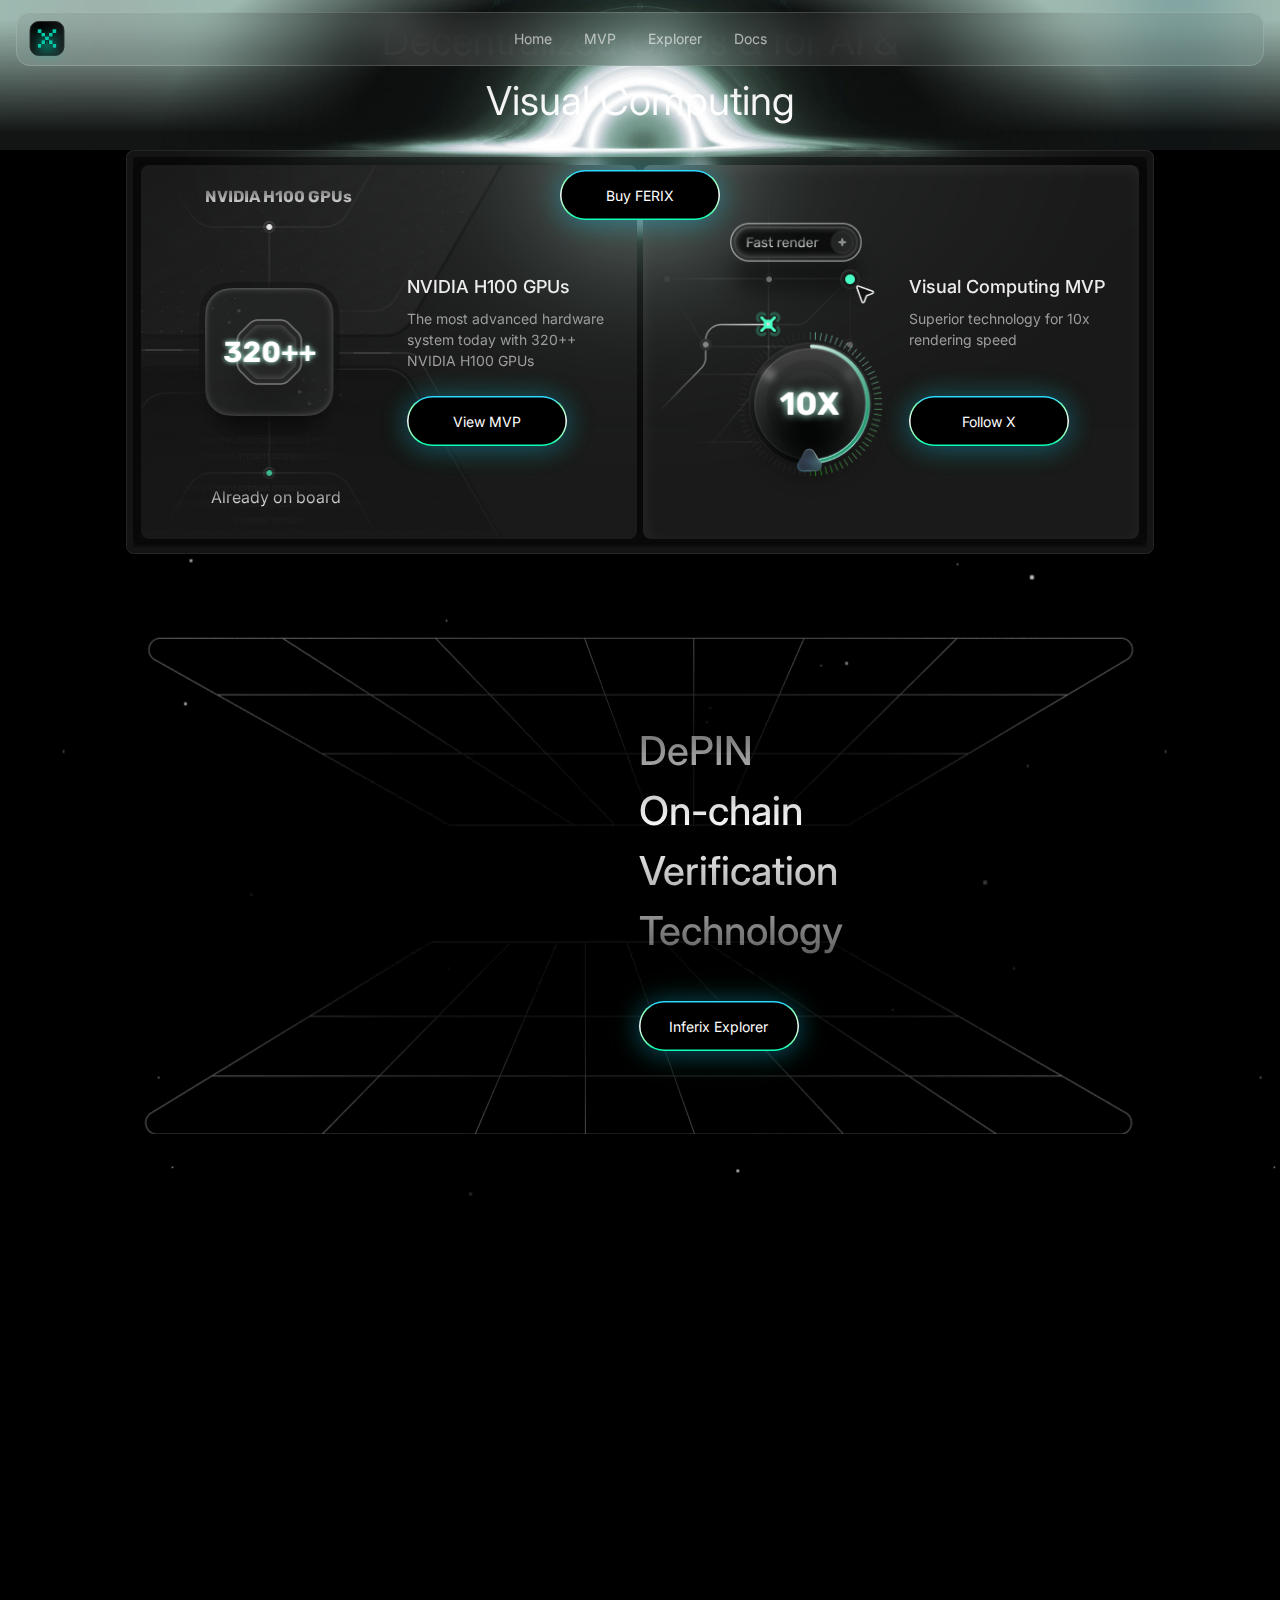
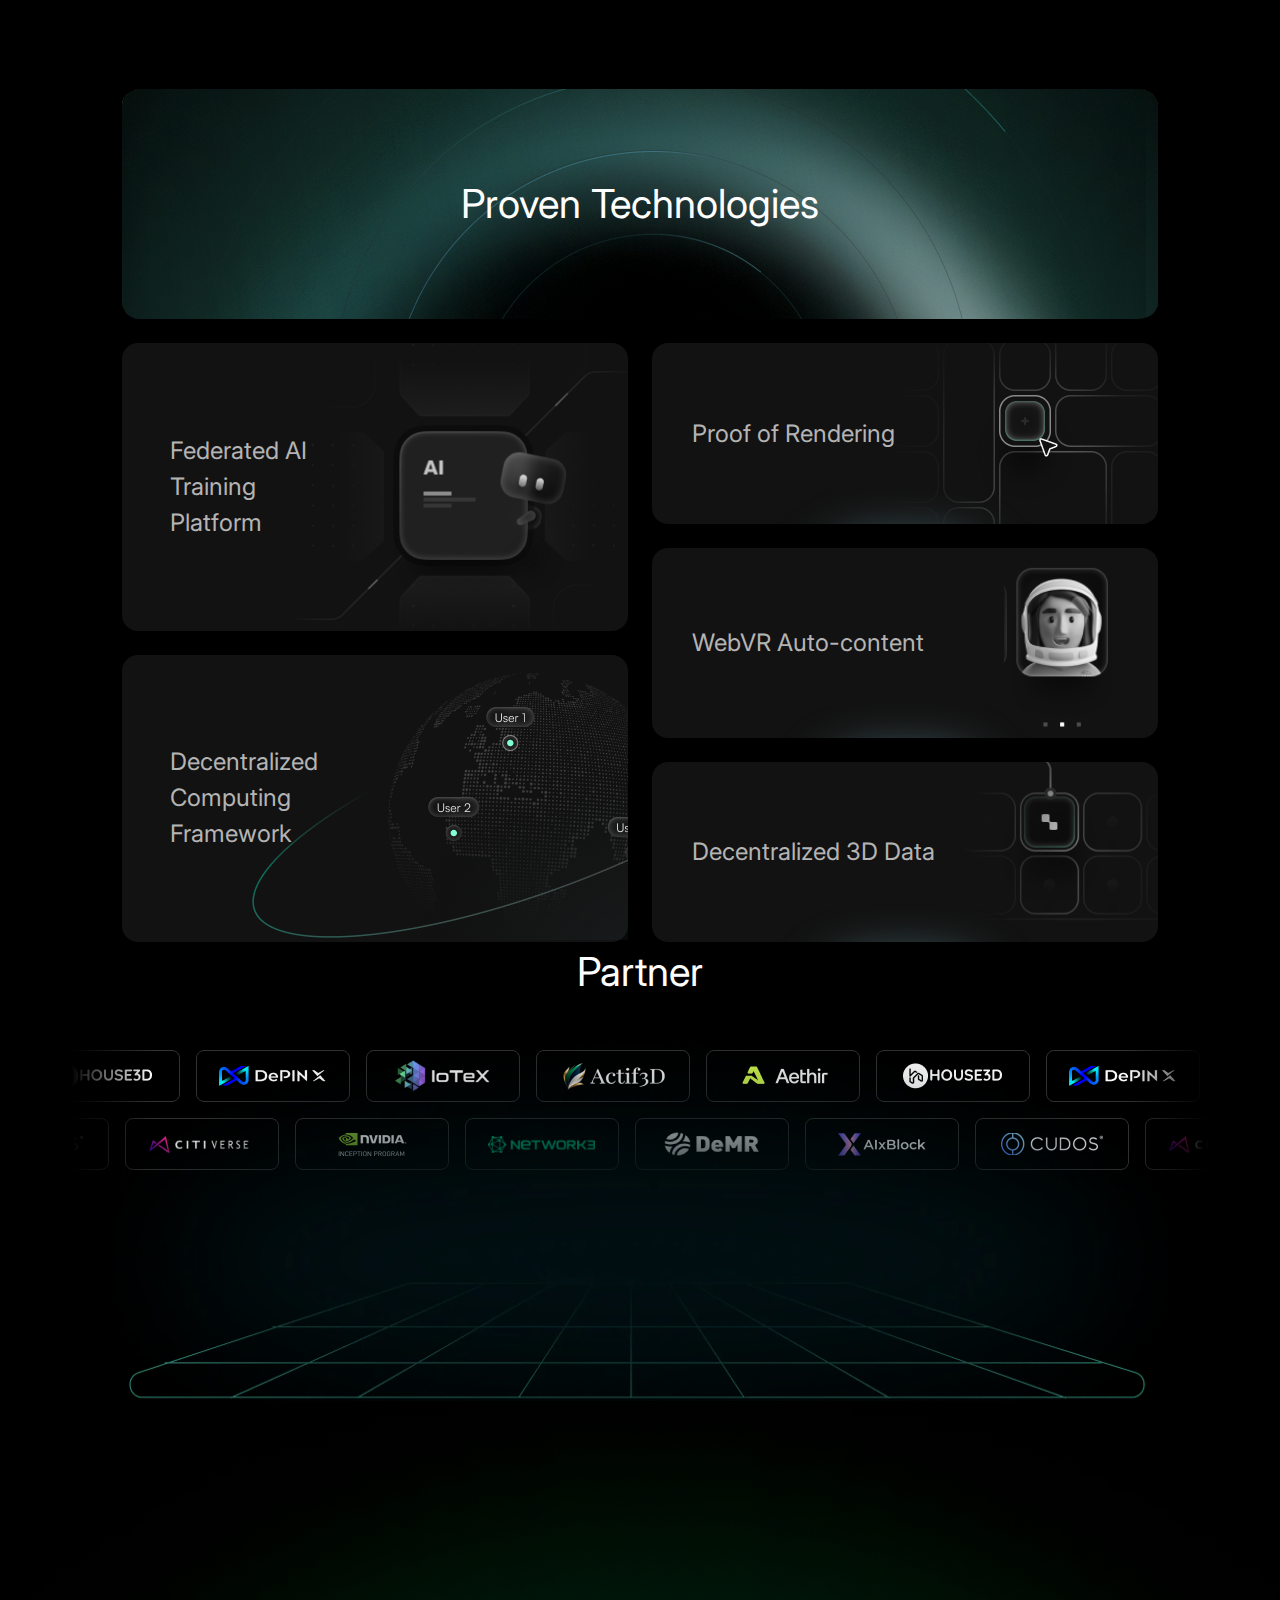
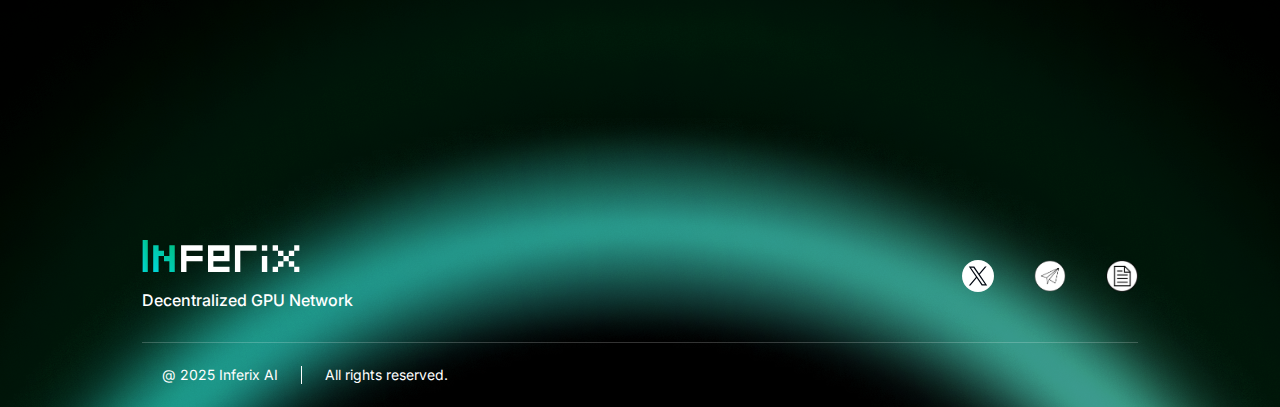
==== commit b223f545: "fix" ====
--- a/index.html
+++ b/index.html
@@ -275,7 +275,7 @@
               href="https://provider.inferix.io/"
               target="blank"
               class="underline text-[14px]"
-              >Testnet is live!
+              >Doc is updated!
             </a></span
           >
         </div>
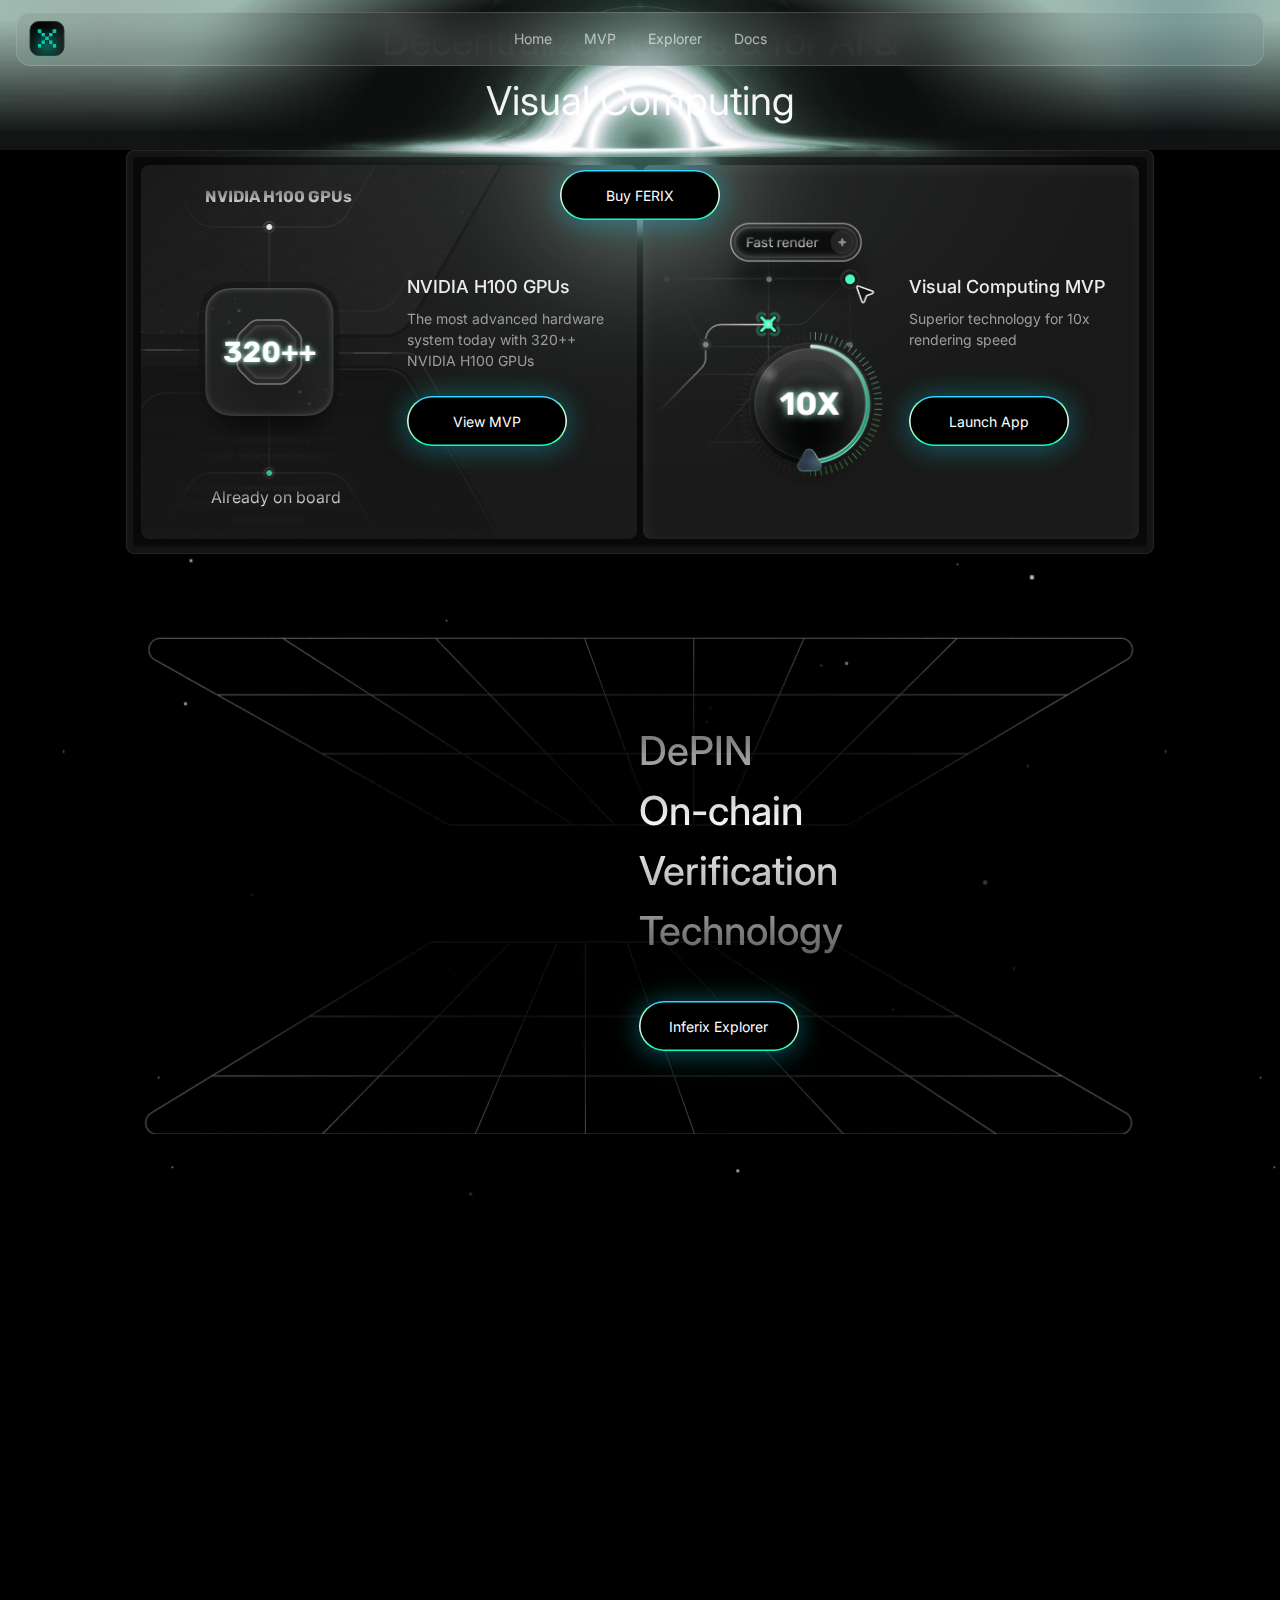
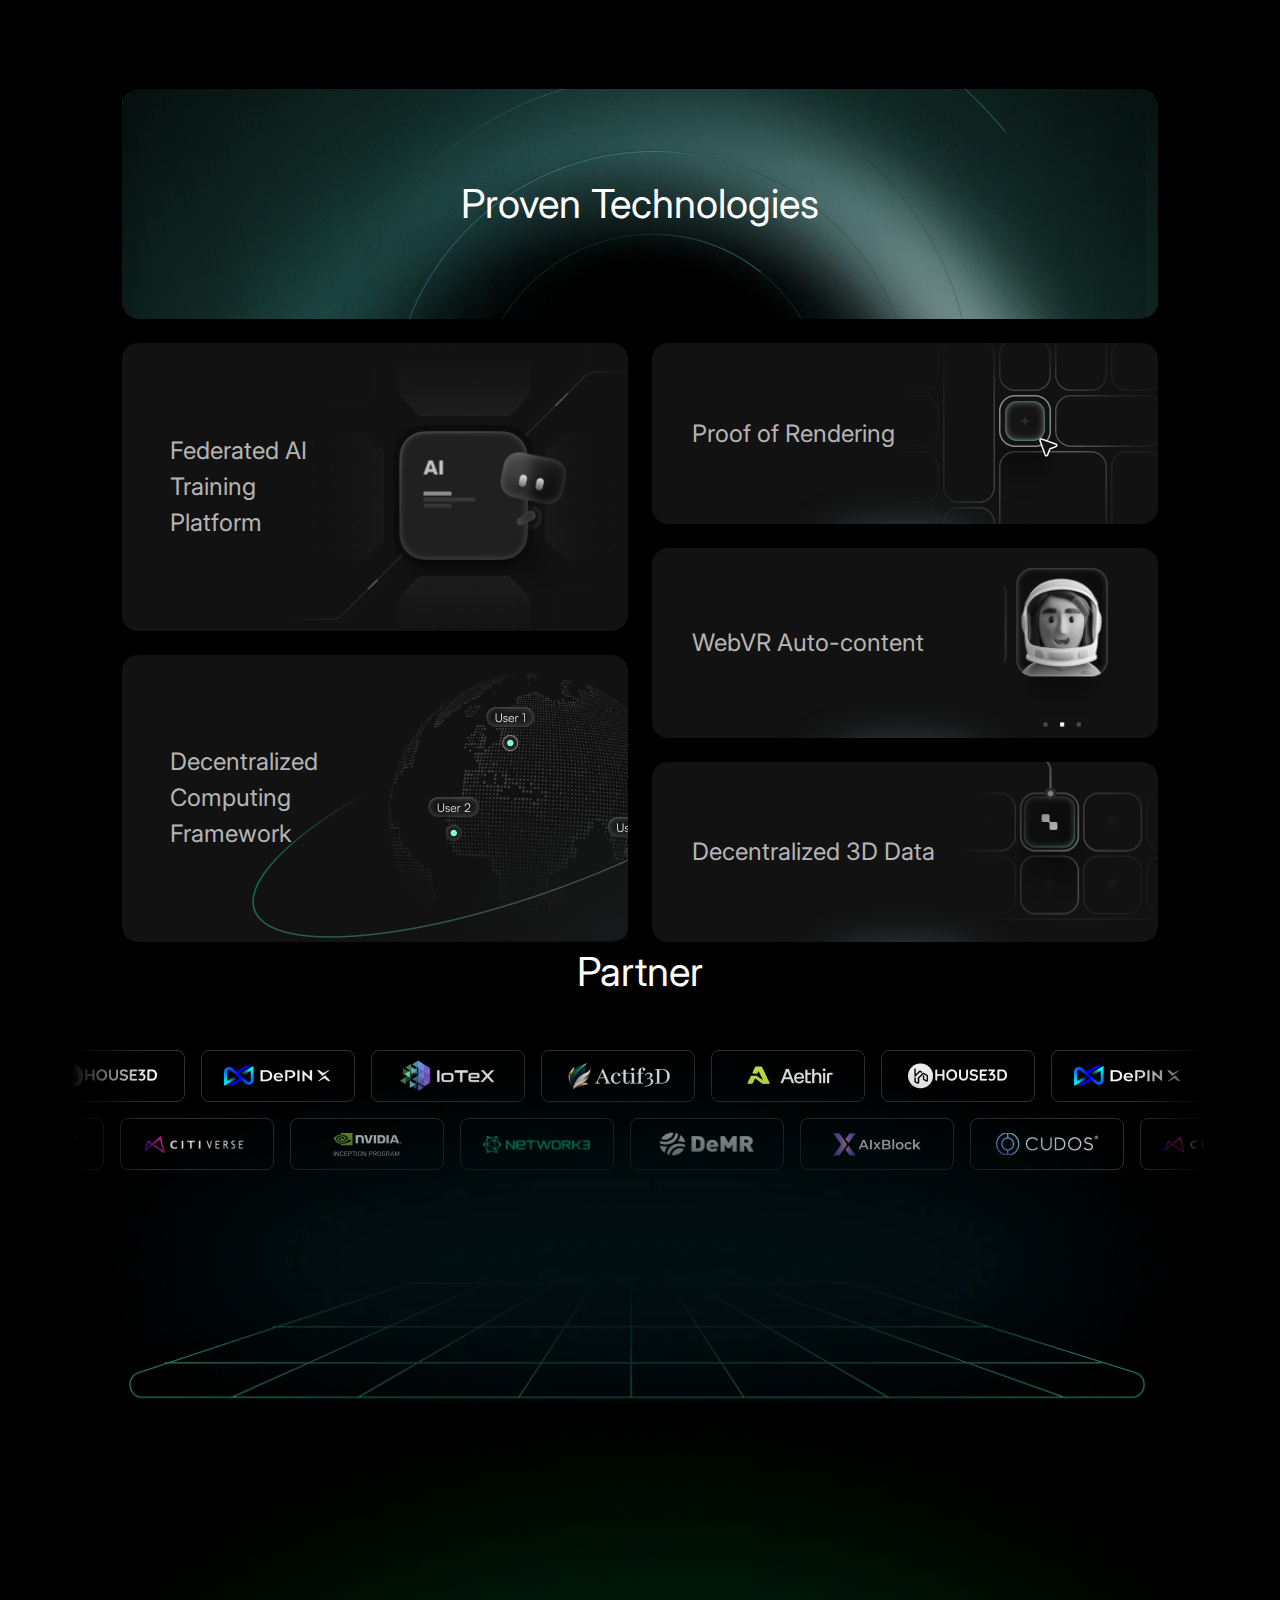
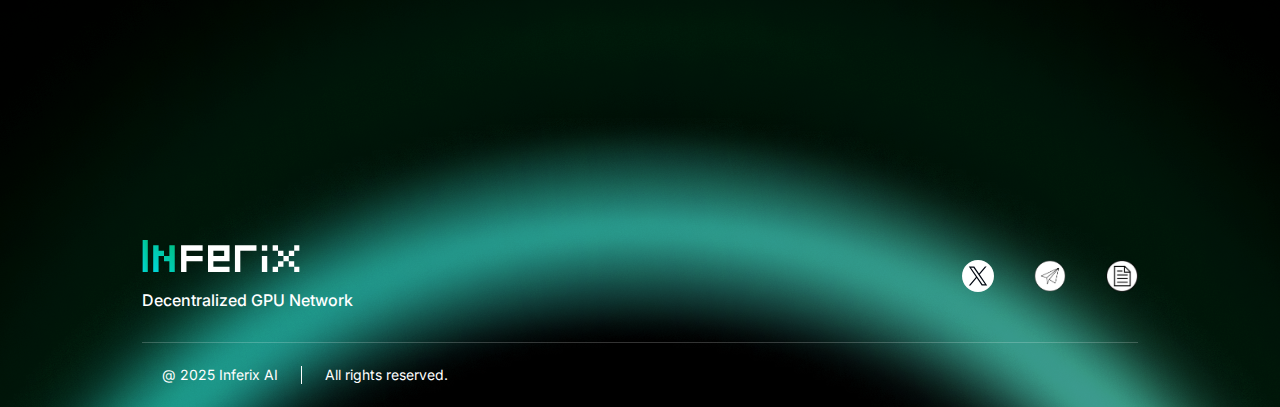
==== commit f75a50b6: "fix" ====
--- a/index.html
+++ b/index.html
@@ -328,7 +328,7 @@
             class="absolute top-0 left-0 translate-y-[1.5px] translate-x-[1.5px] w-[157px] h-[47px] rounded-[96px] bg-black flex justify-center items-center text-[12px] sm:text-[14px] text-white hover:bg-[#7EFFB2CF] hover:text-black"
             style="font-family: Inter, sans-serif"
           >
-            View MVP
+            Buy FERIX
           </div>
         </button>
       </div>
